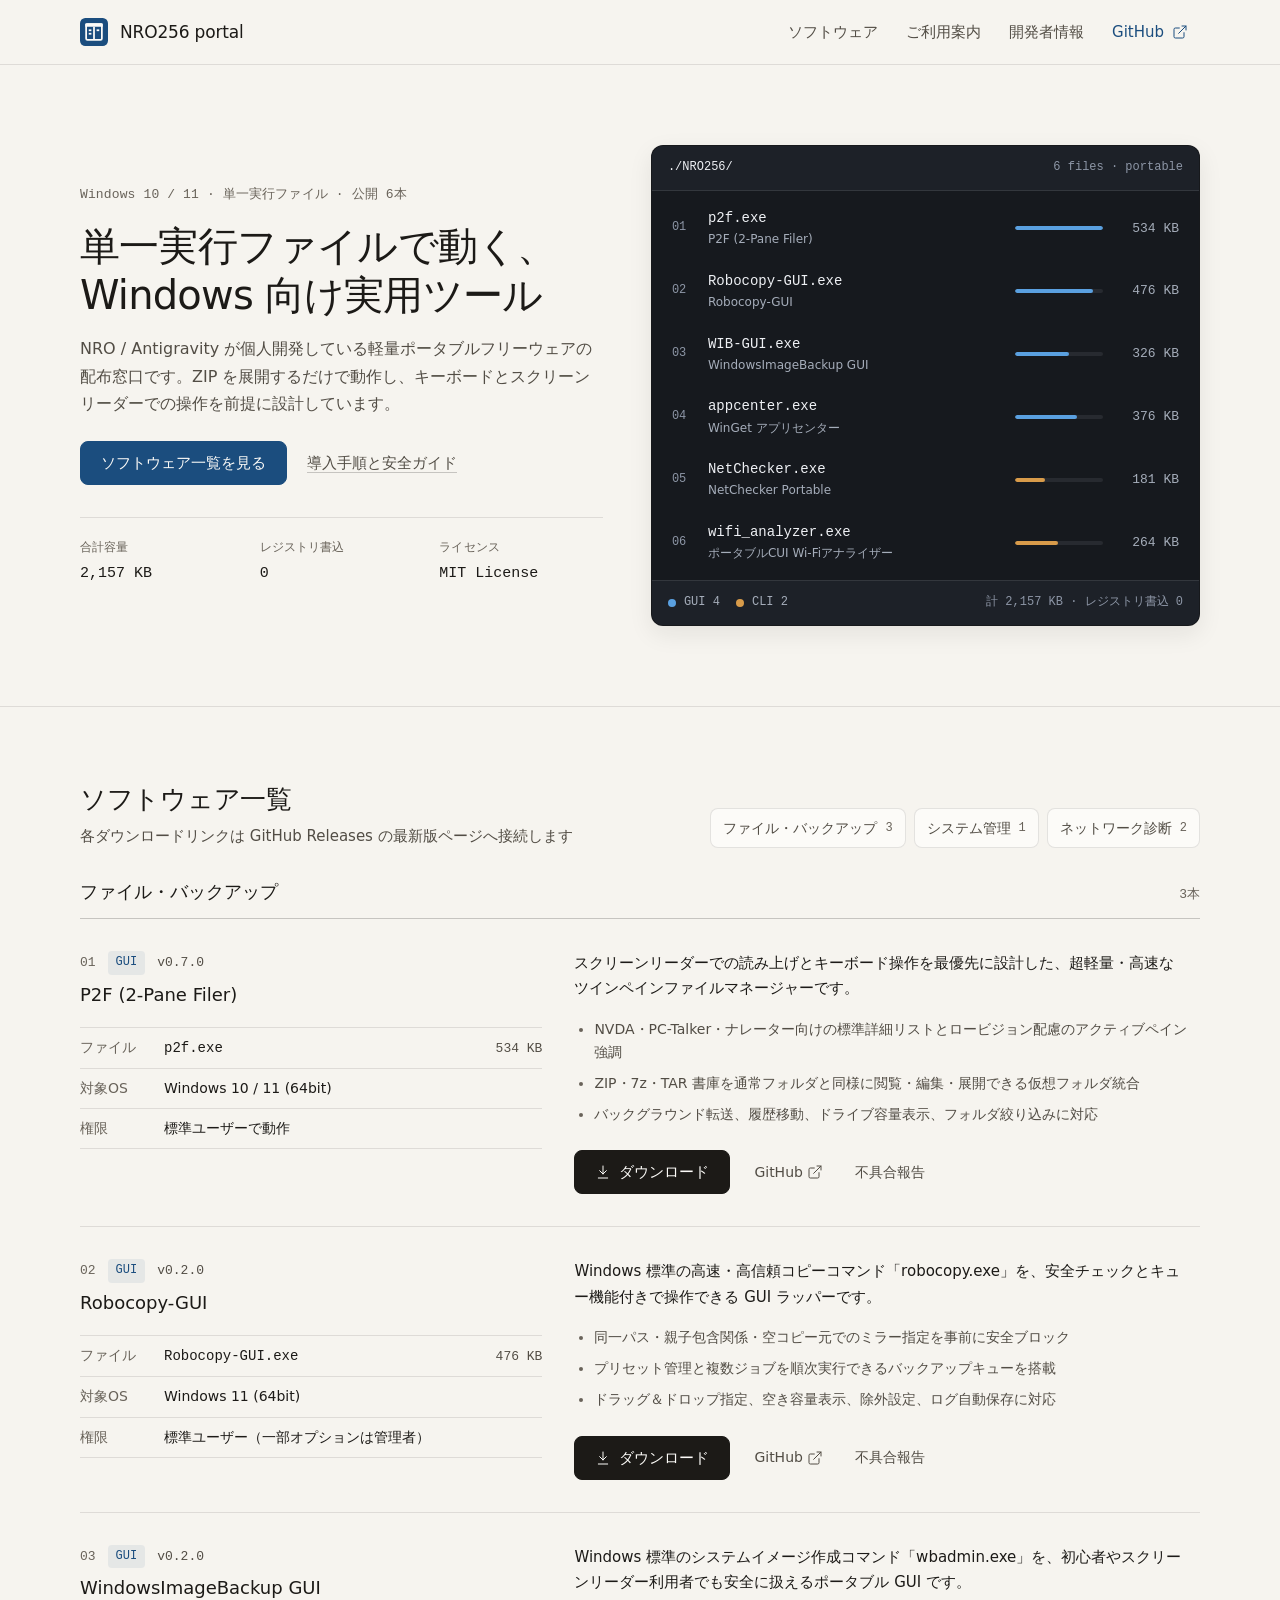
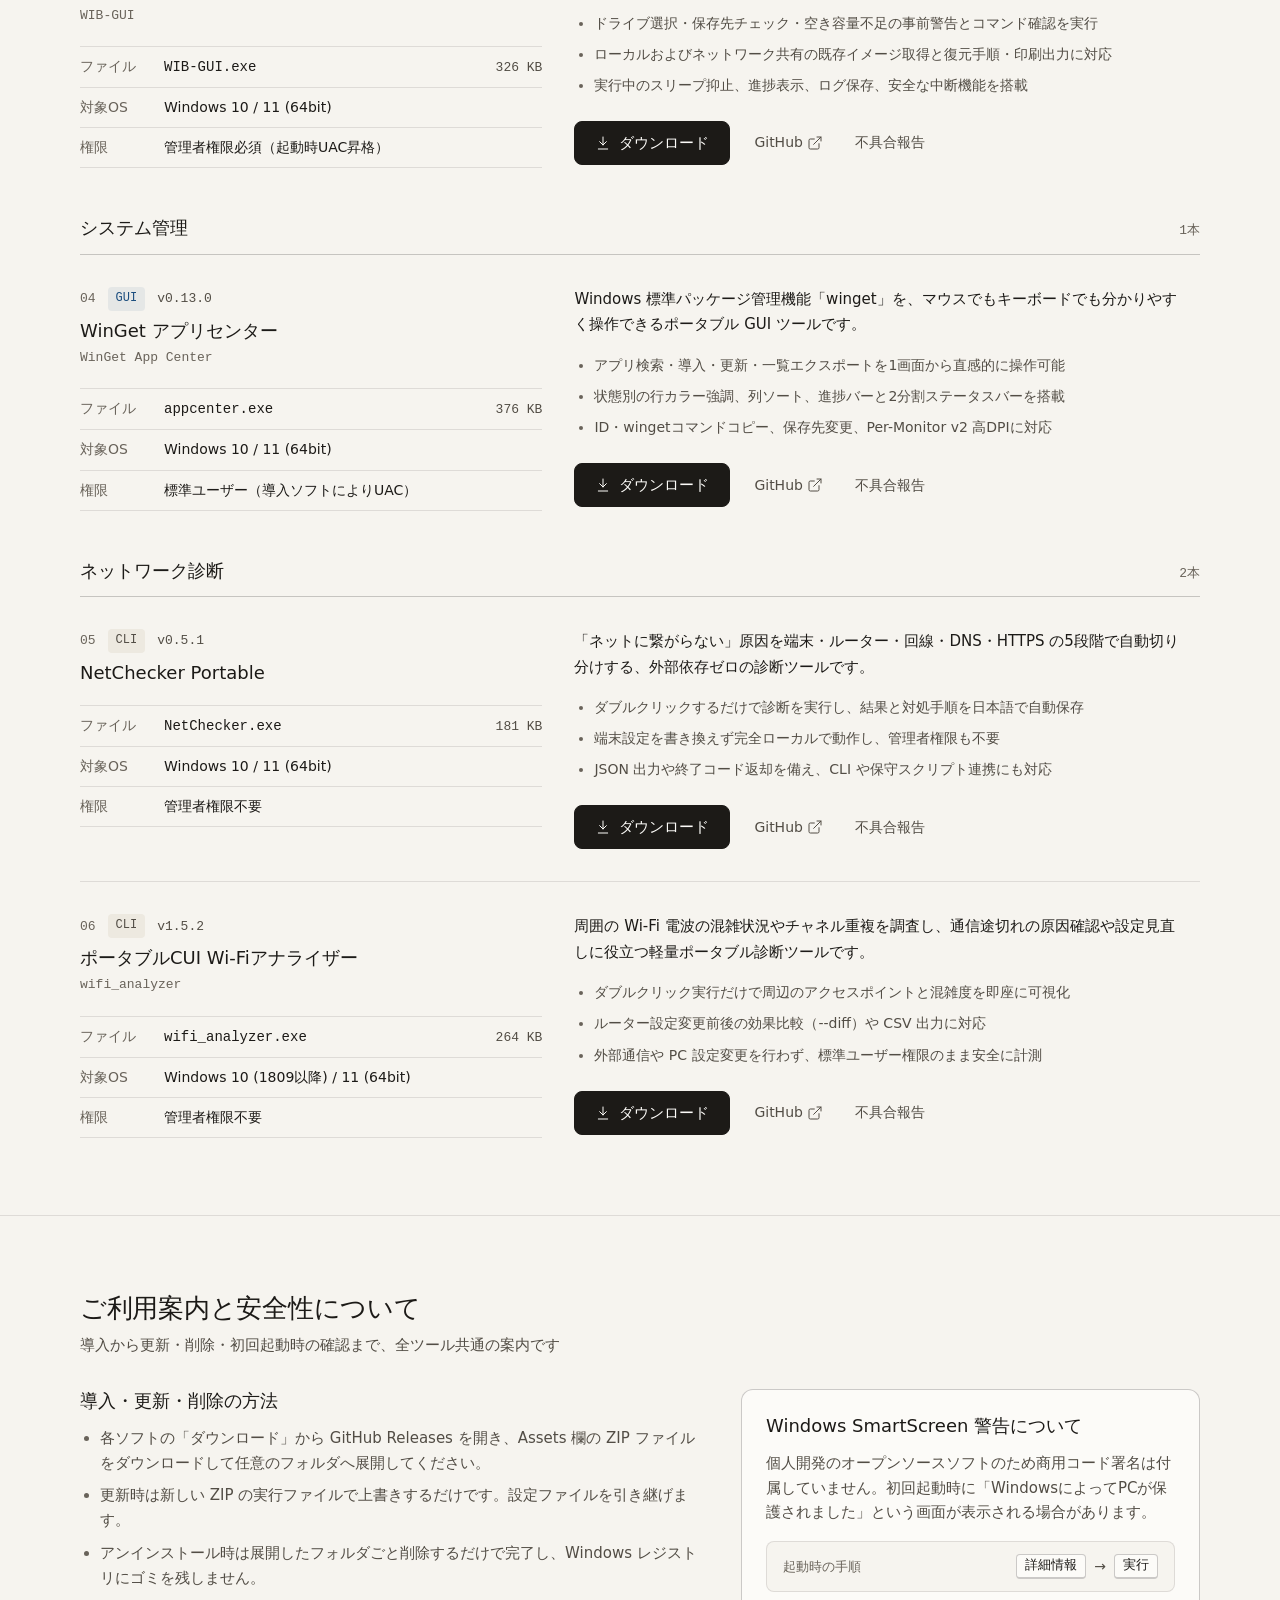
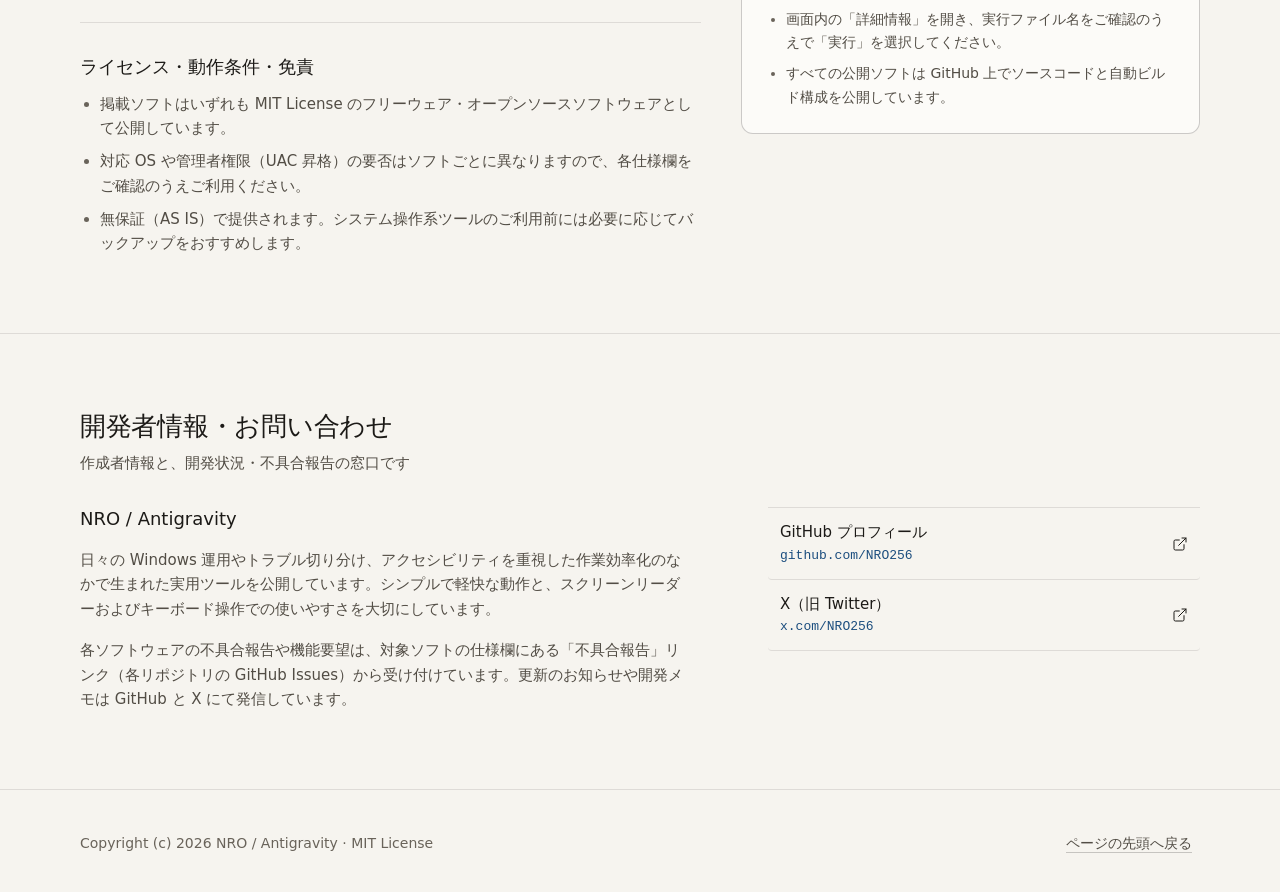
==== index.html @ 31ae56d5 "feat: Zero-JS化とデザイン全面刷新を適用" ====
<!DOCTYPE html>
<html lang="ja">
<head>
  <meta charset="UTF-8">
  <meta name="viewport" content="width=device-width, initial-scale=1.0">
  <title>NRO256 portal | Windows向け軽量ポータブル自作ソフトポータル</title>
  <meta name="description" content="NRO / Antigravity が公開している Windows 10・11 向けの軽量・ポータブルな自作フリーウェア・オープンソースソフトウェアの一覧と最新ダウンロード窓口です。">
  <meta name="theme-color" content="#f6f4ef">
  <link rel="canonical" href="https://nro256.github.io/portal/">
  <meta property="og:type" content="website">
  <meta property="og:title" content="NRO256 portal">
  <meta property="og:description" content="レジストリ不使用・単一実行ファイル構成の Windows 向け自作ソフトウェアを一覧で紹介するポータルサイトです。">
  <meta property="og:url" content="https://nro256.github.io/portal/">
  <meta property="og:site_name" content="NRO256 portal">
  <link rel="icon" type="image/svg+xml" href="./images/favicon.svg">
  <link rel="stylesheet" href="./css/style.css">
</head>
<body id="top">
  <a class="skip-link" href="#main-content">メインコンテンツへ移動</a>

  <header class="site-header">
    <div class="container site-header__inner">
      <a class="brand" href="#top">
        <img class="brand__mark" src="./images/favicon.svg" alt="" width="28" height="28">
        <span class="brand__name">NRO256 portal</span>
      </a>
      <nav class="site-nav" aria-label="ページ内および外部リンク">
        <ul class="site-nav__list">
          <li><a class="site-nav__link" href="#software">ソフトウェア</a></li>
          <li><a class="site-nav__link" href="#guide">ご利用案内</a></li>
          <li><a class="site-nav__link" href="#about">開発者情報</a></li>
          <li>
            <a class="site-nav__link site-nav__link--external" href="https://github.com/NRO256" target="_blank" rel="noopener noreferrer" aria-label="GitHub - NRO256 のプロフィール（新しいタブで開く）">
              <span>GitHub</span>
              <svg class="btn__icon" width="16" height="16" viewBox="0 0 24 24" fill="none" stroke="currentColor" stroke-width="1.5" stroke-linecap="round" stroke-linejoin="round" aria-hidden="true">
                <path d="M15 3h6v6"/>
                <path d="M10 14 21 3"/>
                <path d="M18 13v6a2 2 0 0 1-2 2H5a2 2 0 0 1-2-2V8a2 2 0 0 1 2-2h6"/>
              </svg>
            </a>
          </li>
        </ul>
      </nav>
    </div>
  </header>

  <main id="main-content" tabindex="-1">
    <section class="hero" aria-labelledby="hero-heading">
      <div class="container hero__grid">
        <div class="hero__content">
          <p class="hero__kicker">Windows 10 / 11 · 単一実行ファイル · 公開 <!-- COUNT:START -->6<!-- COUNT:END -->本</p>
          <h1 id="hero-heading" class="hero__title">単一実行ファイルで動く、Windows 向け実用ツール</h1>
          <p class="hero__desc">
            NRO / Antigravity が個人開発している軽量ポータブルフリーウェアの配布窓口です。ZIP を展開するだけで動作し、キーボードとスクリーンリーダーでの操作を前提に設計しています。
          </p>
          <div class="hero__actions">
            <a class="btn btn--primary" href="#software">ソフトウェア一覧を見る</a>
            <a class="text-link" href="#guide">導入手順と安全ガイド</a>
          </div>
          <dl class="hero__facts" aria-label="公開ツールの共通仕様">
            <div class="hero__fact">
              <dt>合計容量</dt>
              <dd class="mono"><!-- TOTAL_SIZE:START -->2,157 KB<!-- TOTAL_SIZE:END --></dd>
            </div>
            <div class="hero__fact">
              <dt>レジストリ書込</dt>
              <dd class="mono">0</dd>
            </div>
            <div class="hero__fact">
              <dt>ライセンス</dt>
              <dd class="mono">MIT License</dd>
            </div>
          </dl>
        </div>

        <aside class="manifest" aria-label="ポータブル配布ファイルの実測一覧">
          <div class="manifest__bar-top">
            <span class="manifest__path">./NRO256/</span>
            <span class="manifest__meta"><!-- COUNT:START -->6<!-- COUNT:END --> files · portable</span>
          </div>
          <!-- MANIFEST:START -->
          <div class="manifest__rows">
            <a class="manifest__row" href="#app-p2f">
              <span class="manifest__index">01</span>
              <span class="manifest__file"><span class="manifest__bin">p2f.exe</span><span class="manifest__name">P2F (2-Pane Filer)</span></span>
              <span class="manifest__meter" aria-hidden="true"><span class="manifest__bar manifest__bar--gui" style="--bar: 100%"></span></span>
              <span class="manifest__size">534 KB</span>
            </a>
            <a class="manifest__row" href="#app-robocopy-gui">
              <span class="manifest__index">02</span>
              <span class="manifest__file"><span class="manifest__bin">Robocopy-GUI.exe</span><span class="manifest__name">Robocopy-GUI</span></span>
              <span class="manifest__meter" aria-hidden="true"><span class="manifest__bar manifest__bar--gui" style="--bar: 89%"></span></span>
              <span class="manifest__size">476 KB</span>
            </a>
            <a class="manifest__row" href="#app-wib-gui">
              <span class="manifest__index">03</span>
              <span class="manifest__file"><span class="manifest__bin">WIB-GUI.exe</span><span class="manifest__name">WindowsImageBackup GUI</span></span>
              <span class="manifest__meter" aria-hidden="true"><span class="manifest__bar manifest__bar--gui" style="--bar: 61%"></span></span>
              <span class="manifest__size">326 KB</span>
            </a>
            <a class="manifest__row" href="#app-appcenter">
              <span class="manifest__index">04</span>
              <span class="manifest__file"><span class="manifest__bin">appcenter.exe</span><span class="manifest__name">WinGet アプリセンター</span></span>
              <span class="manifest__meter" aria-hidden="true"><span class="manifest__bar manifest__bar--gui" style="--bar: 70%"></span></span>
              <span class="manifest__size">376 KB</span>
            </a>
            <a class="manifest__row" href="#app-netchecker">
              <span class="manifest__index">05</span>
              <span class="manifest__file"><span class="manifest__bin">NetChecker.exe</span><span class="manifest__name">NetChecker Portable</span></span>
              <span class="manifest__meter" aria-hidden="true"><span class="manifest__bar manifest__bar--cli" style="--bar: 34%"></span></span>
              <span class="manifest__size">181 KB</span>
            </a>
            <a class="manifest__row" href="#app-wifi_analyzer">
              <span class="manifest__index">06</span>
              <span class="manifest__file"><span class="manifest__bin">wifi_analyzer.exe</span><span class="manifest__name">ポータブルCUI Wi-Fiアナライザー</span></span>
              <span class="manifest__meter" aria-hidden="true"><span class="manifest__bar manifest__bar--cli" style="--bar: 49%"></span></span>
              <span class="manifest__size">264 KB</span>
            </a>
          </div>
          <div class="manifest__footer">
            <div class="manifest__legend">
              <span class="manifest__legend-item"><span class="manifest__dot manifest__dot--gui" aria-hidden="true"></span><span>GUI 4</span></span>
              <span class="manifest__legend-item"><span class="manifest__dot manifest__dot--cli" aria-hidden="true"></span><span>CLI 2</span></span>
            </div>
            <span class="manifest__total">計 2,157 KB · レジストリ書込 0</span>
          </div>
          <!-- MANIFEST:END -->
        </aside>
      </div>
    </section>

    <section id="software" class="section" aria-labelledby="software-heading">
      <div class="container">
        <div class="section__head section__head--split">
          <div class="section__title-group">
            <h2 id="software-heading">ソフトウェア一覧</h2>
            <p class="section__lead">各ダウンロードリンクは GitHub Releases の最新版ページへ接続します</p>
          </div>
          <nav class="cat-jump" aria-label="カテゴリ別移動">
            <!-- CATEGORY_NAV:START -->
            <a class="cat-jump__link" href="#cat-file-backup">ファイル・バックアップ <span class="cat-jump__count">3</span></a>
            <a class="cat-jump__link" href="#cat-system">システム管理 <span class="cat-jump__count">1</span></a>
            <a class="cat-jump__link" href="#cat-network">ネットワーク診断 <span class="cat-jump__count">2</span></a>
            <!-- CATEGORY_NAV:END -->
          </nav>
        </div>

        <div id="app-catalog" class="app-catalog">
          <!-- APPS:START -->
          <section class="catalog-group" id="cat-file-backup" aria-labelledby="cat-heading-file-backup">
            <div class="catalog-group__head">
              <h3 id="cat-heading-file-backup" class="catalog-group__title">ファイル・バックアップ</h3>
              <span class="catalog-group__count">3本</span>
            </div>
            <div class="catalog-group__list">
            <article class="app-entry" id="app-p2f">
              <div class="app-entry__identity">
                <div class="app-entry__meta">
                  <span class="app-entry__index">01</span>
                  <span class="app-entry__type app-entry__type--gui">GUI</span>
                  <span class="app-entry__version">v0.7.0</span>
                </div>
                <h4 class="app-entry__title">P2F (2-Pane Filer)</h4>
                <dl class="app-entry__specs">
                  <div class="spec-row">
                    <dt>ファイル</dt>
                    <dd><code class="mono">p2f.exe</code><span class="spec-size">534 KB</span></dd>
                  </div>
                  <div class="spec-row">
                    <dt>対象OS</dt>
                    <dd>Windows 10 / 11 (64bit)</dd>
                  </div>
                  <div class="spec-row">
                    <dt>権限</dt>
                    <dd>標準ユーザーで動作</dd>
                  </div>
                </dl>
              </div>
              <div class="app-entry__body">
                <p class="app-entry__summary">スクリーンリーダーでの読み上げとキーボード操作を最優先に設計した、超軽量・高速なツインペインファイルマネージャーです。</p>
                <ul class="app-entry__highlights">
                <li>NVDA・PC-Talker・ナレーター向けの標準詳細リストとロービジョン配慮のアクティブペイン強調</li>
                <li>ZIP・7z・TAR 書庫を通常フォルダと同様に閲覧・編集・展開できる仮想フォルダ統合</li>
                <li>バックグラウンド転送、履歴移動、ドライブ容量表示、フォルダ絞り込みに対応</li>
                </ul>
                <div class="app-entry__actions">
                  <a class="btn btn--download" href="https://github.com/NRO256/p2f/releases/latest" target="_blank" rel="noopener noreferrer" aria-label="ダウンロード - P2F (2-Pane Filer) の最新リリース（GitHub・新しいタブで開く）">
                    <svg class="btn__icon" width="16" height="16" viewBox="0 0 24 24" fill="none" stroke="currentColor" stroke-width="1.5" stroke-linecap="round" stroke-linejoin="round" aria-hidden="true"><path d="M12 3v12"/><path d="m7 10 5 5 5-5"/><path d="M5 21h14"/></svg>
                    <span>ダウンロード</span>
                  </a>
                  <a class="action-link" href="https://github.com/NRO256/p2f" target="_blank" rel="noopener noreferrer" aria-label="GitHub - P2F (2-Pane Filer) のリポジトリと説明書（新しいタブで開く）">
                    <span>GitHub</span>
                    <svg class="btn__icon" width="16" height="16" viewBox="0 0 24 24" fill="none" stroke="currentColor" stroke-width="1.5" stroke-linecap="round" stroke-linejoin="round" aria-hidden="true"><path d="M15 3h6v6"/><path d="M10 14 21 3"/><path d="M18 13v6a2 2 0 0 1-2 2H5a2 2 0 0 1-2-2V8a2 2 0 0 1 2-2h6"/></svg>
                  </a>
                  <a class="action-link" href="https://github.com/NRO256/p2f/issues" target="_blank" rel="noopener noreferrer" aria-label="不具合報告 - P2F (2-Pane Filer) のGitHub Issues（新しいタブで開く）">
                    <span>不具合報告</span>
                  </a>
                </div>
              </div>
            </article>
            <article class="app-entry" id="app-robocopy-gui">
              <div class="app-entry__identity">
                <div class="app-entry__meta">
                  <span class="app-entry__index">02</span>
                  <span class="app-entry__type app-entry__type--gui">GUI</span>
                  <span class="app-entry__version">v0.2.0</span>
                </div>
                <h4 class="app-entry__title">Robocopy-GUI</h4>
                <dl class="app-entry__specs">
                  <div class="spec-row">
                    <dt>ファイル</dt>
                    <dd><code class="mono">Robocopy-GUI.exe</code><span class="spec-size">476 KB</span></dd>
                  </div>
                  <div class="spec-row">
                    <dt>対象OS</dt>
                    <dd>Windows 11 (64bit)</dd>
                  </div>
                  <div class="spec-row">
                    <dt>権限</dt>
                    <dd>標準ユーザー（一部オプションは管理者）</dd>
                  </div>
                </dl>
              </div>
              <div class="app-entry__body">
                <p class="app-entry__summary">Windows 標準の高速・高信頼コピーコマンド「robocopy.exe」を、安全チェックとキュー機能付きで操作できる GUI ラッパーです。</p>
                <ul class="app-entry__highlights">
                <li>同一パス・親子包含関係・空コピー元でのミラー指定を事前に安全ブロック</li>
                <li>プリセット管理と複数ジョブを順次実行できるバックアップキューを搭載</li>
                <li>ドラッグ＆ドロップ指定、空き容量表示、除外設定、ログ自動保存に対応</li>
                </ul>
                <div class="app-entry__actions">
                  <a class="btn btn--download" href="https://github.com/NRO256/Robocopy-GUI/releases/latest" target="_blank" rel="noopener noreferrer" aria-label="ダウンロード - Robocopy-GUI の最新リリース（GitHub・新しいタブで開く）">
                    <svg class="btn__icon" width="16" height="16" viewBox="0 0 24 24" fill="none" stroke="currentColor" stroke-width="1.5" stroke-linecap="round" stroke-linejoin="round" aria-hidden="true"><path d="M12 3v12"/><path d="m7 10 5 5 5-5"/><path d="M5 21h14"/></svg>
                    <span>ダウンロード</span>
                  </a>
                  <a class="action-link" href="https://github.com/NRO256/Robocopy-GUI" target="_blank" rel="noopener noreferrer" aria-label="GitHub - Robocopy-GUI のリポジトリと説明書（新しいタブで開く）">
                    <span>GitHub</span>
                    <svg class="btn__icon" width="16" height="16" viewBox="0 0 24 24" fill="none" stroke="currentColor" stroke-width="1.5" stroke-linecap="round" stroke-linejoin="round" aria-hidden="true"><path d="M15 3h6v6"/><path d="M10 14 21 3"/><path d="M18 13v6a2 2 0 0 1-2 2H5a2 2 0 0 1-2-2V8a2 2 0 0 1 2-2h6"/></svg>
                  </a>
                  <a class="action-link" href="https://github.com/NRO256/Robocopy-GUI/issues" target="_blank" rel="noopener noreferrer" aria-label="不具合報告 - Robocopy-GUI のGitHub Issues（新しいタブで開く）">
                    <span>不具合報告</span>
                  </a>
                </div>
              </div>
            </article>
            <article class="app-entry" id="app-wib-gui">
              <div class="app-entry__identity">
                <div class="app-entry__meta">
                  <span class="app-entry__index">03</span>
                  <span class="app-entry__type app-entry__type--gui">GUI</span>
                  <span class="app-entry__version">v0.2.0</span>
                </div>
                <h4 class="app-entry__title">WindowsImageBackup GUI</h4>
                <p class="app-entry__subname">WIB-GUI</p>
                <dl class="app-entry__specs">
                  <div class="spec-row">
                    <dt>ファイル</dt>
                    <dd><code class="mono">WIB-GUI.exe</code><span class="spec-size">326 KB</span></dd>
                  </div>
                  <div class="spec-row">
                    <dt>対象OS</dt>
                    <dd>Windows 10 / 11 (64bit)</dd>
                  </div>
                  <div class="spec-row">
                    <dt>権限</dt>
                    <dd>管理者権限必須（起動時UAC昇格）</dd>
                  </div>
                </dl>
              </div>
              <div class="app-entry__body">
                <p class="app-entry__summary">Windows 標準のシステムイメージ作成コマンド「wbadmin.exe」を、初心者やスクリーンリーダー利用者でも安全に扱えるポータブル GUI です。</p>
                <ul class="app-entry__highlights">
                <li>ドライブ選択・保存先チェック・空き容量不足の事前警告とコマンド確認を実行</li>
                <li>ローカルおよびネットワーク共有の既存イメージ取得と復元手順・印刷出力に対応</li>
                <li>実行中のスリープ抑止、進捗表示、ログ保存、安全な中断機能を搭載</li>
                </ul>
                <div class="app-entry__actions">
                  <a class="btn btn--download" href="https://github.com/NRO256/WIB-GUI/releases/latest" target="_blank" rel="noopener noreferrer" aria-label="ダウンロード - WindowsImageBackup GUI の最新リリース（GitHub・新しいタブで開く）">
                    <svg class="btn__icon" width="16" height="16" viewBox="0 0 24 24" fill="none" stroke="currentColor" stroke-width="1.5" stroke-linecap="round" stroke-linejoin="round" aria-hidden="true"><path d="M12 3v12"/><path d="m7 10 5 5 5-5"/><path d="M5 21h14"/></svg>
                    <span>ダウンロード</span>
                  </a>
                  <a class="action-link" href="https://github.com/NRO256/WIB-GUI" target="_blank" rel="noopener noreferrer" aria-label="GitHub - WindowsImageBackup GUI のリポジトリと説明書（新しいタブで開く）">
                    <span>GitHub</span>
                    <svg class="btn__icon" width="16" height="16" viewBox="0 0 24 24" fill="none" stroke="currentColor" stroke-width="1.5" stroke-linecap="round" stroke-linejoin="round" aria-hidden="true"><path d="M15 3h6v6"/><path d="M10 14 21 3"/><path d="M18 13v6a2 2 0 0 1-2 2H5a2 2 0 0 1-2-2V8a2 2 0 0 1 2-2h6"/></svg>
                  </a>
                  <a class="action-link" href="https://github.com/NRO256/WIB-GUI/issues" target="_blank" rel="noopener noreferrer" aria-label="不具合報告 - WindowsImageBackup GUI のGitHub Issues（新しいタブで開く）">
                    <span>不具合報告</span>
                  </a>
                </div>
              </div>
            </article>
            </div>
          </section>
          <section class="catalog-group" id="cat-system" aria-labelledby="cat-heading-system">
            <div class="catalog-group__head">
              <h3 id="cat-heading-system" class="catalog-group__title">システム管理</h3>
              <span class="catalog-group__count">1本</span>
            </div>
            <div class="catalog-group__list">
            <article class="app-entry" id="app-appcenter">
              <div class="app-entry__identity">
                <div class="app-entry__meta">
                  <span class="app-entry__index">04</span>
                  <span class="app-entry__type app-entry__type--gui">GUI</span>
                  <span class="app-entry__version">v0.13.0</span>
                </div>
                <h4 class="app-entry__title">WinGet アプリセンター</h4>
                <p class="app-entry__subname">WinGet App Center</p>
                <dl class="app-entry__specs">
                  <div class="spec-row">
                    <dt>ファイル</dt>
                    <dd><code class="mono">appcenter.exe</code><span class="spec-size">376 KB</span></dd>
                  </div>
                  <div class="spec-row">
                    <dt>対象OS</dt>
                    <dd>Windows 10 / 11 (64bit)</dd>
                  </div>
                  <div class="spec-row">
                    <dt>権限</dt>
                    <dd>標準ユーザー（導入ソフトによりUAC）</dd>
                  </div>
                </dl>
              </div>
              <div class="app-entry__body">
                <p class="app-entry__summary">Windows 標準パッケージ管理機能「winget」を、マウスでもキーボードでも分かりやすく操作できるポータブル GUI ツールです。</p>
                <ul class="app-entry__highlights">
                <li>アプリ検索・導入・更新・一覧エクスポートを1画面から直感的に操作可能</li>
                <li>状態別の行カラー強調、列ソート、進捗バーと2分割ステータスバーを搭載</li>
                <li>ID・wingetコマンドコピー、保存先変更、Per-Monitor v2 高DPIに対応</li>
                </ul>
                <div class="app-entry__actions">
                  <a class="btn btn--download" href="https://github.com/NRO256/appcenter/releases/latest" target="_blank" rel="noopener noreferrer" aria-label="ダウンロード - WinGet アプリセンター の最新リリース（GitHub・新しいタブで開く）">
                    <svg class="btn__icon" width="16" height="16" viewBox="0 0 24 24" fill="none" stroke="currentColor" stroke-width="1.5" stroke-linecap="round" stroke-linejoin="round" aria-hidden="true"><path d="M12 3v12"/><path d="m7 10 5 5 5-5"/><path d="M5 21h14"/></svg>
                    <span>ダウンロード</span>
                  </a>
                  <a class="action-link" href="https://github.com/NRO256/appcenter" target="_blank" rel="noopener noreferrer" aria-label="GitHub - WinGet アプリセンター のリポジトリと説明書（新しいタブで開く）">
                    <span>GitHub</span>
                    <svg class="btn__icon" width="16" height="16" viewBox="0 0 24 24" fill="none" stroke="currentColor" stroke-width="1.5" stroke-linecap="round" stroke-linejoin="round" aria-hidden="true"><path d="M15 3h6v6"/><path d="M10 14 21 3"/><path d="M18 13v6a2 2 0 0 1-2 2H5a2 2 0 0 1-2-2V8a2 2 0 0 1 2-2h6"/></svg>
                  </a>
                  <a class="action-link" href="https://github.com/NRO256/appcenter/issues" target="_blank" rel="noopener noreferrer" aria-label="不具合報告 - WinGet アプリセンター のGitHub Issues（新しいタブで開く）">
                    <span>不具合報告</span>
                  </a>
                </div>
              </div>
            </article>
            </div>
          </section>
          <section class="catalog-group" id="cat-network" aria-labelledby="cat-heading-network">
            <div class="catalog-group__head">
              <h3 id="cat-heading-network" class="catalog-group__title">ネットワーク診断</h3>
              <span class="catalog-group__count">2本</span>
            </div>
            <div class="catalog-group__list">
            <article class="app-entry" id="app-netchecker">
              <div class="app-entry__identity">
                <div class="app-entry__meta">
                  <span class="app-entry__index">05</span>
                  <span class="app-entry__type app-entry__type--cli">CLI</span>
                  <span class="app-entry__version">v0.5.1</span>
                </div>
                <h4 class="app-entry__title">NetChecker Portable</h4>
                <dl class="app-entry__specs">
                  <div class="spec-row">
                    <dt>ファイル</dt>
                    <dd><code class="mono">NetChecker.exe</code><span class="spec-size">181 KB</span></dd>
                  </div>
                  <div class="spec-row">
                    <dt>対象OS</dt>
                    <dd>Windows 10 / 11 (64bit)</dd>
                  </div>
                  <div class="spec-row">
                    <dt>権限</dt>
                    <dd>管理者権限不要</dd>
                  </div>
                </dl>
              </div>
              <div class="app-entry__body">
                <p class="app-entry__summary">「ネットに繋がらない」原因を端末・ルーター・回線・DNS・HTTPS の5段階で自動切り分けする、外部依存ゼロの診断ツールです。</p>
                <ul class="app-entry__highlights">
                <li>ダブルクリックするだけで診断を実行し、結果と対処手順を日本語で自動保存</li>
                <li>端末設定を書き換えず完全ローカルで動作し、管理者権限も不要</li>
                <li>JSON 出力や終了コード返却を備え、CLI や保守スクリプト連携にも対応</li>
                </ul>
                <div class="app-entry__actions">
                  <a class="btn btn--download" href="https://github.com/NRO256/netchecker/releases/latest" target="_blank" rel="noopener noreferrer" aria-label="ダウンロード - NetChecker Portable の最新リリース（GitHub・新しいタブで開く）">
                    <svg class="btn__icon" width="16" height="16" viewBox="0 0 24 24" fill="none" stroke="currentColor" stroke-width="1.5" stroke-linecap="round" stroke-linejoin="round" aria-hidden="true"><path d="M12 3v12"/><path d="m7 10 5 5 5-5"/><path d="M5 21h14"/></svg>
                    <span>ダウンロード</span>
                  </a>
                  <a class="action-link" href="https://github.com/NRO256/netchecker" target="_blank" rel="noopener noreferrer" aria-label="GitHub - NetChecker Portable のリポジトリと説明書（新しいタブで開く）">
                    <span>GitHub</span>
                    <svg class="btn__icon" width="16" height="16" viewBox="0 0 24 24" fill="none" stroke="currentColor" stroke-width="1.5" stroke-linecap="round" stroke-linejoin="round" aria-hidden="true"><path d="M15 3h6v6"/><path d="M10 14 21 3"/><path d="M18 13v6a2 2 0 0 1-2 2H5a2 2 0 0 1-2-2V8a2 2 0 0 1 2-2h6"/></svg>
                  </a>
                  <a class="action-link" href="https://github.com/NRO256/netchecker/issues" target="_blank" rel="noopener noreferrer" aria-label="不具合報告 - NetChecker Portable のGitHub Issues（新しいタブで開く）">
                    <span>不具合報告</span>
                  </a>
                </div>
              </div>
            </article>
            <article class="app-entry" id="app-wifi_analyzer">
              <div class="app-entry__identity">
                <div class="app-entry__meta">
                  <span class="app-entry__index">06</span>
                  <span class="app-entry__type app-entry__type--cli">CLI</span>
                  <span class="app-entry__version">v1.5.2</span>
                </div>
                <h4 class="app-entry__title">ポータブルCUI Wi-Fiアナライザー</h4>
                <p class="app-entry__subname">wifi_analyzer</p>
                <dl class="app-entry__specs">
                  <div class="spec-row">
                    <dt>ファイル</dt>
                    <dd><code class="mono">wifi_analyzer.exe</code><span class="spec-size">264 KB</span></dd>
                  </div>
                  <div class="spec-row">
                    <dt>対象OS</dt>
                    <dd>Windows 10 (1809以降) / 11 (64bit)</dd>
                  </div>
                  <div class="spec-row">
                    <dt>権限</dt>
                    <dd>管理者権限不要</dd>
                  </div>
                </dl>
              </div>
              <div class="app-entry__body">
                <p class="app-entry__summary">周囲の Wi-Fi 電波の混雑状況やチャネル重複を調査し、通信途切れの原因確認や設定見直しに役立つ軽量ポータブル診断ツールです。</p>
                <ul class="app-entry__highlights">
                <li>ダブルクリック実行だけで周辺のアクセスポイントと混雑度を即座に可視化</li>
                <li>ルーター設定変更前後の効果比較（--diff）や CSV 出力に対応</li>
                <li>外部通信や PC 設定変更を行わず、標準ユーザー権限のまま安全に計測</li>
                </ul>
                <div class="app-entry__actions">
                  <a class="btn btn--download" href="https://github.com/NRO256/wifi_analyzer/releases/latest" target="_blank" rel="noopener noreferrer" aria-label="ダウンロード - ポータブルCUI Wi-Fiアナライザー の最新リリース（GitHub・新しいタブで開く）">
                    <svg class="btn__icon" width="16" height="16" viewBox="0 0 24 24" fill="none" stroke="currentColor" stroke-width="1.5" stroke-linecap="round" stroke-linejoin="round" aria-hidden="true"><path d="M12 3v12"/><path d="m7 10 5 5 5-5"/><path d="M5 21h14"/></svg>
                    <span>ダウンロード</span>
                  </a>
                  <a class="action-link" href="https://github.com/NRO256/wifi_analyzer" target="_blank" rel="noopener noreferrer" aria-label="GitHub - ポータブルCUI Wi-Fiアナライザー のリポジトリと説明書（新しいタブで開く）">
                    <span>GitHub</span>
                    <svg class="btn__icon" width="16" height="16" viewBox="0 0 24 24" fill="none" stroke="currentColor" stroke-width="1.5" stroke-linecap="round" stroke-linejoin="round" aria-hidden="true"><path d="M15 3h6v6"/><path d="M10 14 21 3"/><path d="M18 13v6a2 2 0 0 1-2 2H5a2 2 0 0 1-2-2V8a2 2 0 0 1 2-2h6"/></svg>
                  </a>
                  <a class="action-link" href="https://github.com/NRO256/wifi_analyzer/issues" target="_blank" rel="noopener noreferrer" aria-label="不具合報告 - ポータブルCUI Wi-Fiアナライザー のGitHub Issues（新しいタブで開く）">
                    <span>不具合報告</span>
                  </a>
                </div>
              </div>
            </article>
            </div>
          </section>
          <!-- APPS:END -->
        </div>
      </div>
    </section>

    <section id="guide" class="section" aria-labelledby="guide-heading">
      <div class="container">
        <div class="section__head">
          <h2 id="guide-heading">ご利用案内と安全性について</h2>
          <p class="section__lead">導入から更新・削除・初回起動時の確認まで、全ツール共通の案内です</p>
        </div>

        <div class="guide-layout">
          <div class="guide-list">
            <div class="guide-block">
              <h3 class="guide-block__title">導入・更新・削除の方法</h3>
              <ul class="guide-block__items">
                <li>各ソフトの「ダウンロード」から GitHub Releases を開き、Assets 欄の ZIP ファイルをダウンロードして任意のフォルダへ展開してください。</li>
                <li>更新時は新しい ZIP の実行ファイルで上書きするだけです。設定ファイルを引き継げます。</li>
                <li>アンインストール時は展開したフォルダごと削除するだけで完了し、Windows レジストリにゴミを残しません。</li>
              </ul>
            </div>

            <div class="guide-block">
              <h3 class="guide-block__title">ライセンス・動作条件・免責</h3>
              <ul class="guide-block__items">
                <li>掲載ソフトはいずれも MIT License のフリーウェア・オープンソースソフトウェアとして公開しています。</li>
                <li>対応 OS や管理者権限（UAC 昇格）の要否はソフトごとに異なりますので、各仕様欄をご確認のうえご利用ください。</li>
                <li>無保証（AS IS）で提供されます。システム操作系ツールのご利用前には必要に応じてバックアップをおすすめします。</li>
              </ul>
            </div>
          </div>

          <aside class="notice-sheet" aria-labelledby="smartscreen-heading">
            <h3 id="smartscreen-heading" class="notice-sheet__title">Windows SmartScreen 警告について</h3>
            <p class="notice-sheet__lead">
              個人開発のオープンソースソフトのため商用コード署名は付属していません。初回起動時に「WindowsによってPCが保護されました」という画面が表示される場合があります。
            </p>
            <div class="notice-sheet__steps" aria-label="起動許可の手順">
              <span class="notice-sheet__step-label">起動時の手順</span>
              <span class="notice-sheet__step-keys"><kbd class="keycap">詳細情報</kbd> → <kbd class="keycap">実行</kbd></span>
            </div>
            <ul class="notice-sheet__items">
              <li>画面内の「詳細情報」を開き、実行ファイル名をご確認のうえで「実行」を選択してください。</li>
              <li>すべての公開ソフトは GitHub 上でソースコードと自動ビルド構成を公開しています。</li>
            </ul>
          </aside>
        </div>
      </div>
    </section>

    <section id="about" class="section" aria-labelledby="about-heading">
      <div class="container">
        <div class="section__head">
          <h2 id="about-heading">開発者情報・お問い合わせ</h2>
          <p class="section__lead">作成者情報と、開発状況・不具合報告の窓口です</p>
        </div>

        <div class="about-layout">
          <div class="about-layout__text">
            <h3>NRO / Antigravity</h3>
            <p>
              日々の Windows 運用やトラブル切り分け、アクセシビリティを重視した作業効率化のなかで生まれた実用ツールを公開しています。シンプルで軽快な動作と、スクリーンリーダーおよびキーボード操作での使いやすさを大切にしています。
            </p>
            <p>
              各ソフトウェアの不具合報告や機能要望は、対象ソフトの仕様欄にある「不具合報告」リンク（各リポジトリの GitHub Issues）から受け付けています。更新のお知らせや開発メモは GitHub と X にて発信しています。
            </p>
          </div>

          <div class="about-layout__links">
            <a class="contact-link" href="https://github.com/NRO256" target="_blank" rel="noopener noreferrer" aria-label="GitHub プロフィール NRO256 を開く（新しいタブで開く）">
              <span>
                <span class="contact-link__title">GitHub プロフィール</span>
                <span class="contact-link__sub">github.com/NRO256</span>
              </span>
              <svg class="btn__icon" width="16" height="16" viewBox="0 0 24 24" fill="none" stroke="currentColor" stroke-width="1.5" stroke-linecap="round" stroke-linejoin="round" aria-hidden="true">
                <path d="M15 3h6v6"/>
                <path d="M10 14 21 3"/>
                <path d="M18 13v6a2 2 0 0 1-2 2H5a2 2 0 0 1-2-2V8a2 2 0 0 1 2-2h6"/>
              </svg>
            </a>

            <a class="contact-link" href="https://x.com/NRO256" target="_blank" rel="noopener noreferrer" aria-label="X アカウント @NRO256 を開く（新しいタブで開く）">
              <span>
                <span class="contact-link__title">X（旧 Twitter）</span>
                <span class="contact-link__sub">x.com/NRO256</span>
              </span>
              <svg class="btn__icon" width="16" height="16" viewBox="0 0 24 24" fill="none" stroke="currentColor" stroke-width="1.5" stroke-linecap="round" stroke-linejoin="round" aria-hidden="true">
                <path d="M15 3h6v6"/>
                <path d="M10 14 21 3"/>
                <path d="M18 13v6a2 2 0 0 1-2 2H5a2 2 0 0 1-2-2V8a2 2 0 0 1 2-2h6"/>
              </svg>
            </a>
          </div>
        </div>
      </div>
    </section>
  </main>

  <footer class="site-footer">
    <div class="container site-footer__inner">
      <p>Copyright (c) 2026 NRO / Antigravity · MIT License</p>
      <a class="site-footer__top" href="#top">ページの先頭へ戻る</a>
    </div>
  </footer>
</body>
</html>
---- css/style.css ----
@layer reset, tokens, base, layout, components, utilities;

@layer reset {
  *,
  *::before,
  *::after {
    box-sizing: border-box;
  }

  html {
    -webkit-text-size-adjust: 100%;
    scroll-behavior: smooth;
  }

  body,
  h1,
  h2,
  h3,
  h4,
  p,
  figure,
  blockquote,
  dl,
  dd,
  ul,
  ol {
    margin: 0;
  }

  ul,
  ol {
    padding: 0;
    list-style: none;
  }

  img,
  svg {
    display: block;
    max-inline-size: 100%;
  }

  button,
  input {
    font: inherit;
    color: inherit;
  }

  a {
    color: inherit;
  }
}

@layer tokens {
  :root {
    color-scheme: light;

    --bg-page: #f6f4ef;
    --bg-surface: #fcfbf8;
    --bg-raised: #ede9e0;

    --hairline: rgba(28, 26, 23, 0.11);
    --hairline-strong: rgba(28, 26, 23, 0.22);

    --text-primary: #1c1a17;
    --text-secondary: #524d45;
    --text-muted: #69635a;
    --text-on-dark: #fcfbf8;

    --accent: #1b4d7e;
    --accent-hover: #143b61;
    --accent-active: #0f2c49;
    --accent-subtle: rgba(27, 77, 126, 0.08);
    --focus-ring: #1b4d7e;

    --panel-bg: #16191e;
    --panel-header: #1d2128;
    --panel-hover: #21262f;
    --panel-border: rgba(238, 240, 244, 0.1);
    --panel-text: #eef0f4;
    --panel-secondary: #a5adba;
    --panel-muted: #8d96a6;
    --panel-focus: #6cb4f5;
    --bar-gui: #5aa0e0;
    --bar-cli: #d89b4a;

    --font-sans:
      "BIZ UDPGothic", "BIZ UDPゴシック", "Yu Gothic UI", "Hiragino Kaku Gothic ProN",
      "Meiryo", system-ui, -apple-system, sans-serif;
    --font-mono:
      "BIZ UDGothic", "BIZ UDゴシック", "Consolas", "Cascadia Mono", ui-monospace, monospace;

    --space-1: 4px;
    --space-2: 8px;
    --space-3: 12px;
    --space-4: 16px;
    --space-5: 20px;
    --space-6: 24px;
    --space-8: 32px;
    --space-10: 40px;
    --space-12: 48px;
    --space-16: 64px;
    --space-20: 80px;

    --radius-sm: 4px;
    --radius-md: 8px;
    --radius-lg: 12px;

    --shadow-panel: 0 8px 24px rgba(28, 26, 23, 0.08);
    --ease-out: cubic-bezier(0.22, 1, 0.36, 1);
    --dur-fast: 150ms;

    --container-max: 1120px;
  }
}

@layer base {
  body {
    background-color: var(--bg-page);
    color: var(--text-primary);
    font-family: var(--font-sans);
    font-size: 0.9375rem;
    font-weight: 400;
    line-height: 1.65;
    overflow-x: clip;
  }

  h1,
  h2,
  h3,
  h4 {
    color: var(--text-primary);
    font-weight: 500;
  }

  h1 {
    font-size: clamp(1.75rem, 3.2vw, 2.5rem);
    line-height: 1.22;
    letter-spacing: -0.02em;
  }

  h2 {
    font-size: clamp(1.375rem, 2vw, 1.75rem);
    line-height: 1.25;
    letter-spacing: -0.01em;
  }

  h3 {
    font-size: 1.125rem;
    line-height: 1.35;
    letter-spacing: 0;
  }

  h4 {
    font-size: 1.125rem;
    line-height: 1.35;
    letter-spacing: 0;
  }

  p {
    max-inline-size: 64ch;
  }

  :focus-visible {
    outline: 2px solid var(--focus-ring);
    outline-offset: 2px;
  }

  [id] {
    scroll-margin-top: var(--space-6);
  }

  .mono {
    font-family: var(--font-mono);
    font-variant-numeric: tabular-nums;
  }
}

@layer layout {
  .container {
    inline-size: min(100% - clamp(32px, 6vw, 64px), var(--container-max));
    margin-inline: auto;
  }

  .section {
    padding-block: clamp(48px, 6vw, 80px);
    border-block-start: 1px solid var(--hairline);
  }

  .section__head {
    display: flex;
    flex-direction: column;
    gap: var(--space-2);
    margin-block-end: var(--space-8);
  }

  .section__head--split {
    flex-direction: row;
    flex-wrap: wrap;
    align-items: flex-end;
    justify-content: space-between;
    gap: var(--space-6);
  }

  .section__title-group {
    display: flex;
    flex-direction: column;
    gap: var(--space-2);
  }

  .section__lead {
    color: var(--text-secondary);
    font-size: 0.9375rem;
  }
}

@layer components {
  .skip-link {
    position: fixed;
    inset-block-start: var(--space-3);
    inset-inline-start: var(--space-3);
    z-index: 100;
    padding-block: var(--space-2);
    padding-inline: var(--space-4);
    border-radius: var(--radius-md);
    background-color: var(--accent);
    color: var(--text-on-dark);
    font-size: 0.875rem;
    font-weight: 500;
    text-decoration: none;
    transform: translateY(-160%);
    transition: transform var(--dur-fast) var(--ease-out);
  }

  .skip-link:focus-visible {
    transform: translateY(0);
  }

  .site-header {
    border-block-end: 1px solid var(--hairline);
  }

  .site-header__inner {
    display: flex;
    flex-wrap: wrap;
    align-items: center;
    justify-content: space-between;
    gap: var(--space-4);
    min-block-size: var(--space-16);
    padding-block: var(--space-2);
  }

  .brand {
    display: inline-flex;
    align-items: center;
    gap: var(--space-3);
    min-block-size: 44px;
    padding-inline-end: var(--space-2);
    border-radius: var(--radius-sm);
    text-decoration: none;
  }

  .brand__mark {
    flex-shrink: 0;
    border-radius: var(--radius-sm);
  }

  .brand__name {
    font-size: 1.0625rem;
    font-weight: 500;
    color: var(--text-primary);
    letter-spacing: -0.01em;
  }

  .site-nav__list {
    display: flex;
    flex-wrap: wrap;
    align-items: center;
    gap: var(--space-1);
  }

  .site-nav__link {
    display: inline-flex;
    align-items: center;
    gap: var(--space-2);
    min-block-size: 44px;
    padding-inline: var(--space-3);
    border-radius: var(--radius-sm);
    color: var(--text-secondary);
    font-size: 0.9375rem;
    font-weight: 400;
    text-decoration: none;
    transition:
      background-color var(--dur-fast) var(--ease-out),
      color var(--dur-fast) var(--ease-out);
  }

  .site-nav__link:hover {
    background-color: var(--bg-raised);
    color: var(--text-primary);
  }

  .site-nav__link--external {
    color: var(--accent);
    font-weight: 500;
  }

  .site-nav__link--external:hover {
    color: var(--accent-hover);
  }

  .hero {
    padding-block: clamp(48px, 7vw, 80px);
  }

  .hero__grid {
    display: grid;
    grid-template-columns: minmax(0, 1fr) minmax(380px, 1.05fr);
    gap: var(--space-12);
    align-items: center;
  }

  .hero__kicker {
    margin-block-end: var(--space-4);
    font-family: var(--font-mono);
    font-size: 0.8125rem;
    font-variant-numeric: tabular-nums;
    letter-spacing: 0.01em;
    color: var(--text-muted);
  }

  .hero__title {
    margin-block-end: var(--space-4);
  }

  .hero__desc {
    color: var(--text-secondary);
    font-size: 1rem;
    line-height: 1.7;
    margin-block-end: var(--space-6);
  }

  .hero__actions {
    display: flex;
    flex-wrap: wrap;
    align-items: center;
    gap: var(--space-4);
    margin-block-end: var(--space-8);
  }

  .btn {
    display: inline-flex;
    flex: none;
    align-items: center;
    justify-content: center;
    gap: var(--space-2);
    min-block-size: 44px;
    padding-block: var(--space-2);
    padding-inline: var(--space-5);
    border-radius: var(--radius-md);
    border: 1px solid transparent;
    font-size: 0.9375rem;
    font-weight: 500;
    line-height: 1.2;
    text-decoration: none;
    cursor: pointer;
    transition:
      background-color var(--dur-fast) var(--ease-out),
      border-color var(--dur-fast) var(--ease-out),
      color var(--dur-fast) var(--ease-out),
      transform var(--dur-fast) var(--ease-out);
  }

  .btn:active {
    transform: scale(0.98);
  }

  .btn__icon {
    flex-shrink: 0;
  }

  .btn--primary {
    background-color: var(--accent);
    color: var(--text-on-dark);
    border-color: var(--accent);
  }

  .btn--primary:hover {
    background-color: var(--accent-hover);
    border-color: var(--accent-hover);
  }

  .btn--primary:active {
    background-color: var(--accent-active);
    border-color: var(--accent-active);
  }

  .btn--download {
    background-color: var(--text-primary);
    color: var(--text-on-dark);
    border-color: var(--text-primary);
  }

  .btn--download:hover {
    background-color: var(--accent);
    border-color: var(--accent);
  }

  .btn--download:active {
    background-color: var(--accent-active);
    border-color: var(--accent-active);
  }

  .text-link {
    display: inline-flex;
    align-items: center;
    min-block-size: 44px;
    padding-inline: var(--space-1);
    color: var(--text-secondary);
    font-size: 0.9375rem;
    font-weight: 500;
    text-decoration: underline;
    text-decoration-color: var(--hairline-strong);
    text-underline-offset: 4px;
    transition:
      color var(--dur-fast) var(--ease-out),
      text-decoration-color var(--dur-fast) var(--ease-out);
  }

  .text-link:hover {
    color: var(--accent);
    text-decoration-color: var(--accent);
  }

  .hero__facts {
    display: grid;
    grid-template-columns: repeat(3, minmax(0, 1fr));
    gap: var(--space-4);
    padding-block-start: var(--space-5);
    border-block-start: 1px solid var(--hairline);
  }

  .hero__fact {
    display: flex;
    flex-direction: column;
    gap: var(--space-1);
  }

  .hero__fact dt {
    font-size: 0.75rem;
    color: var(--text-muted);
    letter-spacing: 0.01em;
  }

  .hero__fact dd {
    font-size: 0.9375rem;
    font-weight: 500;
    color: var(--text-primary);
  }

  .manifest {
    background-color: var(--panel-bg);
    color: var(--panel-text);
    border: 1px solid var(--hairline-strong);
    border-radius: var(--radius-lg);
    overflow: hidden;
    box-shadow: var(--shadow-panel);
  }

  .manifest__bar-top {
    display: flex;
    align-items: center;
    justify-content: space-between;
    gap: var(--space-4);
    padding-block: var(--space-3);
    padding-inline: var(--space-4);
    background-color: var(--panel-header);
    border-block-end: 1px solid var(--panel-border);
    font-family: var(--font-mono);
    font-size: 0.75rem;
    font-variant-numeric: tabular-nums;
  }

  .manifest__path {
    color: var(--panel-text);
    font-weight: 500;
  }

  .manifest__meta {
    color: var(--panel-muted);
  }

  .manifest__rows {
    display: grid;
    gap: var(--space-1);
    padding: var(--space-2);
  }

  .manifest__row {
    display: grid;
    grid-template-columns: 24px minmax(0, 1fr) 88px 64px;
    align-items: center;
    gap: var(--space-3);
    min-block-size: 44px;
    padding-block: var(--space-2);
    padding-inline: var(--space-3);
    border-radius: var(--radius-sm);
    text-decoration: none;
    transition: background-color var(--dur-fast) var(--ease-out);
  }

  .manifest__row:hover {
    background-color: var(--panel-hover);
  }

  .manifest__row:focus-visible {
    outline: 2px solid var(--panel-focus);
    outline-offset: -2px;
  }

  .manifest__index {
    font-family: var(--font-mono);
    font-size: 0.75rem;
    font-variant-numeric: tabular-nums;
    color: var(--panel-muted);
  }

  .manifest__file {
    display: flex;
    flex-direction: column;
    min-inline-size: 0;
  }

  .manifest__bin {
    font-family: var(--font-mono);
    font-size: 0.875rem;
    font-weight: 500;
    color: var(--panel-text);
    white-space: nowrap;
    overflow: hidden;
    text-overflow: ellipsis;
  }

  .manifest__name {
    font-size: 0.75rem;
    color: var(--panel-secondary);
    white-space: nowrap;
    overflow: hidden;
    text-overflow: ellipsis;
  }

  .manifest__meter {
    display: block;
    inline-size: 100%;
    block-size: 4px;
    border-radius: 2px;
    background-color: rgba(238, 240, 244, 0.08);
    overflow: hidden;
  }

  .manifest__bar {
    display: block;
    inline-size: var(--bar, 50%);
    block-size: 100%;
    border-radius: 2px;
  }

  .manifest__bar--gui {
    background-color: var(--bar-gui);
  }

  .manifest__bar--cli {
    background-color: var(--bar-cli);
  }

  .manifest__size {
    font-family: var(--font-mono);
    font-size: 0.8125rem;
    font-variant-numeric: tabular-nums;
    color: var(--panel-secondary);
    text-align: end;
    white-space: nowrap;
  }

  .manifest__footer {
    display: flex;
    flex-wrap: wrap;
    align-items: center;
    justify-content: space-between;
    gap: var(--space-3);
    padding-block: var(--space-3);
    padding-inline: var(--space-4);
    border-block-start: 1px solid var(--panel-border);
    background-color: var(--panel-header);
    font-family: var(--font-mono);
    font-size: 0.75rem;
    font-variant-numeric: tabular-nums;
    color: var(--panel-muted);
  }

  .manifest__legend {
    display: inline-flex;
    align-items: center;
    gap: var(--space-4);
  }

  .manifest__legend-item {
    display: inline-flex;
    align-items: center;
    gap: var(--space-2);
    color: var(--panel-secondary);
  }

  .manifest__dot {
    inline-size: 8px;
    block-size: 8px;
    border-radius: 50%;
  }

  .manifest__dot--gui {
    background-color: var(--bar-gui);
  }

  .manifest__dot--cli {
    background-color: var(--bar-cli);
  }

  .cat-jump {
    display: flex;
    flex-wrap: wrap;
    align-items: center;
    gap: var(--space-2);
  }

  .cat-jump__link {
    display: inline-flex;
    align-items: center;
    gap: var(--space-2);
    min-block-size: 40px;
    padding-block: var(--space-1);
    padding-inline: var(--space-3);
    border: 1px solid var(--hairline);
    border-radius: var(--radius-md);
    background-color: var(--bg-surface);
    color: var(--text-secondary);
    font-size: 0.875rem;
    text-decoration: none;
    transition:
      background-color var(--dur-fast) var(--ease-out),
      border-color var(--dur-fast) var(--ease-out),
      color var(--dur-fast) var(--ease-out);
  }

  .cat-jump__link:hover {
    background-color: var(--bg-raised);
    border-color: var(--hairline-strong);
    color: var(--text-primary);
  }

  .cat-jump__count {
    font-family: var(--font-mono);
    font-size: 0.75rem;
    font-variant-numeric: tabular-nums;
    color: var(--text-muted);
  }

  .app-catalog {
    display: grid;
    gap: var(--space-12);
  }

  .catalog-group__head {
    display: flex;
    align-items: baseline;
    justify-content: space-between;
    gap: var(--space-4);
    padding-block-end: var(--space-3);
    border-block-end: 1px solid var(--hairline-strong);
  }

  .catalog-group__title {
    color: var(--text-primary);
  }

  .catalog-group__count {
    font-family: var(--font-mono);
    font-size: 0.8125rem;
    font-variant-numeric: tabular-nums;
    color: var(--text-muted);
  }

  .catalog-group__list {
    display: grid;
  }

  .app-entry {
    display: grid;
    grid-template-columns: minmax(260px, 0.85fr) minmax(0, 1.15fr);
    gap: var(--space-8);
    align-items: start;
    padding-block: var(--space-8);
    border-block-end: 1px solid var(--hairline);
  }

  .app-entry:last-child {
    border-block-end: 0;
    padding-block-end: 0;
  }

  .app-entry__meta {
    display: flex;
    flex-wrap: wrap;
    align-items: center;
    gap: var(--space-3);
    margin-block-end: var(--space-2);
    font-family: var(--font-mono);
    font-size: 0.8125rem;
    font-variant-numeric: tabular-nums;
  }

  .app-entry__index {
    color: var(--text-muted);
  }

  .app-entry__type {
    display: inline-flex;
    align-items: center;
    padding-block: 2px;
    padding-inline: var(--space-2);
    border-radius: var(--radius-sm);
    font-size: 0.75rem;
    font-weight: 500;
  }

  .app-entry__type--gui {
    background-color: var(--accent-subtle);
    color: var(--accent);
  }

  .app-entry__type--cli {
    background-color: var(--bg-raised);
    color: var(--text-secondary);
  }

  .app-entry__version {
    color: var(--text-secondary);
  }

  .app-entry__title {
    color: var(--text-primary);
  }

  .app-entry__subname {
    margin-block-start: var(--space-1);
    font-family: var(--font-mono);
    font-size: 0.8125rem;
    color: var(--text-muted);
  }

  .app-entry__media {
    margin-block-start: var(--space-4);
    border: 1px solid var(--hairline);
    border-radius: var(--radius-md);
    overflow: hidden;
    aspect-ratio: 16 / 10;
    background-color: var(--bg-surface);
  }

  .app-entry__media img {
    inline-size: 100%;
    block-size: 100%;
    object-fit: cover;
  }

  .app-entry__specs {
    display: grid;
    margin-block-start: var(--space-5);
    border-block-start: 1px solid var(--hairline);
  }

  .spec-row {
    display: grid;
    grid-template-columns: 72px minmax(0, 1fr);
    align-items: baseline;
    gap: var(--space-3);
    padding-block: var(--space-2);
    border-block-end: 1px solid var(--hairline);
    font-size: 0.875rem;
  }

  .spec-row dt {
    color: var(--text-muted);
  }

  .spec-row dd {
    display: flex;
    flex-wrap: wrap;
    align-items: baseline;
    justify-content: space-between;
    gap: var(--space-2);
    color: var(--text-primary);
  }

  .spec-size {
    font-family: var(--font-mono);
    font-size: 0.8125rem;
    font-variant-numeric: tabular-nums;
    color: var(--text-secondary);
  }

  .app-entry__summary {
    color: var(--text-primary);
    font-size: 0.9375rem;
    line-height: 1.7;
    margin-block-end: var(--space-4);
  }

  .app-entry__highlights {
    display: grid;
    gap: var(--space-2);
    margin-block-end: var(--space-6);
    padding-inline-start: var(--space-5);
    list-style: disc;
    color: var(--text-secondary);
    font-size: 0.875rem;
    line-height: 1.65;
  }

  .app-entry__highlights li::marker {
    color: var(--text-muted);
  }

  .app-entry__actions {
    display: flex;
    flex-wrap: wrap;
    align-items: center;
    gap: var(--space-4);
  }

  .action-link {
    display: inline-flex;
    align-items: center;
    gap: var(--space-1);
    min-block-size: 44px;
    padding-inline: var(--space-2);
    border-radius: var(--radius-sm);
    color: var(--text-secondary);
    font-size: 0.875rem;
    font-weight: 500;
    text-decoration: none;
    transition:
      background-color var(--dur-fast) var(--ease-out),
      color var(--dur-fast) var(--ease-out);
  }

  .action-link:hover {
    background-color: var(--bg-raised);
    color: var(--accent);
  }

  .guide-layout {
    display: grid;
    grid-template-columns: minmax(0, 1.15fr) minmax(300px, 0.85fr);
    gap: var(--space-10);
    align-items: start;
  }

  .guide-list {
    display: grid;
    gap: var(--space-8);
  }

  .guide-block {
    padding-block-end: var(--space-8);
    border-block-end: 1px solid var(--hairline);
  }

  .guide-block:last-child {
    padding-block-end: 0;
    border-block-end: 0;
  }

  .guide-block__title {
    margin-block-end: var(--space-3);
  }

  .guide-block__items {
    display: grid;
    gap: var(--space-2);
    padding-inline-start: var(--space-5);
    list-style: disc;
    color: var(--text-secondary);
    font-size: 0.9375rem;
  }

  .guide-block__items li::marker {
    color: var(--text-muted);
  }

  .notice-sheet {
    background-color: var(--bg-surface);
    border: 1px solid var(--hairline-strong);
    border-radius: var(--radius-lg);
    padding: var(--space-6);
  }

  .notice-sheet__title {
    margin-block-end: var(--space-3);
  }

  .notice-sheet__lead {
    color: var(--text-secondary);
    font-size: 0.9375rem;
    margin-block-end: var(--space-4);
  }

  .notice-sheet__steps {
    display: flex;
    flex-wrap: wrap;
    align-items: center;
    justify-content: space-between;
    gap: var(--space-3);
    margin-block-end: var(--space-4);
    padding-block: var(--space-3);
    padding-inline: var(--space-4);
    border: 1px solid var(--hairline);
    border-radius: var(--radius-md);
    background-color: var(--bg-page);
  }

  .notice-sheet__step-label {
    font-size: 0.8125rem;
    color: var(--text-muted);
  }

  .notice-sheet__step-keys {
    display: inline-flex;
    align-items: center;
    gap: var(--space-2);
    font-size: 0.875rem;
    color: var(--text-secondary);
  }

  .keycap {
    display: inline-block;
    padding-block: 2px;
    padding-inline: var(--space-2);
    border: 1px solid var(--hairline-strong);
    border-block-end-width: 2px;
    border-radius: var(--radius-sm);
    background-color: var(--bg-surface);
    color: var(--text-primary);
    font-family: var(--font-mono);
    font-size: 0.8125rem;
    line-height: 1.4;
  }

  .notice-sheet__items {
    display: grid;
    gap: var(--space-2);
    padding-inline-start: var(--space-5);
    list-style: disc;
    color: var(--text-secondary);
    font-size: 0.875rem;
  }

  .notice-sheet__items li::marker {
    color: var(--text-muted);
  }

  .about-layout {
    display: grid;
    grid-template-columns: minmax(0, 1.2fr) minmax(0, 0.8fr);
    gap: var(--space-10);
    align-items: start;
  }

  .about-layout__text {
    display: grid;
    gap: var(--space-4);
    color: var(--text-secondary);
  }

  .about-layout__links {
    border-block-start: 1px solid var(--hairline);
  }

  .contact-link {
    display: flex;
    align-items: center;
    justify-content: space-between;
    gap: var(--space-4);
    min-block-size: var(--space-16);
    padding-block: var(--space-3);
    padding-inline: var(--space-3);
    border-block-end: 1px solid var(--hairline);
    border-radius: var(--radius-sm);
    text-decoration: none;
    transition: background-color var(--dur-fast) var(--ease-out);
  }

  .contact-link:hover {
    background-color: var(--bg-surface);
  }

  .contact-link__title {
    display: block;
    font-weight: 500;
    color: var(--text-primary);
  }

  .contact-link__sub {
    display: block;
    font-family: var(--font-mono);
    font-size: 0.8125rem;
    color: var(--accent);
  }

  .site-footer {
    border-block-start: 1px solid var(--hairline);
    padding-block: var(--space-8);
  }

  .site-footer__inner {
    display: flex;
    flex-wrap: wrap;
    align-items: center;
    justify-content: space-between;
    gap: var(--space-4);
    color: var(--text-muted);
    font-size: 0.875rem;
  }

  .site-footer__top {
    display: inline-flex;
    align-items: center;
    min-block-size: 44px;
    padding-inline: var(--space-2);
    border-radius: var(--radius-sm);
    color: var(--text-secondary);
    text-decoration: underline;
    text-decoration-color: var(--hairline-strong);
    text-underline-offset: 4px;
    transition:
      color var(--dur-fast) var(--ease-out),
      text-decoration-color var(--dur-fast) var(--ease-out);
  }

  .site-footer__top:hover {
    color: var(--accent);
    text-decoration-color: var(--accent);
  }
}

@layer utilities {
  @media (max-width: 960px) {
    .hero__grid,
    .guide-layout,
    .about-layout {
      grid-template-columns: minmax(0, 1fr);
      gap: var(--space-8);
    }
  }

  @media (max-width: 768px) {
    .section__head--split {
      align-items: flex-start;
    }

    .app-entry {
      grid-template-columns: minmax(0, 1fr);
      gap: var(--space-6);
      padding-block: var(--space-6);
    }
  }

  @media (max-width: 520px) {
    .hero__facts {
      grid-template-columns: minmax(0, 1fr);
      gap: var(--space-3);
    }

    .manifest__meter {
      display: none;
    }

    .manifest__row {
      grid-template-columns: 24px minmax(0, 1fr) auto;
      gap: var(--space-2);
    }
  }

  @media (prefers-reduced-motion: reduce) {
    html {
      scroll-behavior: auto;
    }

    *,
    *::before,
    *::after {
      transition-duration: 0.01ms;
      animation-duration: 0.01ms;
    }
  }
}
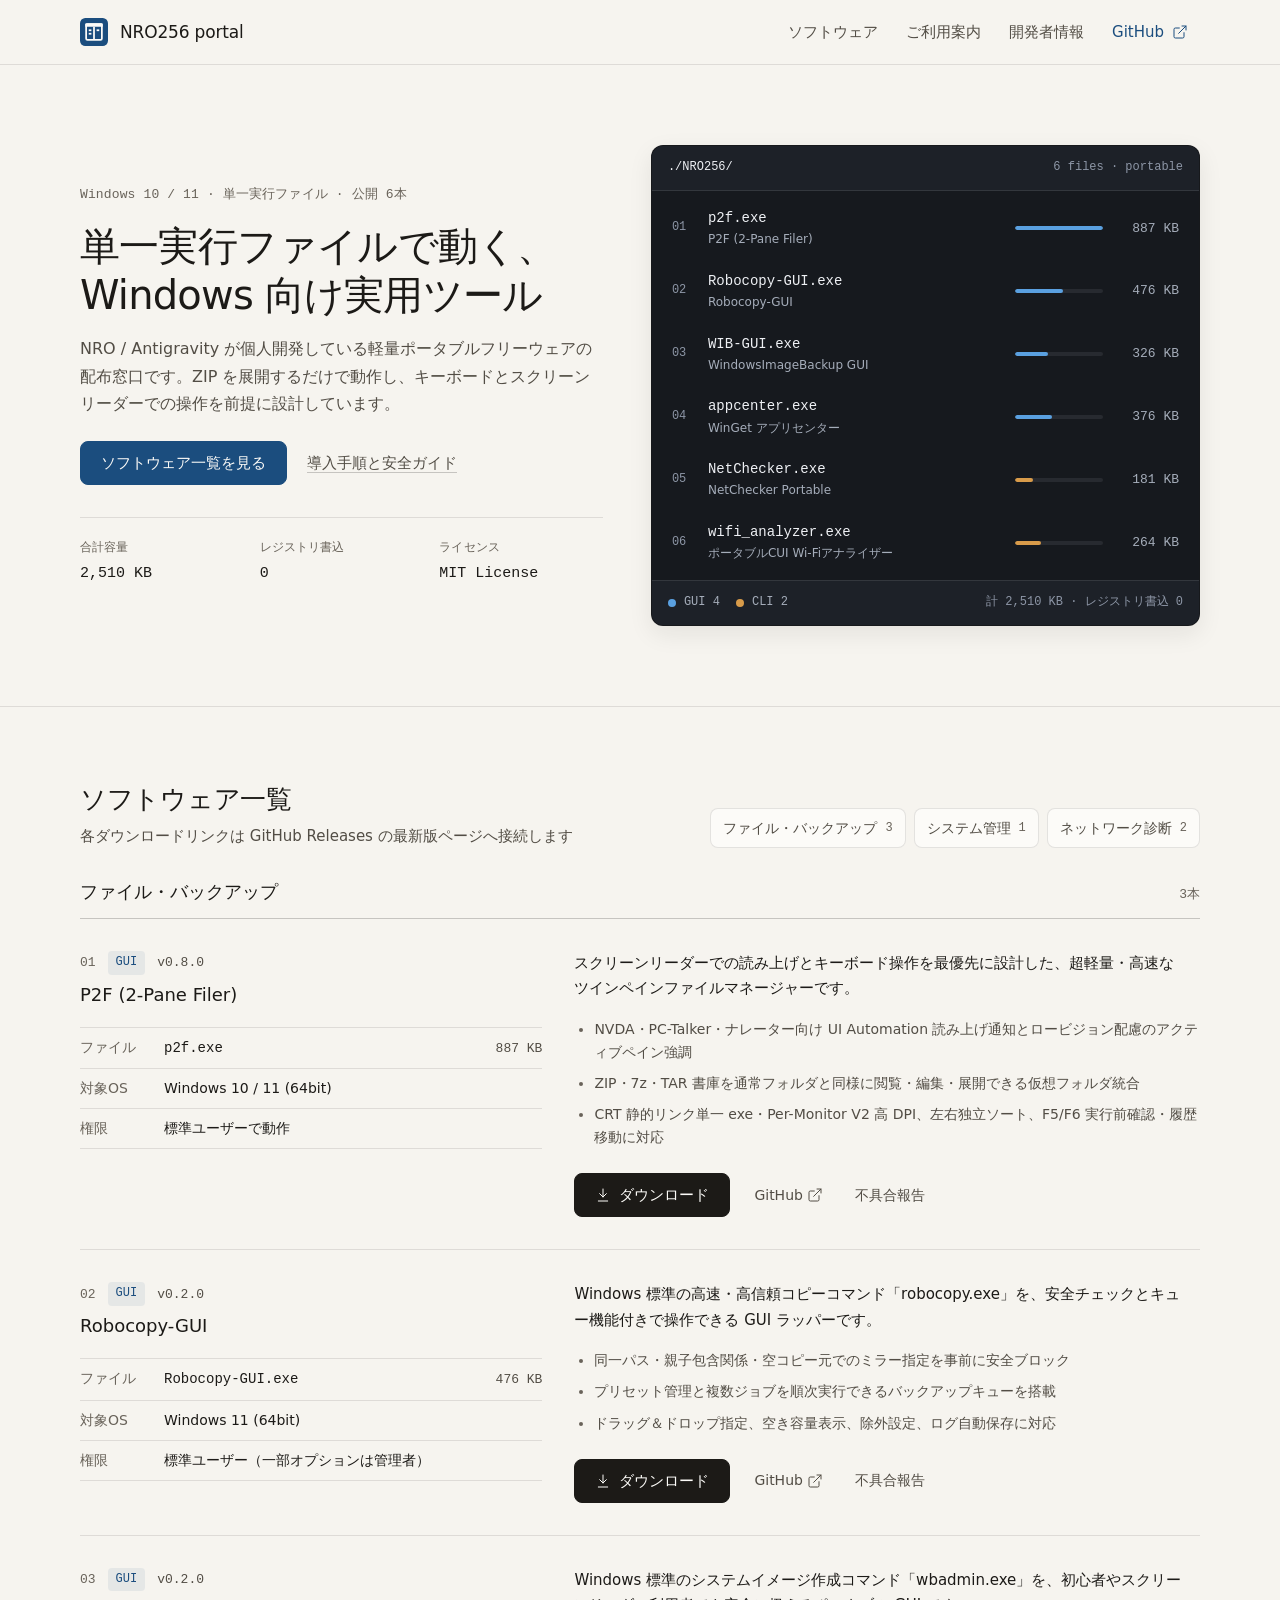
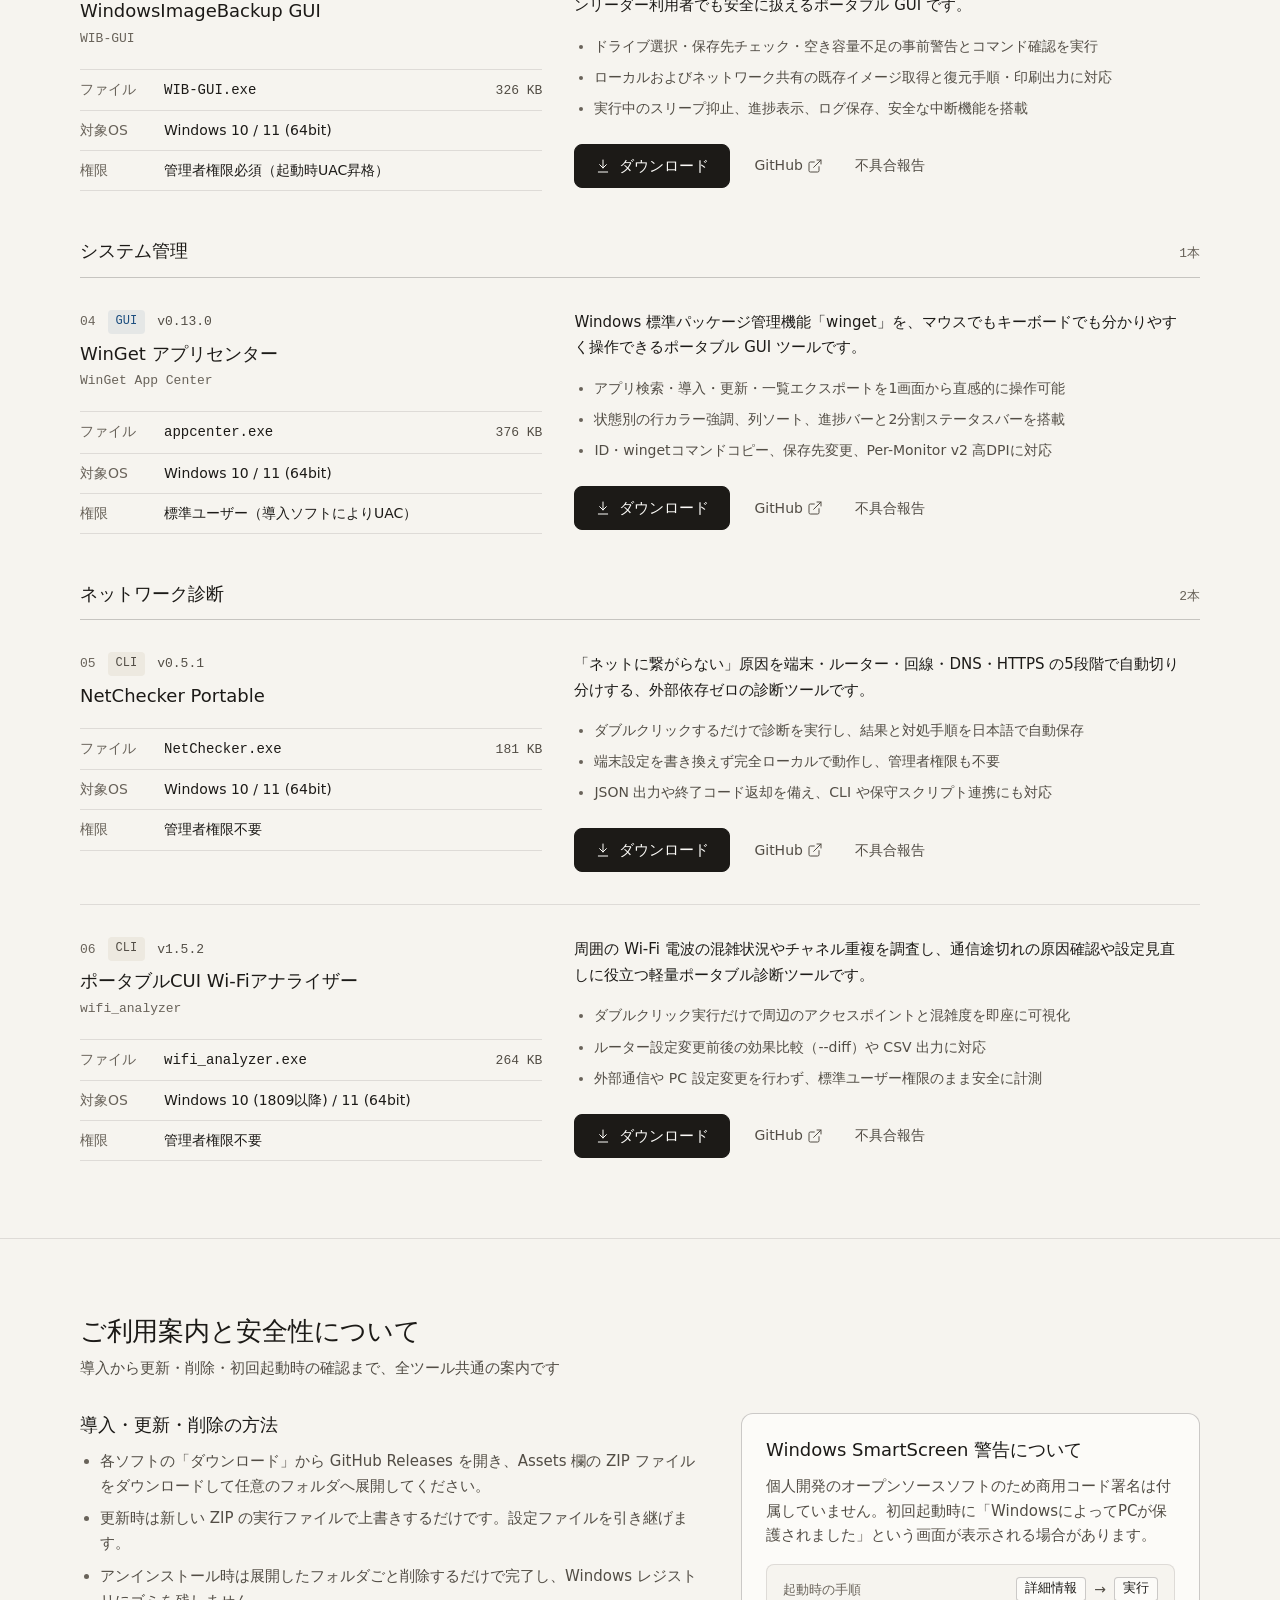
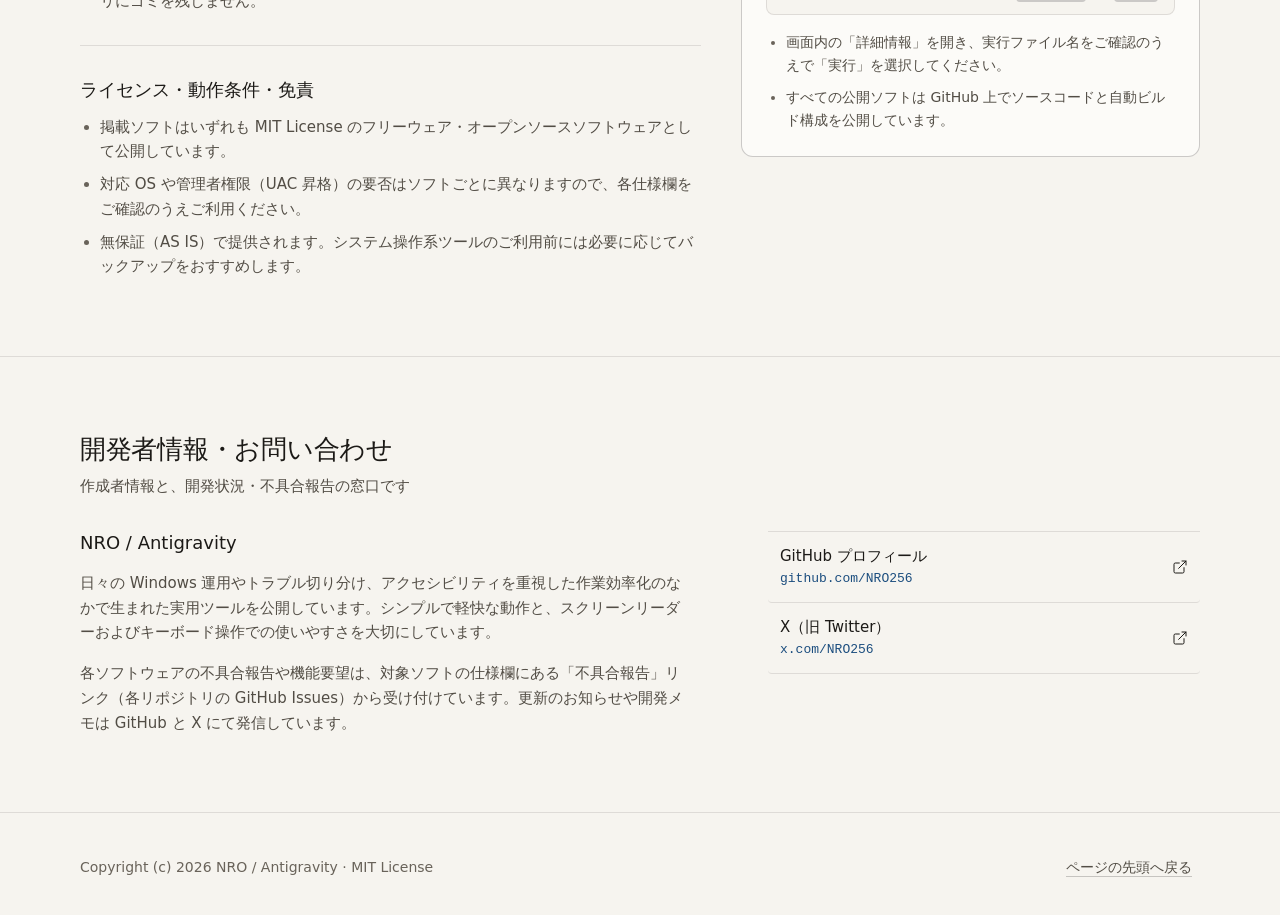
==== commit b04af264: "docs: update P2F catalog entry to v0.8.0" ====
--- a/index.html
+++ b/index.html
@@ -60,7 +60,7 @@
           <dl class="hero__facts" aria-label="公開ツールの共通仕様">
             <div class="hero__fact">
               <dt>合計容量</dt>
-              <dd class="mono"><!-- TOTAL_SIZE:START -->2,157 KB<!-- TOTAL_SIZE:END --></dd>
+              <dd class="mono"><!-- TOTAL_SIZE:START -->2,510 KB<!-- TOTAL_SIZE:END --></dd>
             </div>
             <div class="hero__fact">
               <dt>レジストリ書込</dt>
@@ -84,36 +84,36 @@
               <span class="manifest__index">01</span>
               <span class="manifest__file"><span class="manifest__bin">p2f.exe</span><span class="manifest__name">P2F (2-Pane Filer)</span></span>
               <span class="manifest__meter" aria-hidden="true"><span class="manifest__bar manifest__bar--gui" style="--bar: 100%"></span></span>
-              <span class="manifest__size">534 KB</span>
+              <span class="manifest__size">887 KB</span>
             </a>
             <a class="manifest__row" href="#app-robocopy-gui">
               <span class="manifest__index">02</span>
               <span class="manifest__file"><span class="manifest__bin">Robocopy-GUI.exe</span><span class="manifest__name">Robocopy-GUI</span></span>
-              <span class="manifest__meter" aria-hidden="true"><span class="manifest__bar manifest__bar--gui" style="--bar: 89%"></span></span>
+              <span class="manifest__meter" aria-hidden="true"><span class="manifest__bar manifest__bar--gui" style="--bar: 54%"></span></span>
               <span class="manifest__size">476 KB</span>
             </a>
             <a class="manifest__row" href="#app-wib-gui">
               <span class="manifest__index">03</span>
               <span class="manifest__file"><span class="manifest__bin">WIB-GUI.exe</span><span class="manifest__name">WindowsImageBackup GUI</span></span>
-              <span class="manifest__meter" aria-hidden="true"><span class="manifest__bar manifest__bar--gui" style="--bar: 61%"></span></span>
+              <span class="manifest__meter" aria-hidden="true"><span class="manifest__bar manifest__bar--gui" style="--bar: 37%"></span></span>
               <span class="manifest__size">326 KB</span>
             </a>
             <a class="manifest__row" href="#app-appcenter">
               <span class="manifest__index">04</span>
               <span class="manifest__file"><span class="manifest__bin">appcenter.exe</span><span class="manifest__name">WinGet アプリセンター</span></span>
-              <span class="manifest__meter" aria-hidden="true"><span class="manifest__bar manifest__bar--gui" style="--bar: 70%"></span></span>
+              <span class="manifest__meter" aria-hidden="true"><span class="manifest__bar manifest__bar--gui" style="--bar: 42%"></span></span>
               <span class="manifest__size">376 KB</span>
             </a>
             <a class="manifest__row" href="#app-netchecker">
               <span class="manifest__index">05</span>
               <span class="manifest__file"><span class="manifest__bin">NetChecker.exe</span><span class="manifest__name">NetChecker Portable</span></span>
-              <span class="manifest__meter" aria-hidden="true"><span class="manifest__bar manifest__bar--cli" style="--bar: 34%"></span></span>
+              <span class="manifest__meter" aria-hidden="true"><span class="manifest__bar manifest__bar--cli" style="--bar: 20%"></span></span>
               <span class="manifest__size">181 KB</span>
             </a>
             <a class="manifest__row" href="#app-wifi_analyzer">
               <span class="manifest__index">06</span>
               <span class="manifest__file"><span class="manifest__bin">wifi_analyzer.exe</span><span class="manifest__name">ポータブルCUI Wi-Fiアナライザー</span></span>
-              <span class="manifest__meter" aria-hidden="true"><span class="manifest__bar manifest__bar--cli" style="--bar: 49%"></span></span>
+              <span class="manifest__meter" aria-hidden="true"><span class="manifest__bar manifest__bar--cli" style="--bar: 30%"></span></span>
               <span class="manifest__size">264 KB</span>
             </a>
           </div>
@@ -122,7 +122,7 @@
               <span class="manifest__legend-item"><span class="manifest__dot manifest__dot--gui" aria-hidden="true"></span><span>GUI 4</span></span>
               <span class="manifest__legend-item"><span class="manifest__dot manifest__dot--cli" aria-hidden="true"></span><span>CLI 2</span></span>
             </div>
-            <span class="manifest__total">計 2,157 KB · レジストリ書込 0</span>
+            <span class="manifest__total">計 2,510 KB · レジストリ書込 0</span>
           </div>
           <!-- MANIFEST:END -->
         </aside>
@@ -158,13 +158,13 @@
                 <div class="app-entry__meta">
                   <span class="app-entry__index">01</span>
                   <span class="app-entry__type app-entry__type--gui">GUI</span>
-                  <span class="app-entry__version">v0.7.0</span>
+                  <span class="app-entry__version">v0.8.0</span>
                 </div>
                 <h4 class="app-entry__title">P2F (2-Pane Filer)</h4>
                 <dl class="app-entry__specs">
                   <div class="spec-row">
                     <dt>ファイル</dt>
-                    <dd><code class="mono">p2f.exe</code><span class="spec-size">534 KB</span></dd>
+                    <dd><code class="mono">p2f.exe</code><span class="spec-size">887 KB</span></dd>
                   </div>
                   <div class="spec-row">
                     <dt>対象OS</dt>
@@ -179,9 +179,9 @@
               <div class="app-entry__body">
                 <p class="app-entry__summary">スクリーンリーダーでの読み上げとキーボード操作を最優先に設計した、超軽量・高速なツインペインファイルマネージャーです。</p>
                 <ul class="app-entry__highlights">
-                <li>NVDA・PC-Talker・ナレーター向けの標準詳細リストとロービジョン配慮のアクティブペイン強調</li>
+                <li>NVDA・PC-Talker・ナレーター向け UI Automation 読み上げ通知とロービジョン配慮のアクティブペイン強調</li>
                 <li>ZIP・7z・TAR 書庫を通常フォルダと同様に閲覧・編集・展開できる仮想フォルダ統合</li>
-                <li>バックグラウンド転送、履歴移動、ドライブ容量表示、フォルダ絞り込みに対応</li>
+                <li>CRT 静的リンク単一 exe・Per-Monitor V2 高 DPI、左右独立ソート、F5/F6 実行前確認・履歴移動に対応</li>
                 </ul>
                 <div class="app-entry__actions">
                   <a class="btn btn--download" href="https://github.com/NRO256/p2f/releases/latest" target="_blank" rel="noopener noreferrer" aria-label="ダウンロード - P2F (2-Pane Filer) の最新リリース（GitHub・新しいタブで開く）">
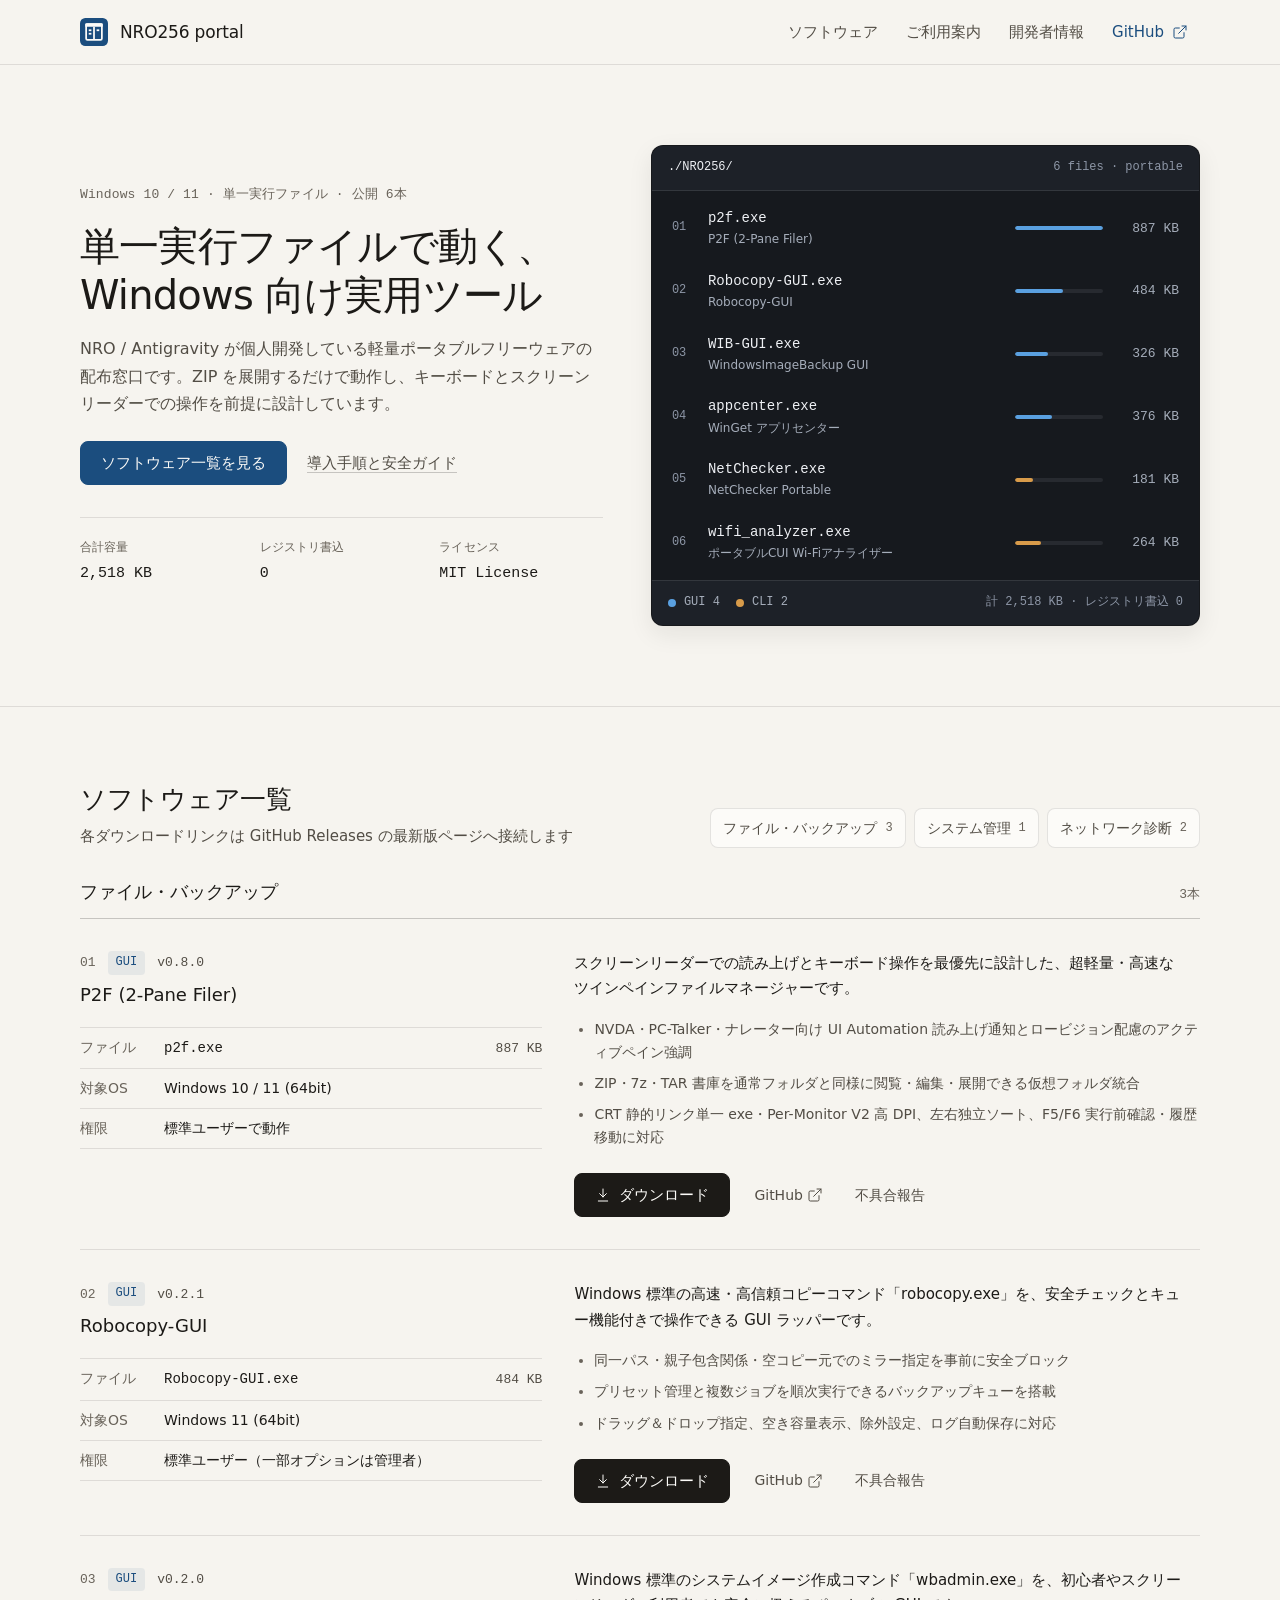
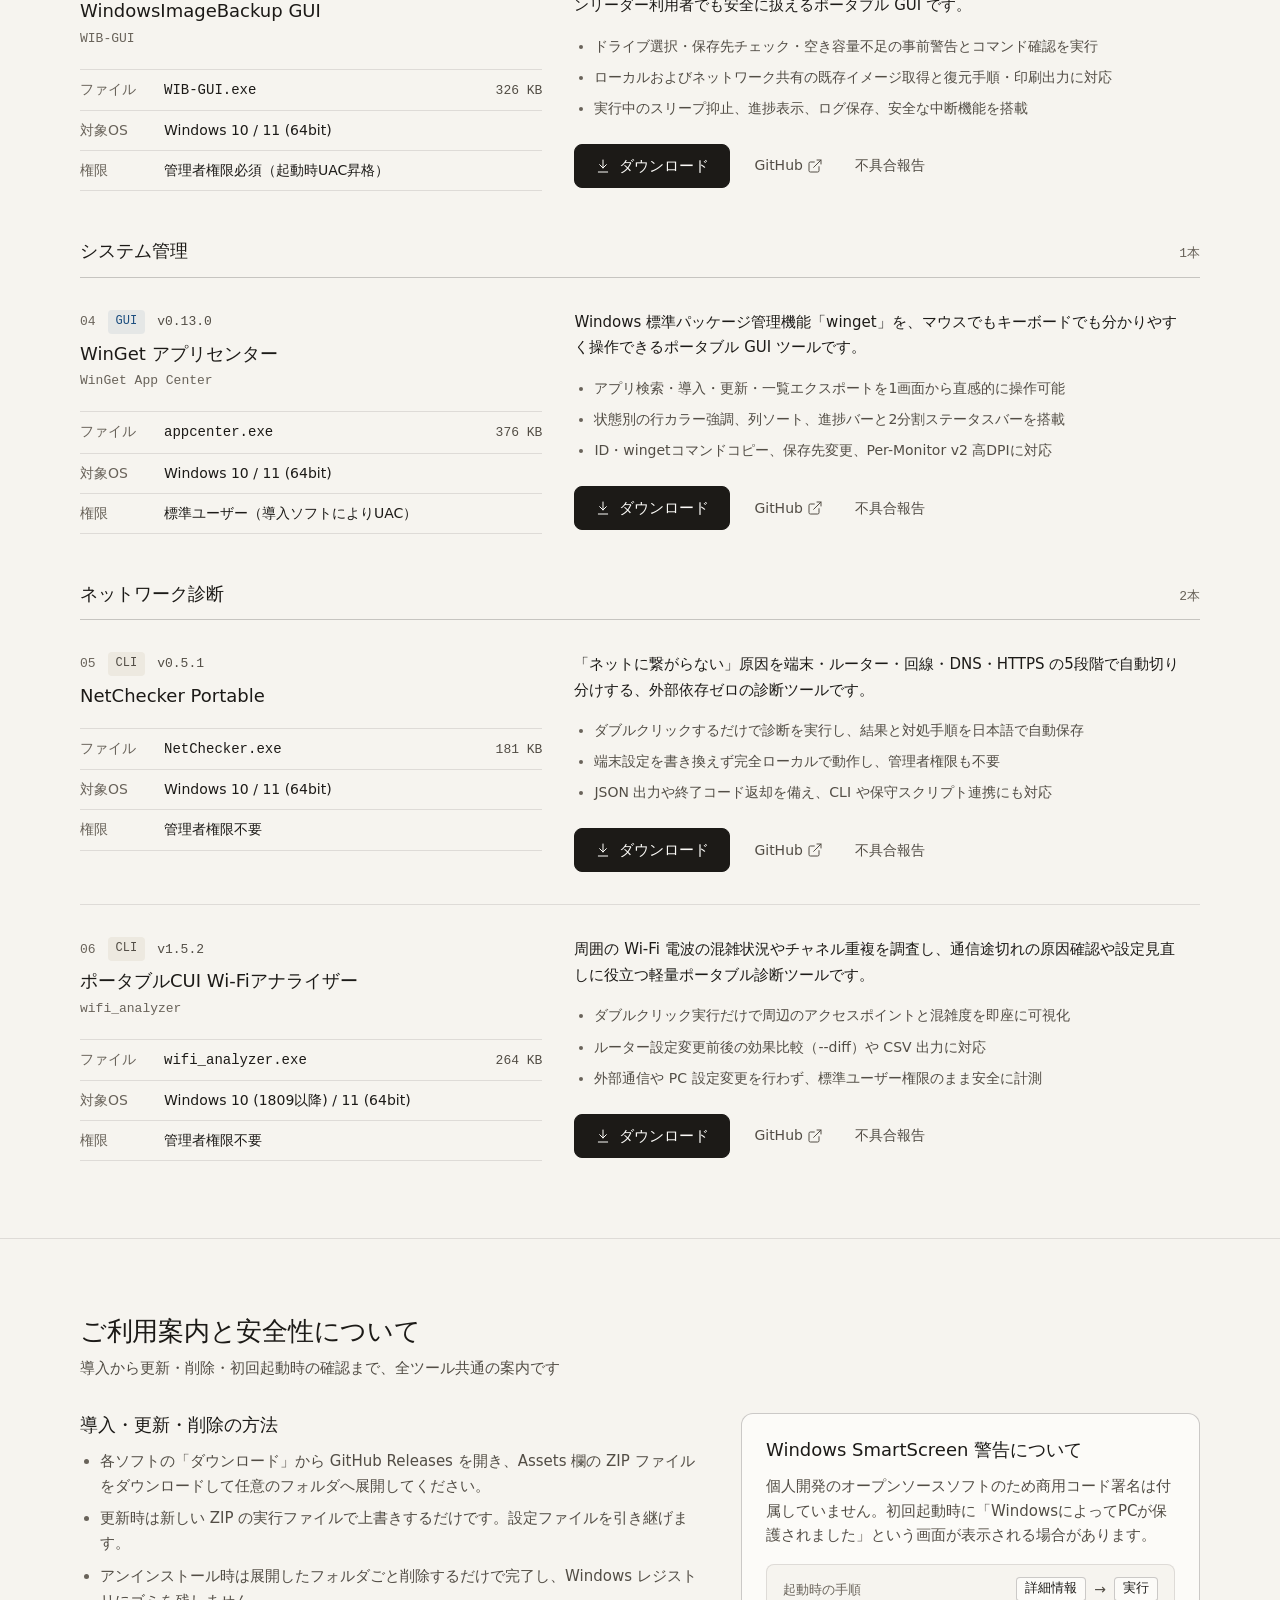
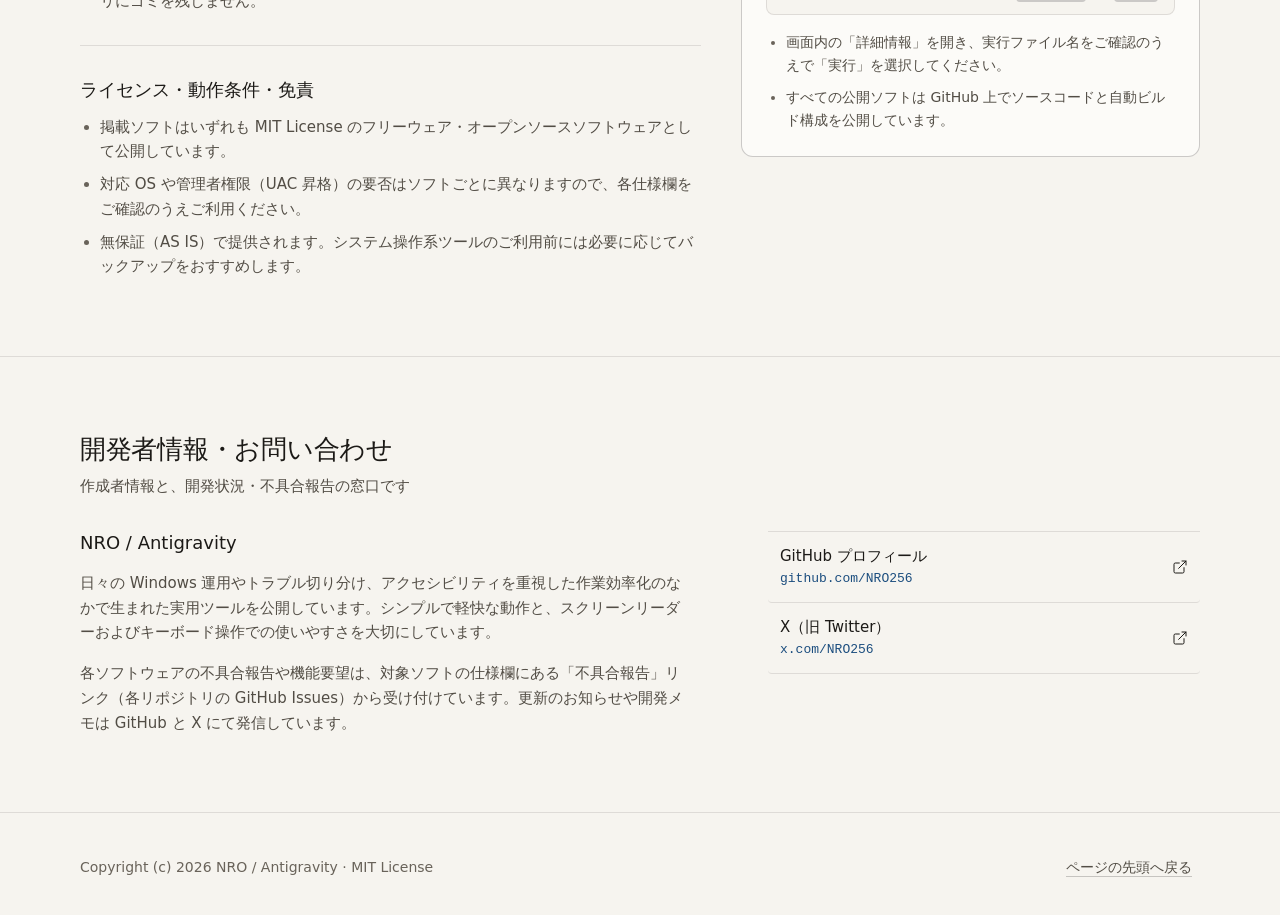
==== commit a28f37b0: "chore: update Robocopy-GUI to v0.2.1 (484 KB)" ====
--- a/index.html
+++ b/index.html
@@ -60,7 +60,7 @@
           <dl class="hero__facts" aria-label="公開ツールの共通仕様">
             <div class="hero__fact">
               <dt>合計容量</dt>
-              <dd class="mono"><!-- TOTAL_SIZE:START -->2,510 KB<!-- TOTAL_SIZE:END --></dd>
+              <dd class="mono"><!-- TOTAL_SIZE:START -->2,518 KB<!-- TOTAL_SIZE:END --></dd>
             </div>
             <div class="hero__fact">
               <dt>レジストリ書込</dt>
@@ -89,8 +89,8 @@
             <a class="manifest__row" href="#app-robocopy-gui">
               <span class="manifest__index">02</span>
               <span class="manifest__file"><span class="manifest__bin">Robocopy-GUI.exe</span><span class="manifest__name">Robocopy-GUI</span></span>
-              <span class="manifest__meter" aria-hidden="true"><span class="manifest__bar manifest__bar--gui" style="--bar: 54%"></span></span>
-              <span class="manifest__size">476 KB</span>
+              <span class="manifest__meter" aria-hidden="true"><span class="manifest__bar manifest__bar--gui" style="--bar: 55%"></span></span>
+              <span class="manifest__size">484 KB</span>
             </a>
             <a class="manifest__row" href="#app-wib-gui">
               <span class="manifest__index">03</span>
@@ -122,7 +122,7 @@
               <span class="manifest__legend-item"><span class="manifest__dot manifest__dot--gui" aria-hidden="true"></span><span>GUI 4</span></span>
               <span class="manifest__legend-item"><span class="manifest__dot manifest__dot--cli" aria-hidden="true"></span><span>CLI 2</span></span>
             </div>
-            <span class="manifest__total">計 2,510 KB · レジストリ書込 0</span>
+            <span class="manifest__total">計 2,518 KB · レジストリ書込 0</span>
           </div>
           <!-- MANIFEST:END -->
         </aside>
@@ -203,13 +203,13 @@
                 <div class="app-entry__meta">
                   <span class="app-entry__index">02</span>
                   <span class="app-entry__type app-entry__type--gui">GUI</span>
-                  <span class="app-entry__version">v0.2.0</span>
+                  <span class="app-entry__version">v0.2.1</span>
                 </div>
                 <h4 class="app-entry__title">Robocopy-GUI</h4>
                 <dl class="app-entry__specs">
                   <div class="spec-row">
                     <dt>ファイル</dt>
-                    <dd><code class="mono">Robocopy-GUI.exe</code><span class="spec-size">476 KB</span></dd>
+                    <dd><code class="mono">Robocopy-GUI.exe</code><span class="spec-size">484 KB</span></dd>
                   </div>
                   <div class="spec-row">
                     <dt>対象OS</dt>
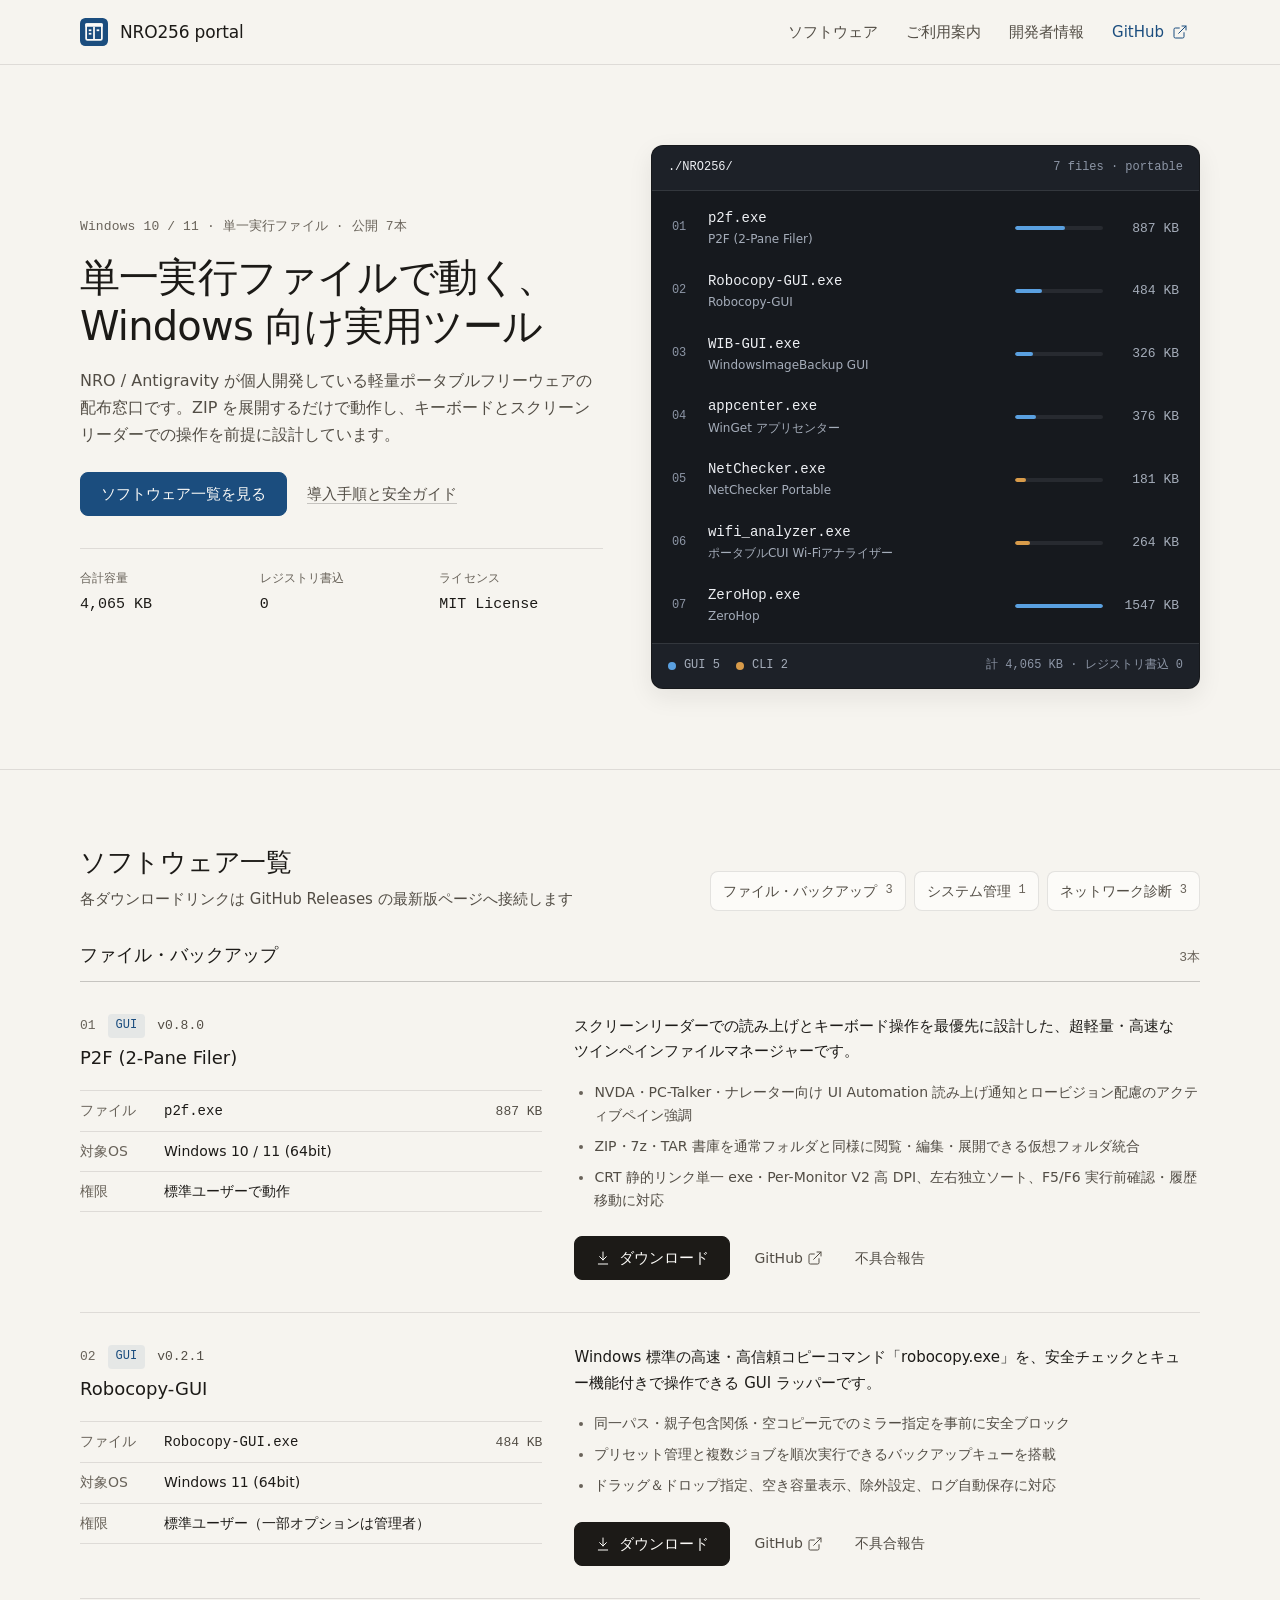
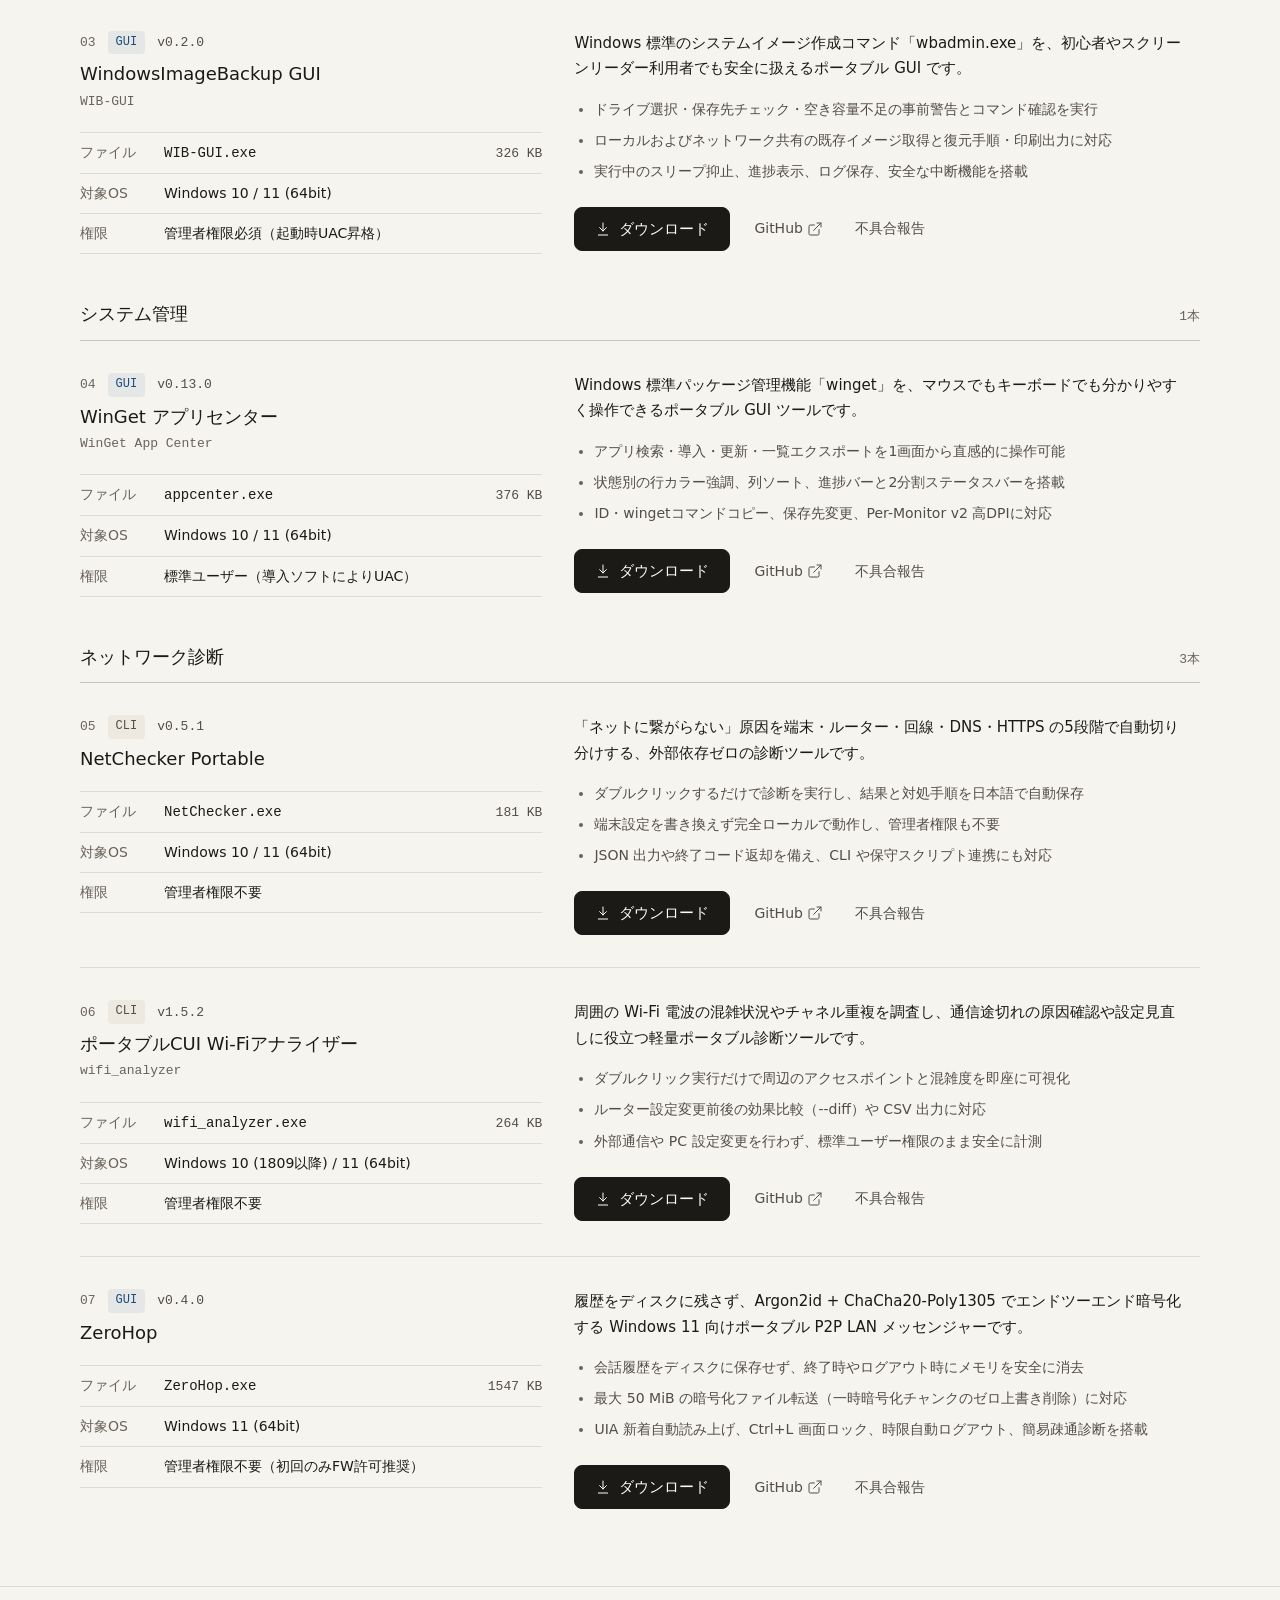
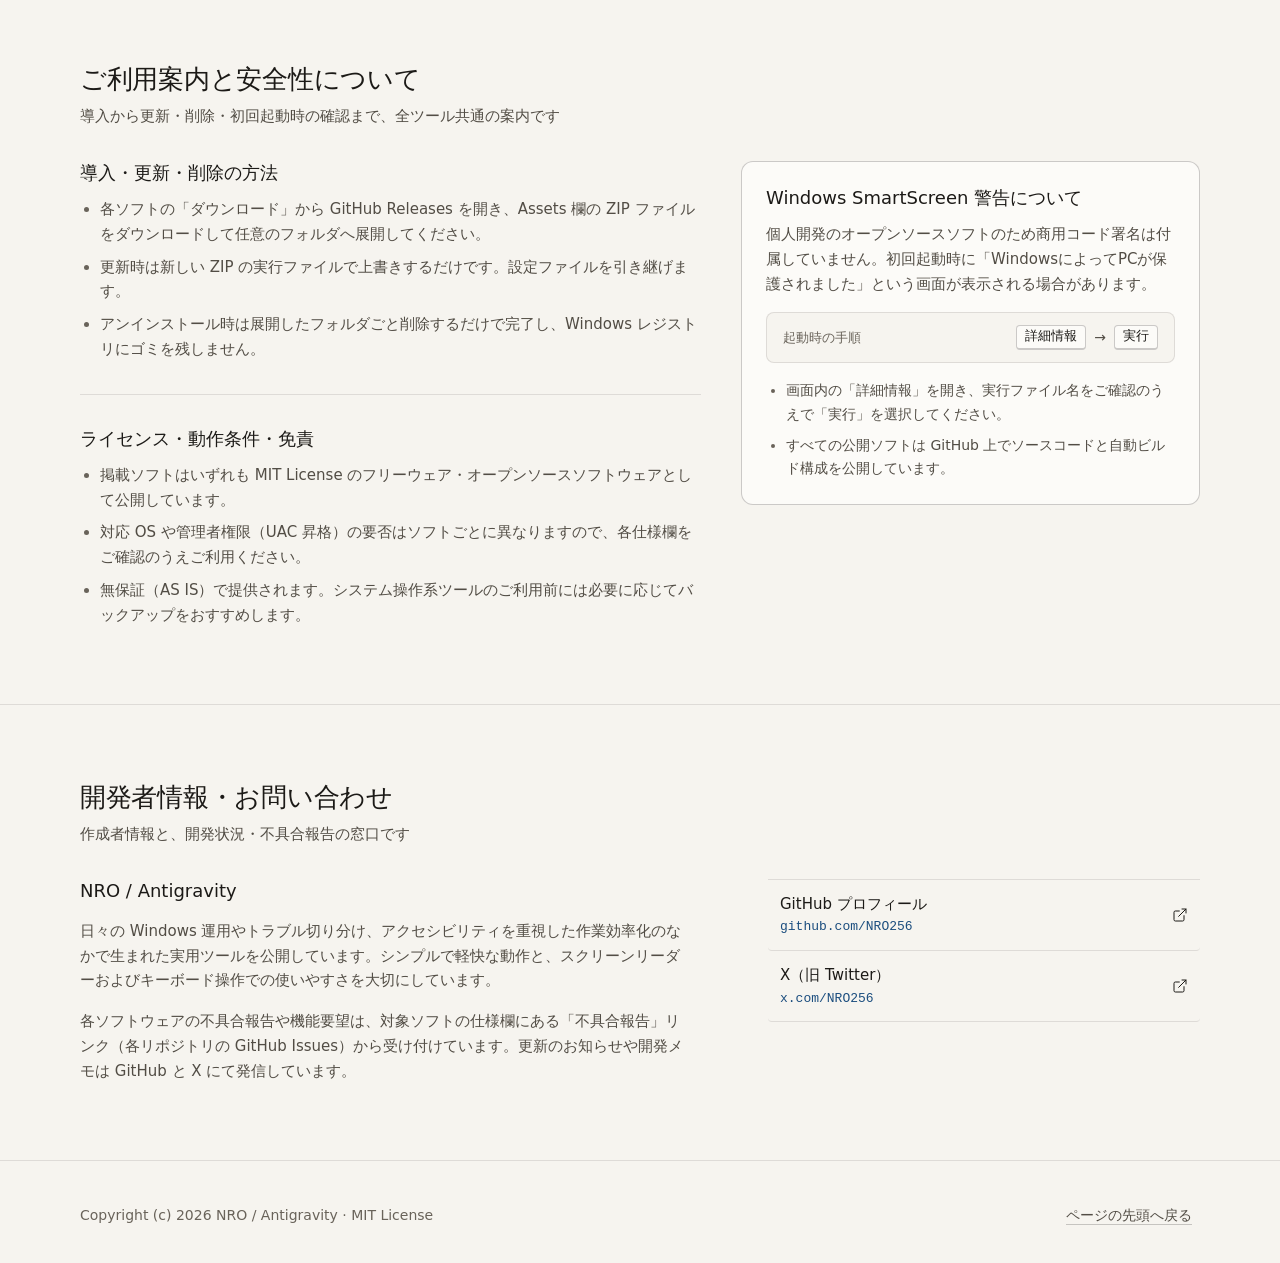
==== commit 0c02dac0: "feat(portal): add ZeroHop v0.4.0" ====
--- a/index.html
+++ b/index.html
@@ -48,7 +48,7 @@
     <section class="hero" aria-labelledby="hero-heading">
       <div class="container hero__grid">
         <div class="hero__content">
-          <p class="hero__kicker">Windows 10 / 11 · 単一実行ファイル · 公開 <!-- COUNT:START -->6<!-- COUNT:END -->本</p>
+          <p class="hero__kicker">Windows 10 / 11 · 単一実行ファイル · 公開 <!-- COUNT:START -->7<!-- COUNT:END -->本</p>
           <h1 id="hero-heading" class="hero__title">単一実行ファイルで動く、Windows 向け実用ツール</h1>
           <p class="hero__desc">
             NRO / Antigravity が個人開発している軽量ポータブルフリーウェアの配布窓口です。ZIP を展開するだけで動作し、キーボードとスクリーンリーダーでの操作を前提に設計しています。
@@ -60,7 +60,7 @@
           <dl class="hero__facts" aria-label="公開ツールの共通仕様">
             <div class="hero__fact">
               <dt>合計容量</dt>
-              <dd class="mono"><!-- TOTAL_SIZE:START -->2,518 KB<!-- TOTAL_SIZE:END --></dd>
+              <dd class="mono"><!-- TOTAL_SIZE:START -->4,065 KB<!-- TOTAL_SIZE:END --></dd>
             </div>
             <div class="hero__fact">
               <dt>レジストリ書込</dt>
@@ -76,53 +76,59 @@
         <aside class="manifest" aria-label="ポータブル配布ファイルの実測一覧">
           <div class="manifest__bar-top">
             <span class="manifest__path">./NRO256/</span>
-            <span class="manifest__meta"><!-- COUNT:START -->6<!-- COUNT:END --> files · portable</span>
+            <span class="manifest__meta"><!-- COUNT:START -->7<!-- COUNT:END --> files · portable</span>
           </div>
           <!-- MANIFEST:START -->
           <div class="manifest__rows">
             <a class="manifest__row" href="#app-p2f">
               <span class="manifest__index">01</span>
               <span class="manifest__file"><span class="manifest__bin">p2f.exe</span><span class="manifest__name">P2F (2-Pane Filer)</span></span>
-              <span class="manifest__meter" aria-hidden="true"><span class="manifest__bar manifest__bar--gui" style="--bar: 100%"></span></span>
+              <span class="manifest__meter" aria-hidden="true"><span class="manifest__bar manifest__bar--gui" style="--bar: 57%"></span></span>
               <span class="manifest__size">887 KB</span>
             </a>
             <a class="manifest__row" href="#app-robocopy-gui">
               <span class="manifest__index">02</span>
               <span class="manifest__file"><span class="manifest__bin">Robocopy-GUI.exe</span><span class="manifest__name">Robocopy-GUI</span></span>
-              <span class="manifest__meter" aria-hidden="true"><span class="manifest__bar manifest__bar--gui" style="--bar: 55%"></span></span>
+              <span class="manifest__meter" aria-hidden="true"><span class="manifest__bar manifest__bar--gui" style="--bar: 31%"></span></span>
               <span class="manifest__size">484 KB</span>
             </a>
             <a class="manifest__row" href="#app-wib-gui">
               <span class="manifest__index">03</span>
               <span class="manifest__file"><span class="manifest__bin">WIB-GUI.exe</span><span class="manifest__name">WindowsImageBackup GUI</span></span>
-              <span class="manifest__meter" aria-hidden="true"><span class="manifest__bar manifest__bar--gui" style="--bar: 37%"></span></span>
+              <span class="manifest__meter" aria-hidden="true"><span class="manifest__bar manifest__bar--gui" style="--bar: 21%"></span></span>
               <span class="manifest__size">326 KB</span>
             </a>
             <a class="manifest__row" href="#app-appcenter">
               <span class="manifest__index">04</span>
               <span class="manifest__file"><span class="manifest__bin">appcenter.exe</span><span class="manifest__name">WinGet アプリセンター</span></span>
-              <span class="manifest__meter" aria-hidden="true"><span class="manifest__bar manifest__bar--gui" style="--bar: 42%"></span></span>
+              <span class="manifest__meter" aria-hidden="true"><span class="manifest__bar manifest__bar--gui" style="--bar: 24%"></span></span>
               <span class="manifest__size">376 KB</span>
             </a>
             <a class="manifest__row" href="#app-netchecker">
               <span class="manifest__index">05</span>
               <span class="manifest__file"><span class="manifest__bin">NetChecker.exe</span><span class="manifest__name">NetChecker Portable</span></span>
-              <span class="manifest__meter" aria-hidden="true"><span class="manifest__bar manifest__bar--cli" style="--bar: 20%"></span></span>
+              <span class="manifest__meter" aria-hidden="true"><span class="manifest__bar manifest__bar--cli" style="--bar: 12%"></span></span>
               <span class="manifest__size">181 KB</span>
             </a>
             <a class="manifest__row" href="#app-wifi_analyzer">
               <span class="manifest__index">06</span>
               <span class="manifest__file"><span class="manifest__bin">wifi_analyzer.exe</span><span class="manifest__name">ポータブルCUI Wi-Fiアナライザー</span></span>
-              <span class="manifest__meter" aria-hidden="true"><span class="manifest__bar manifest__bar--cli" style="--bar: 30%"></span></span>
+              <span class="manifest__meter" aria-hidden="true"><span class="manifest__bar manifest__bar--cli" style="--bar: 17%"></span></span>
               <span class="manifest__size">264 KB</span>
+            </a>
+            <a class="manifest__row" href="#app-zerohop">
+              <span class="manifest__index">07</span>
+              <span class="manifest__file"><span class="manifest__bin">ZeroHop.exe</span><span class="manifest__name">ZeroHop</span></span>
+              <span class="manifest__meter" aria-hidden="true"><span class="manifest__bar manifest__bar--gui" style="--bar: 100%"></span></span>
+              <span class="manifest__size">1547 KB</span>
             </a>
           </div>
           <div class="manifest__footer">
             <div class="manifest__legend">
-              <span class="manifest__legend-item"><span class="manifest__dot manifest__dot--gui" aria-hidden="true"></span><span>GUI 4</span></span>
+              <span class="manifest__legend-item"><span class="manifest__dot manifest__dot--gui" aria-hidden="true"></span><span>GUI 5</span></span>
               <span class="manifest__legend-item"><span class="manifest__dot manifest__dot--cli" aria-hidden="true"></span><span>CLI 2</span></span>
             </div>
-            <span class="manifest__total">計 2,518 KB · レジストリ書込 0</span>
+            <span class="manifest__total">計 4,065 KB · レジストリ書込 0</span>
           </div>
           <!-- MANIFEST:END -->
         </aside>
@@ -140,7 +146,7 @@
             <!-- CATEGORY_NAV:START -->
             <a class="cat-jump__link" href="#cat-file-backup">ファイル・バックアップ <span class="cat-jump__count">3</span></a>
             <a class="cat-jump__link" href="#cat-system">システム管理 <span class="cat-jump__count">1</span></a>
-            <a class="cat-jump__link" href="#cat-network">ネットワーク診断 <span class="cat-jump__count">2</span></a>
+            <a class="cat-jump__link" href="#cat-network">ネットワーク診断 <span class="cat-jump__count">3</span></a>
             <!-- CATEGORY_NAV:END -->
           </nav>
         </div>
@@ -348,7 +354,7 @@
           <section class="catalog-group" id="cat-network" aria-labelledby="cat-heading-network">
             <div class="catalog-group__head">
               <h3 id="cat-heading-network" class="catalog-group__title">ネットワーク診断</h3>
-              <span class="catalog-group__count">2本</span>
+              <span class="catalog-group__count">3本</span>
             </div>
             <div class="catalog-group__list">
             <article class="app-entry" id="app-netchecker">
@@ -442,6 +448,51 @@
                 </div>
               </div>
             </article>
+            <article class="app-entry" id="app-zerohop">
+              <div class="app-entry__identity">
+                <div class="app-entry__meta">
+                  <span class="app-entry__index">07</span>
+                  <span class="app-entry__type app-entry__type--gui">GUI</span>
+                  <span class="app-entry__version">v0.4.0</span>
+                </div>
+                <h4 class="app-entry__title">ZeroHop</h4>
+                <dl class="app-entry__specs">
+                  <div class="spec-row">
+                    <dt>ファイル</dt>
+                    <dd><code class="mono">ZeroHop.exe</code><span class="spec-size">1547 KB</span></dd>
+                  </div>
+                  <div class="spec-row">
+                    <dt>対象OS</dt>
+                    <dd>Windows 11 (64bit)</dd>
+                  </div>
+                  <div class="spec-row">
+                    <dt>権限</dt>
+                    <dd>管理者権限不要（初回のみFW許可推奨）</dd>
+                  </div>
+                </dl>
+              </div>
+              <div class="app-entry__body">
+                <p class="app-entry__summary">履歴をディスクに残さず、Argon2id + ChaCha20-Poly1305 でエンドツーエンド暗号化する Windows 11 向けポータブル P2P LAN メッセンジャーです。</p>
+                <ul class="app-entry__highlights">
+                <li>会話履歴をディスクに保存せず、終了時やログアウト時にメモリを安全に消去</li>
+                <li>最大 50 MiB の暗号化ファイル転送（一時暗号化チャンクのゼロ上書き削除）に対応</li>
+                <li>UIA 新着自動読み上げ、Ctrl+L 画面ロック、時限自動ログアウト、簡易疎通診断を搭載</li>
+                </ul>
+                <div class="app-entry__actions">
+                  <a class="btn btn--download" href="https://github.com/NRO256/ZeroHop/releases/latest" target="_blank" rel="noopener noreferrer" aria-label="ダウンロード - ZeroHop の最新リリース（GitHub・新しいタブで開く）">
+                    <svg class="btn__icon" width="16" height="16" viewBox="0 0 24 24" fill="none" stroke="currentColor" stroke-width="1.5" stroke-linecap="round" stroke-linejoin="round" aria-hidden="true"><path d="M12 3v12"/><path d="m7 10 5 5 5-5"/><path d="M5 21h14"/></svg>
+                    <span>ダウンロード</span>
+                  </a>
+                  <a class="action-link" href="https://github.com/NRO256/ZeroHop" target="_blank" rel="noopener noreferrer" aria-label="GitHub - ZeroHop のリポジトリと説明書（新しいタブで開く）">
+                    <span>GitHub</span>
+                    <svg class="btn__icon" width="16" height="16" viewBox="0 0 24 24" fill="none" stroke="currentColor" stroke-width="1.5" stroke-linecap="round" stroke-linejoin="round" aria-hidden="true"><path d="M15 3h6v6"/><path d="M10 14 21 3"/><path d="M18 13v6a2 2 0 0 1-2 2H5a2 2 0 0 1-2-2V8a2 2 0 0 1 2-2h6"/></svg>
+                  </a>
+                  <a class="action-link" href="https://github.com/NRO256/ZeroHop/issues" target="_blank" rel="noopener noreferrer" aria-label="不具合報告 - ZeroHop のGitHub Issues（新しいタブで開く）">
+                    <span>不具合報告</span>
+                  </a>
+                </div>
+              </div>
+            </article>
             </div>
           </section>
           <!-- APPS:END -->
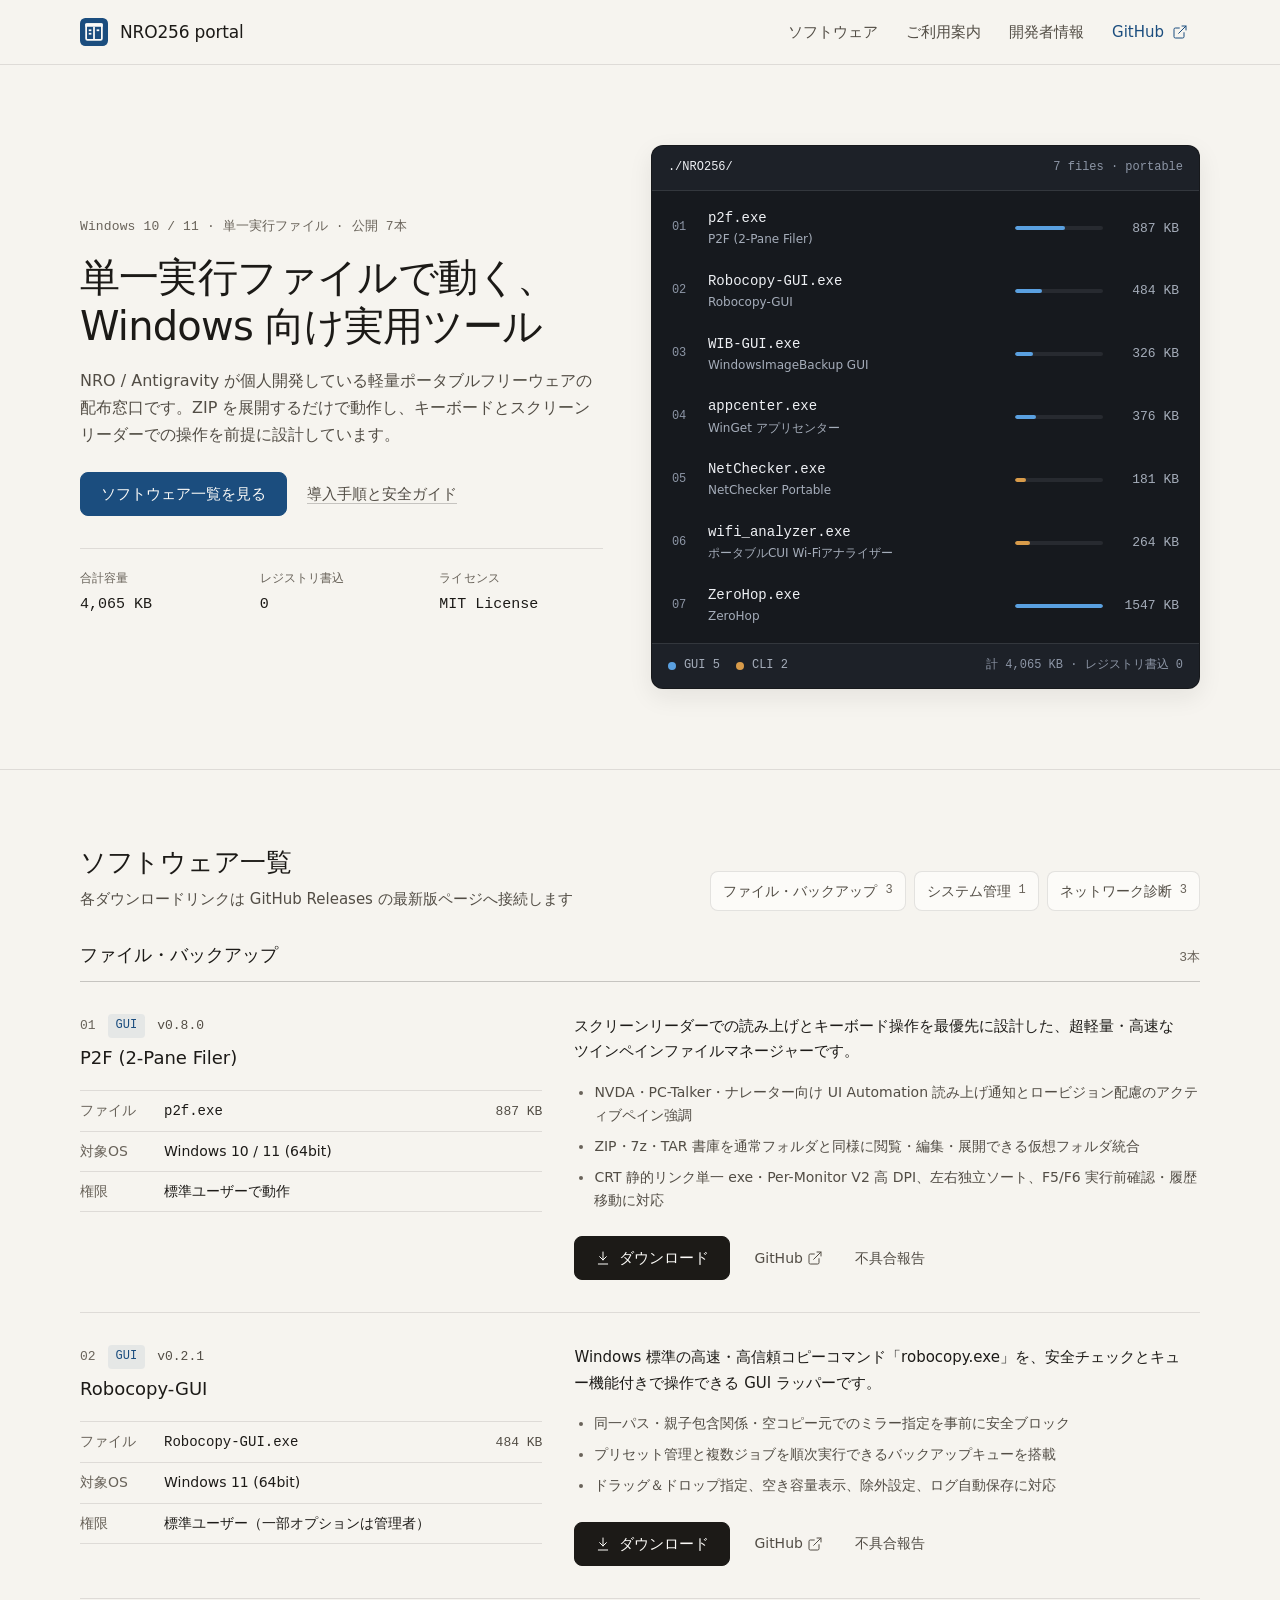
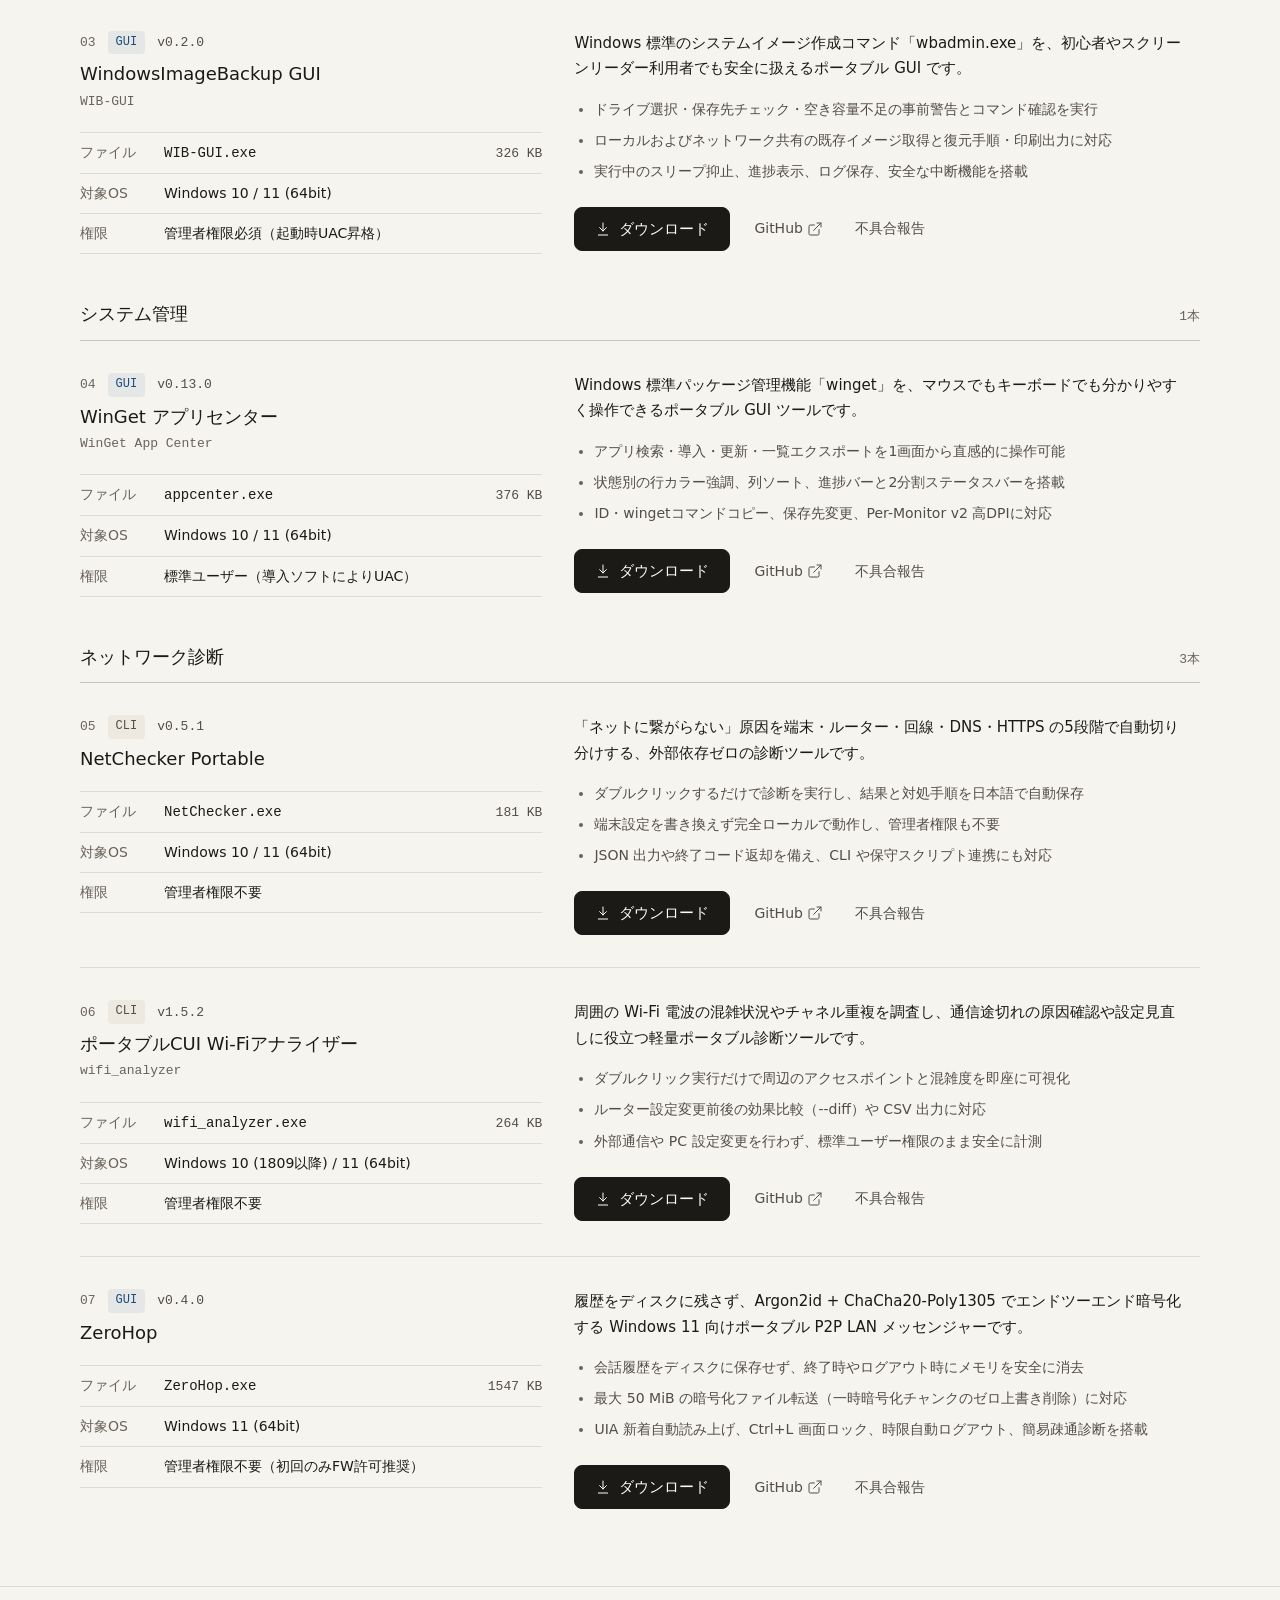
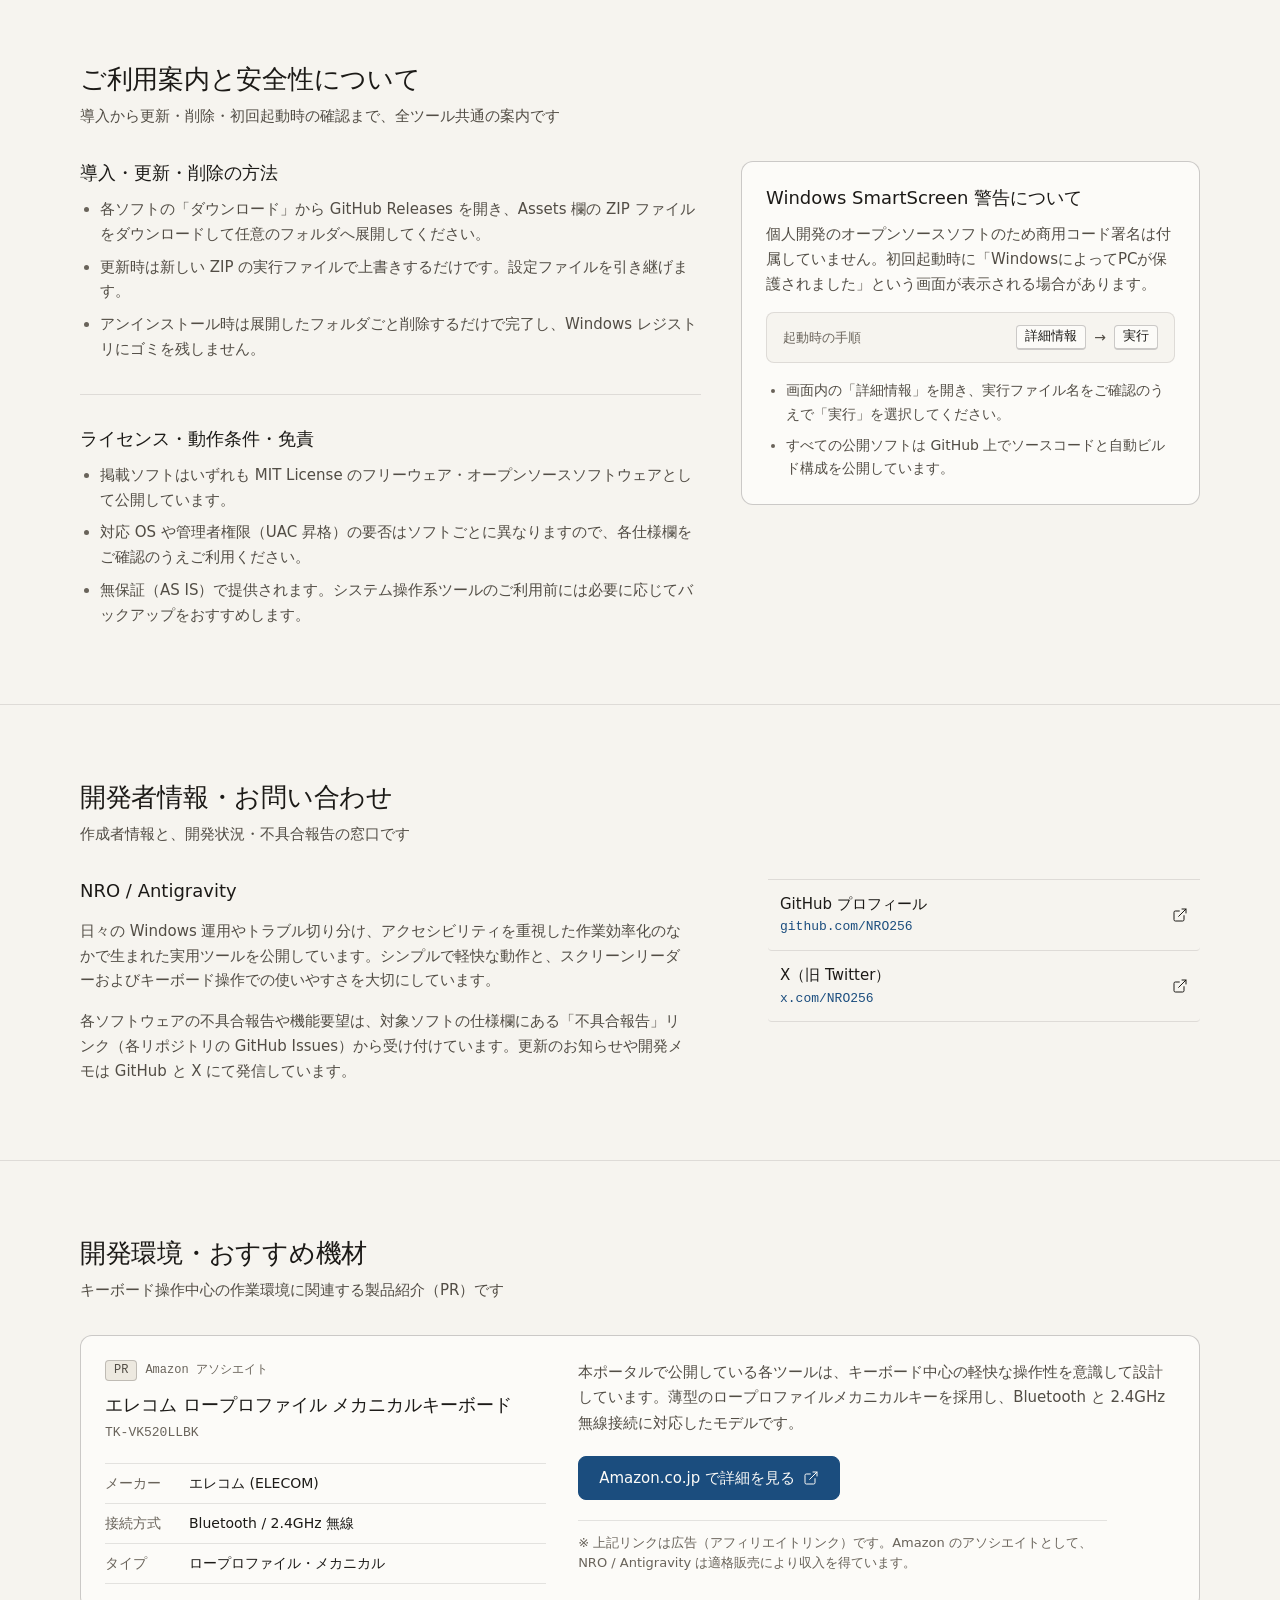
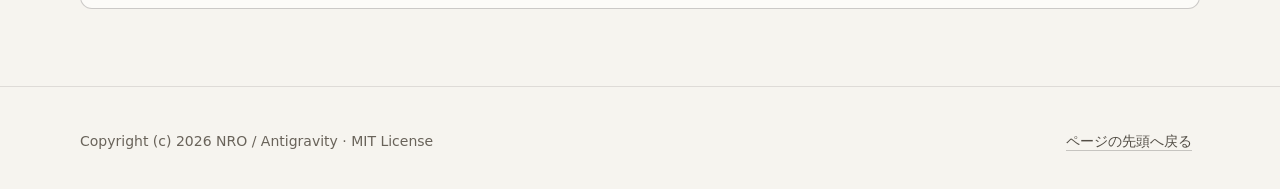
==== commit 4809cf7d: "feat: 開発環境・おすすめ機材セクションにAmazonアフィリエイト広告を配置" ====
--- a/index.html
+++ b/index.html
@@ -592,6 +592,59 @@
         </div>
       </div>
     </section>
+
+    <section id="gear" class="section" aria-labelledby="gear-heading">
+      <div class="container">
+        <div class="section__head">
+          <h2 id="gear-heading">開発環境・おすすめ機材</h2>
+          <p class="section__lead">キーボード操作中心の作業環境に関連する製品紹介（PR）です</p>
+        </div>
+
+        <aside class="gear-card" aria-label="おすすめキーボードの紹介（広告）">
+          <div class="gear-card__identity">
+            <div class="gear-card__meta">
+              <span class="gear-card__badge">PR</span>
+              <span class="gear-card__partner">Amazon アソシエイト</span>
+            </div>
+            <h3 class="gear-card__title">エレコム ロープロファイル メカニカルキーボード</h3>
+            <p class="gear-card__model mono">TK-VK520LLBK</p>
+            <dl class="app-entry__specs">
+              <div class="spec-row">
+                <dt>メーカー</dt>
+                <dd>エレコム (ELECOM)</dd>
+              </div>
+              <div class="spec-row">
+                <dt>接続方式</dt>
+                <dd>Bluetooth / 2.4GHz 無線</dd>
+              </div>
+              <div class="spec-row">
+                <dt>タイプ</dt>
+                <dd>ロープロファイル・メカニカル</dd>
+              </div>
+            </dl>
+          </div>
+
+          <div class="gear-card__body">
+            <p class="gear-card__summary">
+              本ポータルで公開している各ツールは、キーボード中心の軽快な操作性を意識して設計しています。薄型のロープロファイルメカニカルキーを採用し、Bluetooth と 2.4GHz 無線接続に対応したモデルです。
+            </p>
+            <div class="gear-card__actions">
+              <a class="btn btn--primary" href="https://www.amazon.co.jp/%E3%82%A8%E3%83%AC%E3%82%B3%E3%83%A0-%E3%82%B2%E3%83%BC%E3%83%9F%E3%83%B3%E3%82%B0%E3%82%AD%E3%83%BC%E3%83%9C%E3%83%BC%E3%83%89-Bluetooth-2-4Ghz%E7%84%A1%E7%B7%9A-TK-VK520LLBK/dp/B0DSZ87Z92?__mk_ja_JP=%E3%82%AB%E3%82%BF%E3%82%AB%E3%83%8A&amp;crid=32VHX9YY56MVF&amp;dib=eyJ2IjoiMSJ9.[base64].amtIUePc7CjilGr6qikfgn5CZ60CbLP7JoNoGL_UwGs&amp;dib_tag=se&amp;keywords=%E3%82%A8%E3%83%AC%E3%82%B3%E3%83%A0%2B%E3%83%AD%E3%83%BC%E3%83%97%E3%83%AD%2B%E3%83%A1%E3%82%AB%E3%83%8B%E3%82%AB%E3%83%AB%E3%82%AD%E3%83%BC%E3%83%9C%E3%83%BC%E3%83%89&amp;qid=1795608288&amp;sprefix=%E3%82%A8%E3%83%AC%E3%82%B3%E3%83%A0%2B%E3%83%AD%E3%83%BC%E3%83%97%E3%83%AD%2B%E3%83%A1%E3%82%AB%E3%83%8B%E3%82%AB%E3%83%AB%E3%82%AD%E3%83%BC%E3%83%9C%E3%83%BC%E3%83%89%2Caps%2C240&amp;sr=8-2&amp;th=1&amp;linkCode=ll2&amp;tag=nono00jp-22&amp;linkId=947e566054416de2fabd0c0fc80ee7fa&amp;ref_=as_li_ss_tl" target="_blank" rel="noopener noreferrer sponsored" aria-label="Amazon.co.jp で詳細を見る - エレコム ロープロファイル メカニカルキーボード TK-VK520LLBK（広告・新しいタブで開く）">
+                <span>Amazon.co.jp で詳細を見る</span>
+                <svg class="btn__icon" width="16" height="16" viewBox="0 0 24 24" fill="none" stroke="currentColor" stroke-width="1.5" stroke-linecap="round" stroke-linejoin="round" aria-hidden="true">
+                  <path d="M15 3h6v6"/>
+                  <path d="M10 14 21 3"/>
+                  <path d="M18 13v6a2 2 0 0 1-2 2H5a2 2 0 0 1-2-2V8a2 2 0 0 1 2-2h6"/>
+                </svg>
+              </a>
+            </div>
+            <p class="gear-card__disclosure">
+              ※ 上記リンクは広告（アフィリエイトリンク）です。Amazon のアソシエイトとして、NRO / Antigravity は適格販売により収入を得ています。
+            </p>
+          </div>
+        </aside>
+      </div>
+    </section>
   </main>
 
   <footer class="site-footer">
--- a/css/style.css
+++ b/css/style.css
@@ -1015,6 +1015,81 @@
     color: var(--accent);
   }
 
+  .gear-card {
+    display: grid;
+    grid-template-columns: minmax(260px, 0.85fr) minmax(0, 1.15fr);
+    gap: var(--space-8);
+    align-items: start;
+    background-color: var(--bg-surface);
+    border: 1px solid var(--hairline-strong);
+    border-radius: var(--radius-lg);
+    padding: var(--space-6);
+  }
+
+  .gear-card__meta {
+    display: flex;
+    flex-wrap: wrap;
+    align-items: center;
+    gap: var(--space-2);
+    margin-block-end: var(--space-3);
+  }
+
+  .gear-card__badge {
+    display: inline-flex;
+    align-items: center;
+    padding-block: 2px;
+    padding-inline: var(--space-2);
+    border: 1px solid var(--hairline-strong);
+    border-radius: var(--radius-sm);
+    background-color: var(--bg-raised);
+    color: var(--text-secondary);
+    font-family: var(--font-mono);
+    font-size: 0.75rem;
+    font-weight: 500;
+    line-height: 1.3;
+  }
+
+  .gear-card__partner {
+    font-family: var(--font-mono);
+    font-size: 0.75rem;
+    color: var(--text-muted);
+  }
+
+  .gear-card__title {
+    margin-block-end: var(--space-1);
+  }
+
+  .gear-card__model {
+    font-size: 0.8125rem;
+    color: var(--text-muted);
+  }
+
+  .gear-card__body {
+    display: grid;
+    gap: var(--space-5);
+  }
+
+  .gear-card__summary {
+    color: var(--text-secondary);
+    font-size: 0.9375rem;
+    line-height: 1.7;
+  }
+
+  .gear-card__actions {
+    display: flex;
+    flex-wrap: wrap;
+    align-items: center;
+    gap: var(--space-4);
+  }
+
+  .gear-card__disclosure {
+    padding-block-start: var(--space-3);
+    border-block-start: 1px solid var(--hairline);
+    color: var(--text-muted);
+    font-size: 0.8125rem;
+    line-height: 1.55;
+  }
+
   .site-footer {
     border-block-start: 1px solid var(--hairline);
     padding-block: var(--space-8);
@@ -1066,9 +1141,13 @@
       align-items: flex-start;
     }
 
-    .app-entry {
+    .app-entry,
+    .gear-card {
       grid-template-columns: minmax(0, 1fr);
       gap: var(--space-6);
+    }
+
+    .app-entry {
       padding-block: var(--space-6);
     }
   }
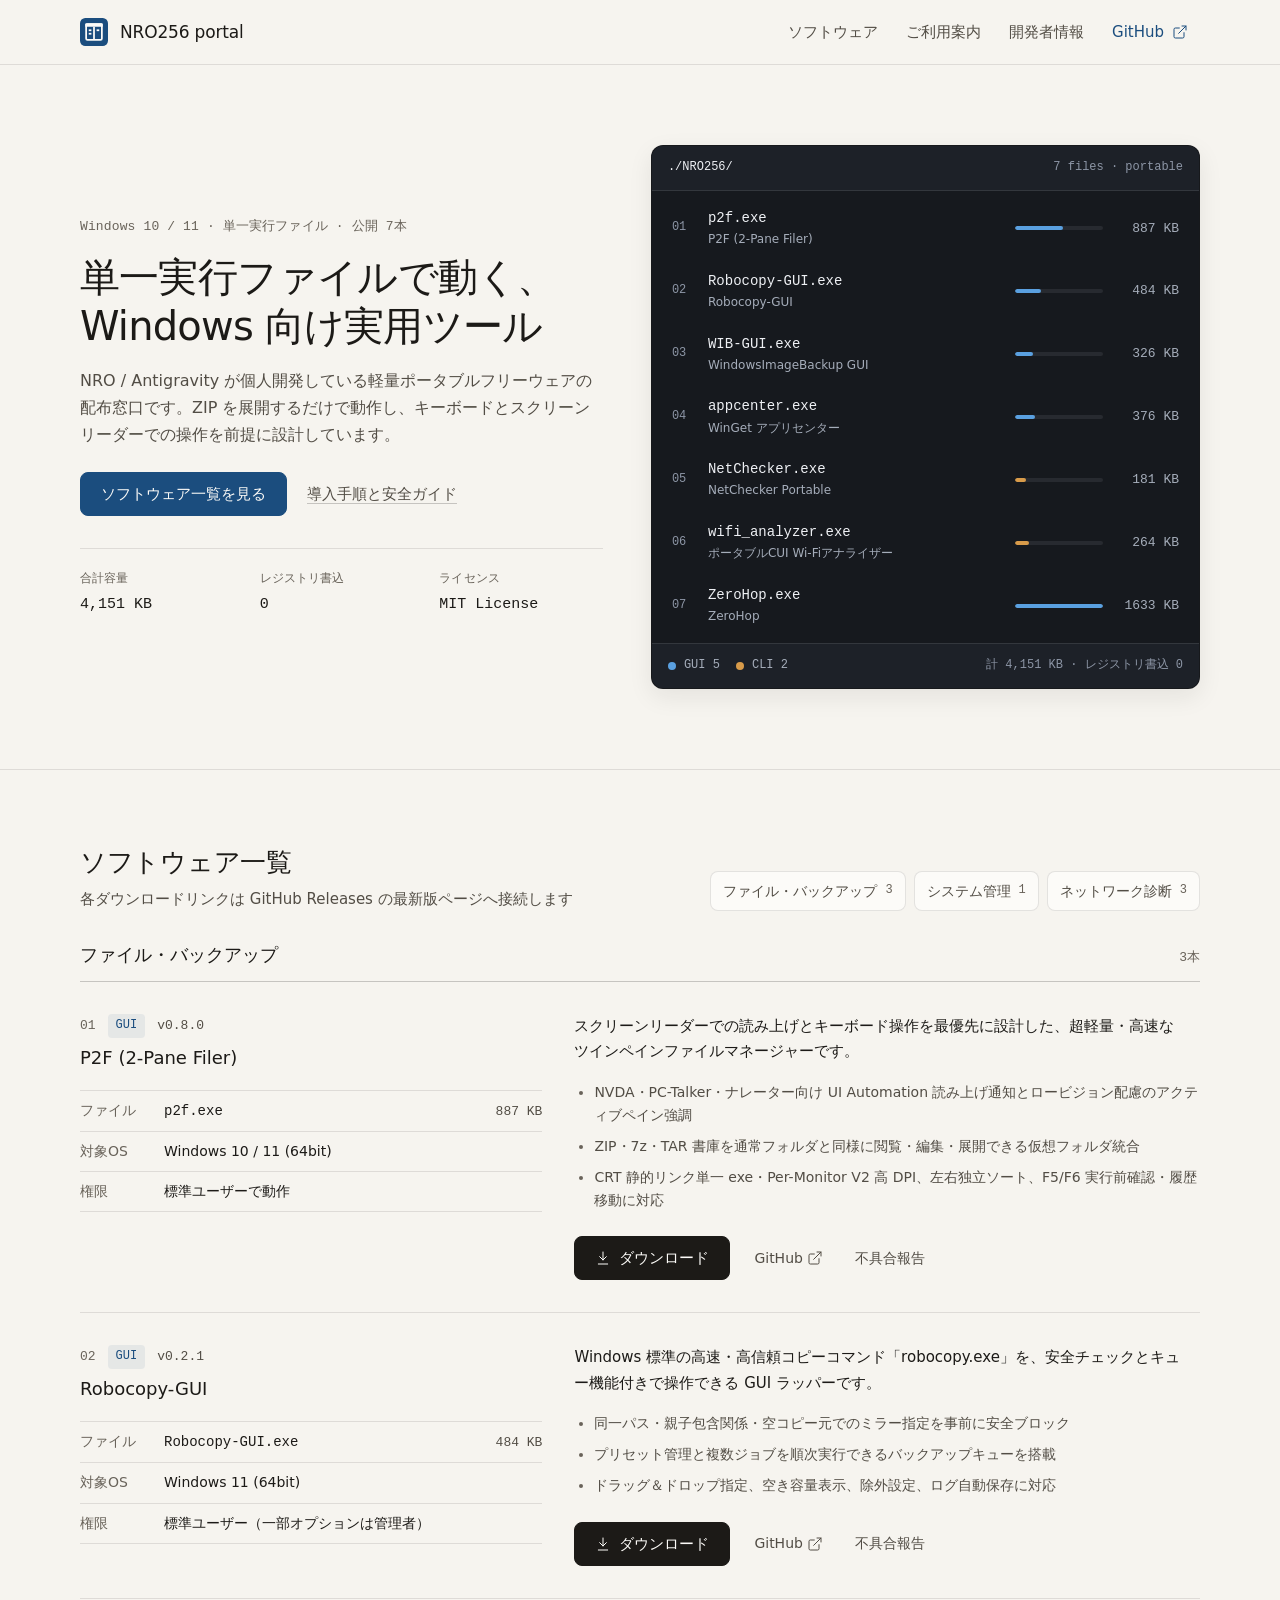
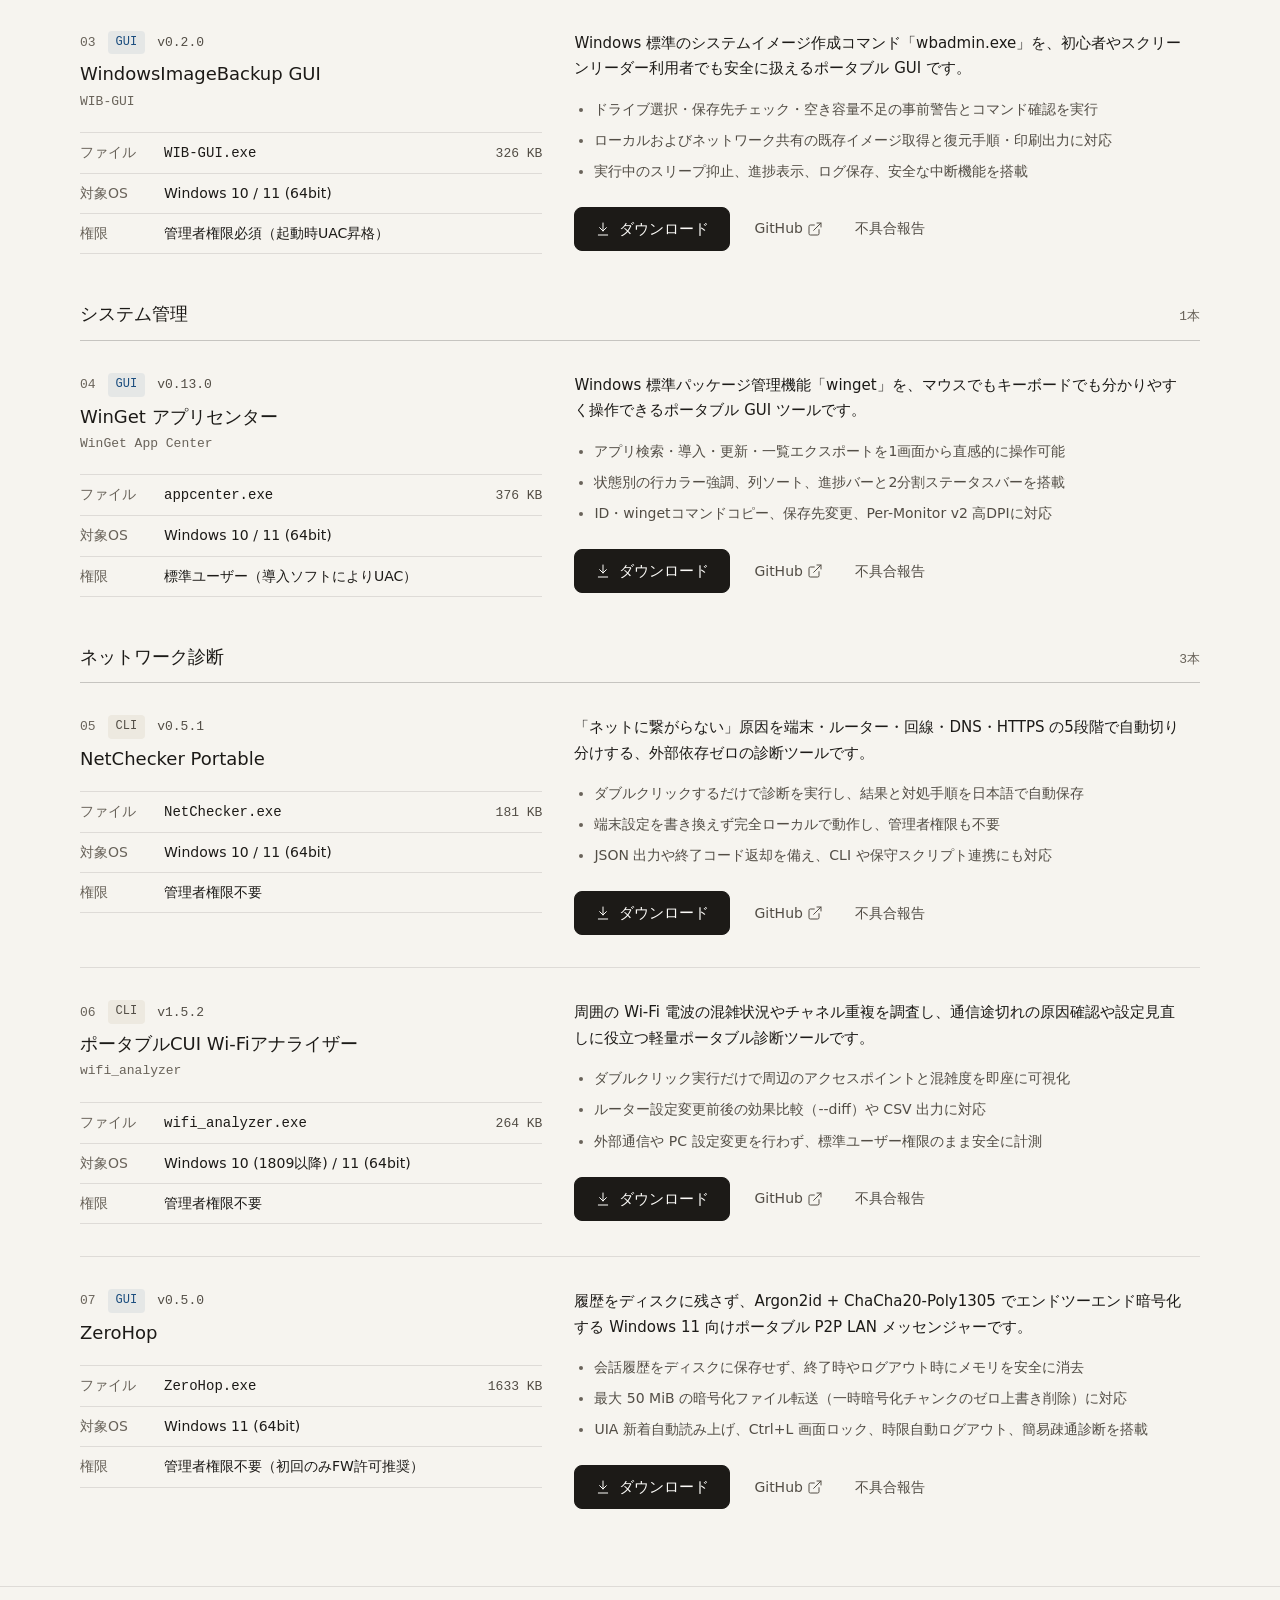
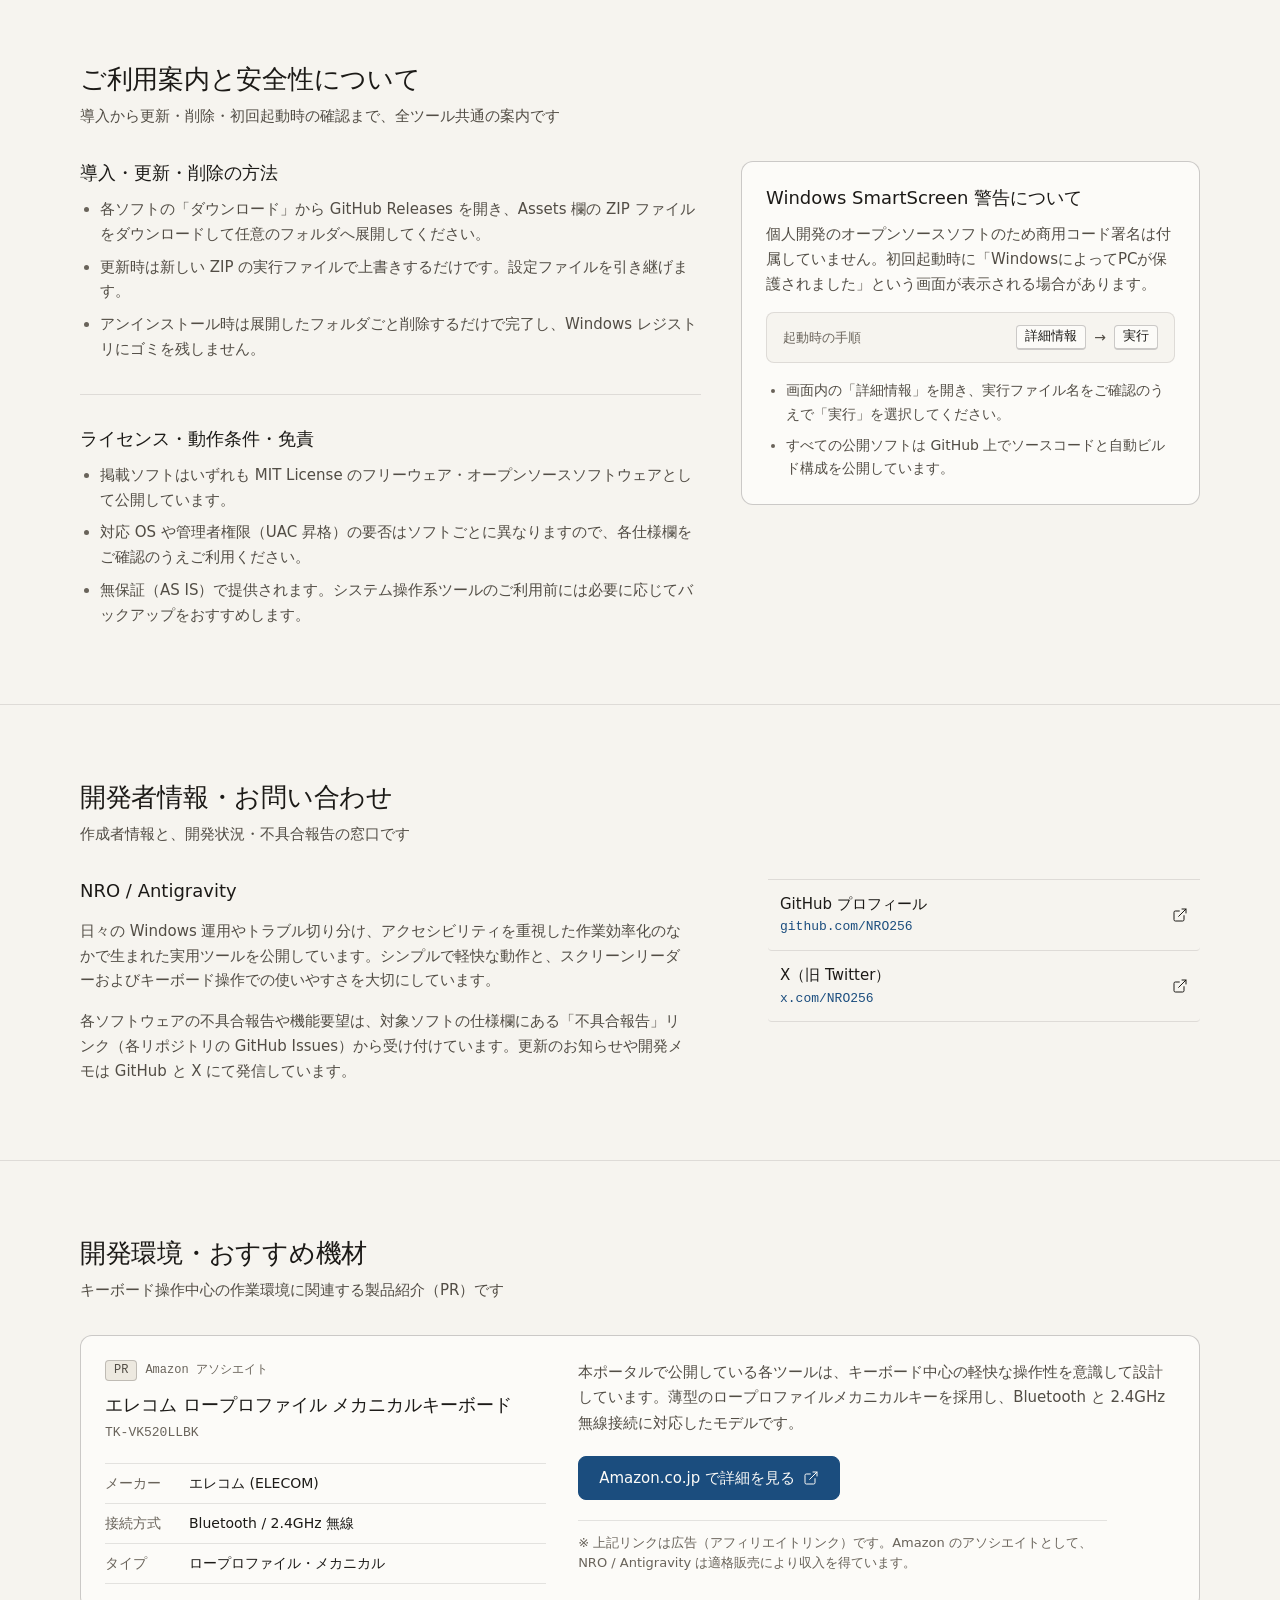
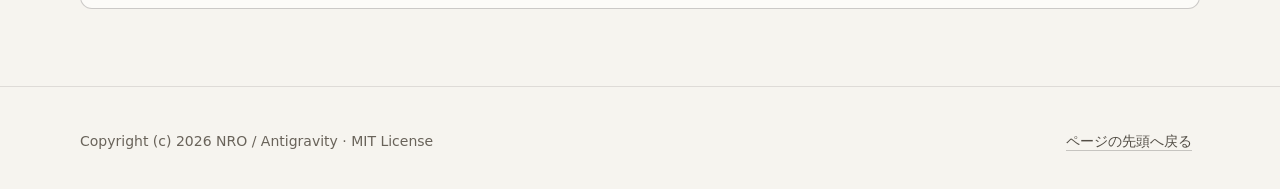
==== commit 1c3402fa: "chore: update ZeroHop to v0.5.0" ====
--- a/index.html
+++ b/index.html
@@ -60,7 +60,7 @@
           <dl class="hero__facts" aria-label="公開ツールの共通仕様">
             <div class="hero__fact">
               <dt>合計容量</dt>
-              <dd class="mono"><!-- TOTAL_SIZE:START -->4,065 KB<!-- TOTAL_SIZE:END --></dd>
+              <dd class="mono"><!-- TOTAL_SIZE:START -->4,151 KB<!-- TOTAL_SIZE:END --></dd>
             </div>
             <div class="hero__fact">
               <dt>レジストリ書込</dt>
@@ -83,25 +83,25 @@
             <a class="manifest__row" href="#app-p2f">
               <span class="manifest__index">01</span>
               <span class="manifest__file"><span class="manifest__bin">p2f.exe</span><span class="manifest__name">P2F (2-Pane Filer)</span></span>
-              <span class="manifest__meter" aria-hidden="true"><span class="manifest__bar manifest__bar--gui" style="--bar: 57%"></span></span>
+              <span class="manifest__meter" aria-hidden="true"><span class="manifest__bar manifest__bar--gui" style="--bar: 54%"></span></span>
               <span class="manifest__size">887 KB</span>
             </a>
             <a class="manifest__row" href="#app-robocopy-gui">
               <span class="manifest__index">02</span>
               <span class="manifest__file"><span class="manifest__bin">Robocopy-GUI.exe</span><span class="manifest__name">Robocopy-GUI</span></span>
-              <span class="manifest__meter" aria-hidden="true"><span class="manifest__bar manifest__bar--gui" style="--bar: 31%"></span></span>
+              <span class="manifest__meter" aria-hidden="true"><span class="manifest__bar manifest__bar--gui" style="--bar: 30%"></span></span>
               <span class="manifest__size">484 KB</span>
             </a>
             <a class="manifest__row" href="#app-wib-gui">
               <span class="manifest__index">03</span>
               <span class="manifest__file"><span class="manifest__bin">WIB-GUI.exe</span><span class="manifest__name">WindowsImageBackup GUI</span></span>
-              <span class="manifest__meter" aria-hidden="true"><span class="manifest__bar manifest__bar--gui" style="--bar: 21%"></span></span>
+              <span class="manifest__meter" aria-hidden="true"><span class="manifest__bar manifest__bar--gui" style="--bar: 20%"></span></span>
               <span class="manifest__size">326 KB</span>
             </a>
             <a class="manifest__row" href="#app-appcenter">
               <span class="manifest__index">04</span>
               <span class="manifest__file"><span class="manifest__bin">appcenter.exe</span><span class="manifest__name">WinGet アプリセンター</span></span>
-              <span class="manifest__meter" aria-hidden="true"><span class="manifest__bar manifest__bar--gui" style="--bar: 24%"></span></span>
+              <span class="manifest__meter" aria-hidden="true"><span class="manifest__bar manifest__bar--gui" style="--bar: 23%"></span></span>
               <span class="manifest__size">376 KB</span>
             </a>
             <a class="manifest__row" href="#app-netchecker">
@@ -113,14 +113,14 @@
             <a class="manifest__row" href="#app-wifi_analyzer">
               <span class="manifest__index">06</span>
               <span class="manifest__file"><span class="manifest__bin">wifi_analyzer.exe</span><span class="manifest__name">ポータブルCUI Wi-Fiアナライザー</span></span>
-              <span class="manifest__meter" aria-hidden="true"><span class="manifest__bar manifest__bar--cli" style="--bar: 17%"></span></span>
+              <span class="manifest__meter" aria-hidden="true"><span class="manifest__bar manifest__bar--cli" style="--bar: 16%"></span></span>
               <span class="manifest__size">264 KB</span>
             </a>
             <a class="manifest__row" href="#app-zerohop">
               <span class="manifest__index">07</span>
               <span class="manifest__file"><span class="manifest__bin">ZeroHop.exe</span><span class="manifest__name">ZeroHop</span></span>
               <span class="manifest__meter" aria-hidden="true"><span class="manifest__bar manifest__bar--gui" style="--bar: 100%"></span></span>
-              <span class="manifest__size">1547 KB</span>
+              <span class="manifest__size">1633 KB</span>
             </a>
           </div>
           <div class="manifest__footer">
@@ -128,7 +128,7 @@
               <span class="manifest__legend-item"><span class="manifest__dot manifest__dot--gui" aria-hidden="true"></span><span>GUI 5</span></span>
               <span class="manifest__legend-item"><span class="manifest__dot manifest__dot--cli" aria-hidden="true"></span><span>CLI 2</span></span>
             </div>
-            <span class="manifest__total">計 4,065 KB · レジストリ書込 0</span>
+            <span class="manifest__total">計 4,151 KB · レジストリ書込 0</span>
           </div>
           <!-- MANIFEST:END -->
         </aside>
@@ -453,13 +453,13 @@
                 <div class="app-entry__meta">
                   <span class="app-entry__index">07</span>
                   <span class="app-entry__type app-entry__type--gui">GUI</span>
-                  <span class="app-entry__version">v0.4.0</span>
+                  <span class="app-entry__version">v0.5.0</span>
                 </div>
                 <h4 class="app-entry__title">ZeroHop</h4>
                 <dl class="app-entry__specs">
                   <div class="spec-row">
                     <dt>ファイル</dt>
-                    <dd><code class="mono">ZeroHop.exe</code><span class="spec-size">1547 KB</span></dd>
+                    <dd><code class="mono">ZeroHop.exe</code><span class="spec-size">1633 KB</span></dd>
                   </div>
                   <div class="spec-row">
                     <dt>対象OS</dt>
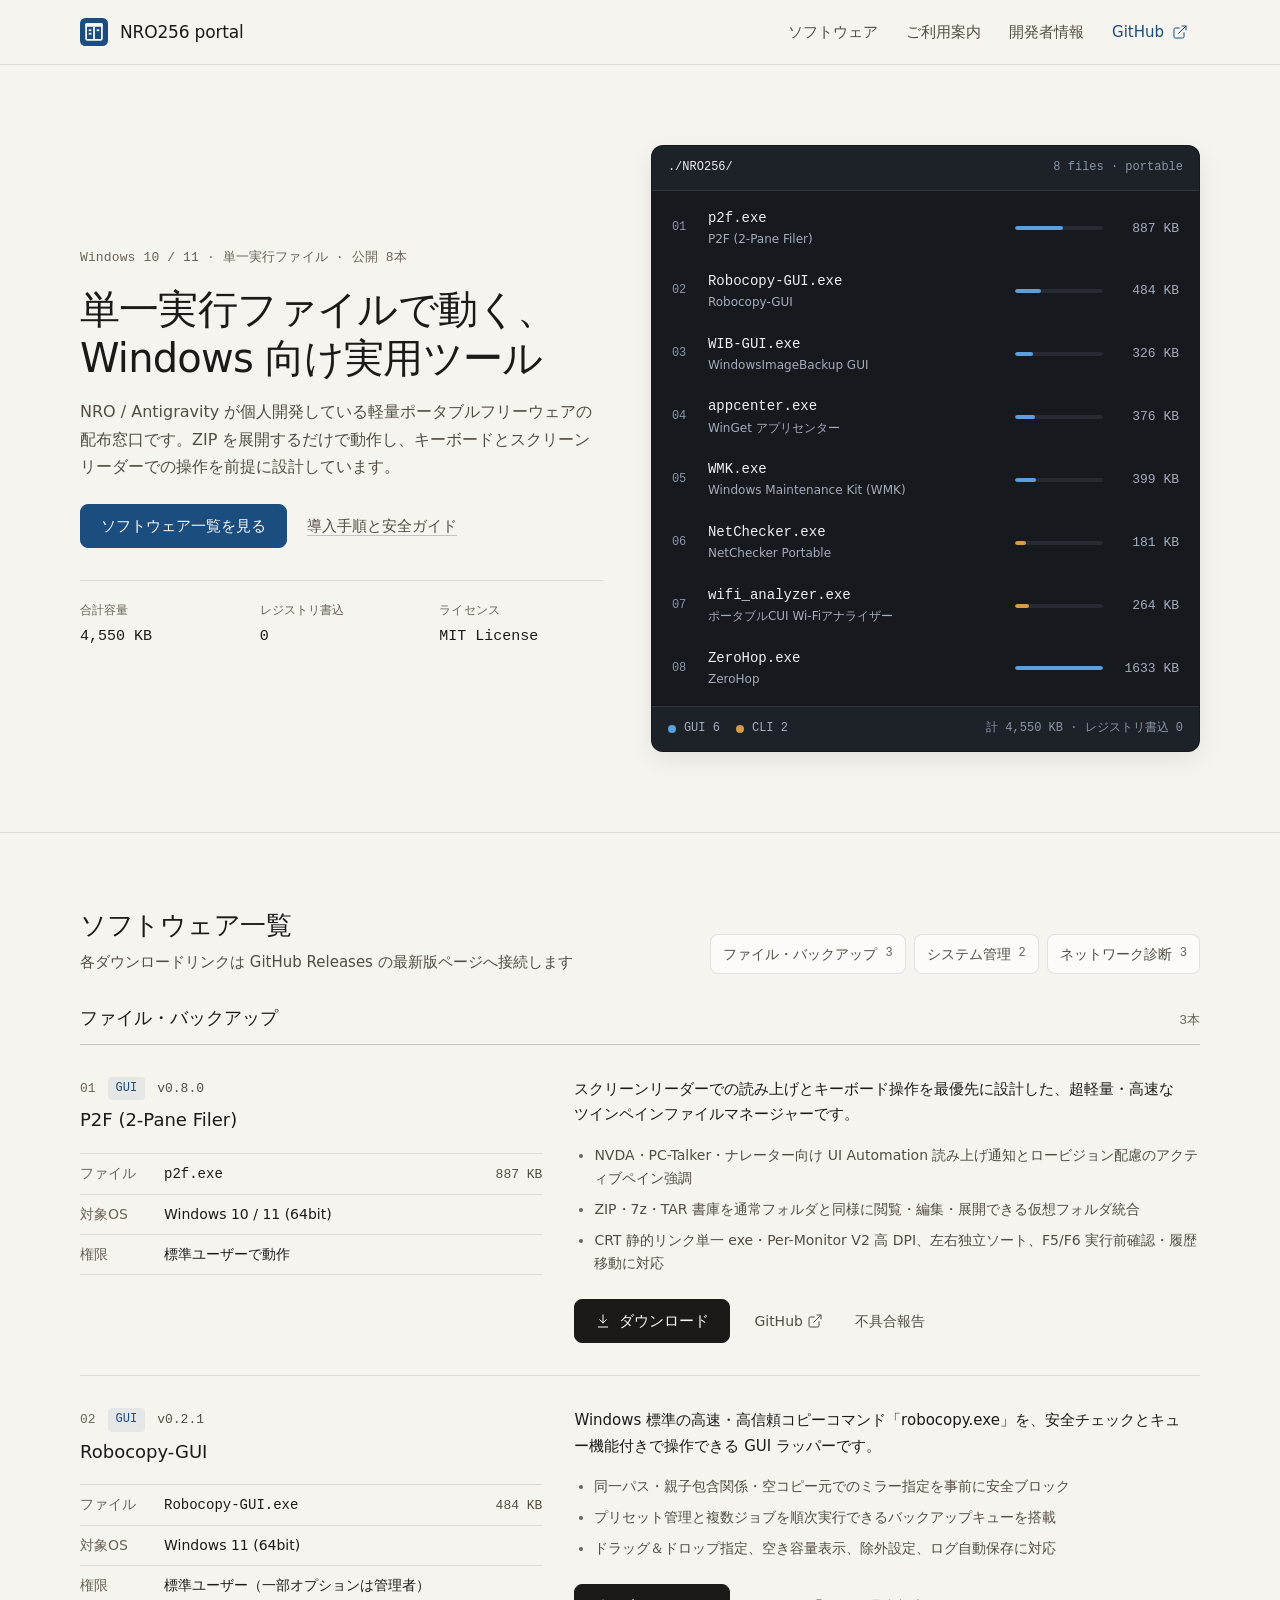
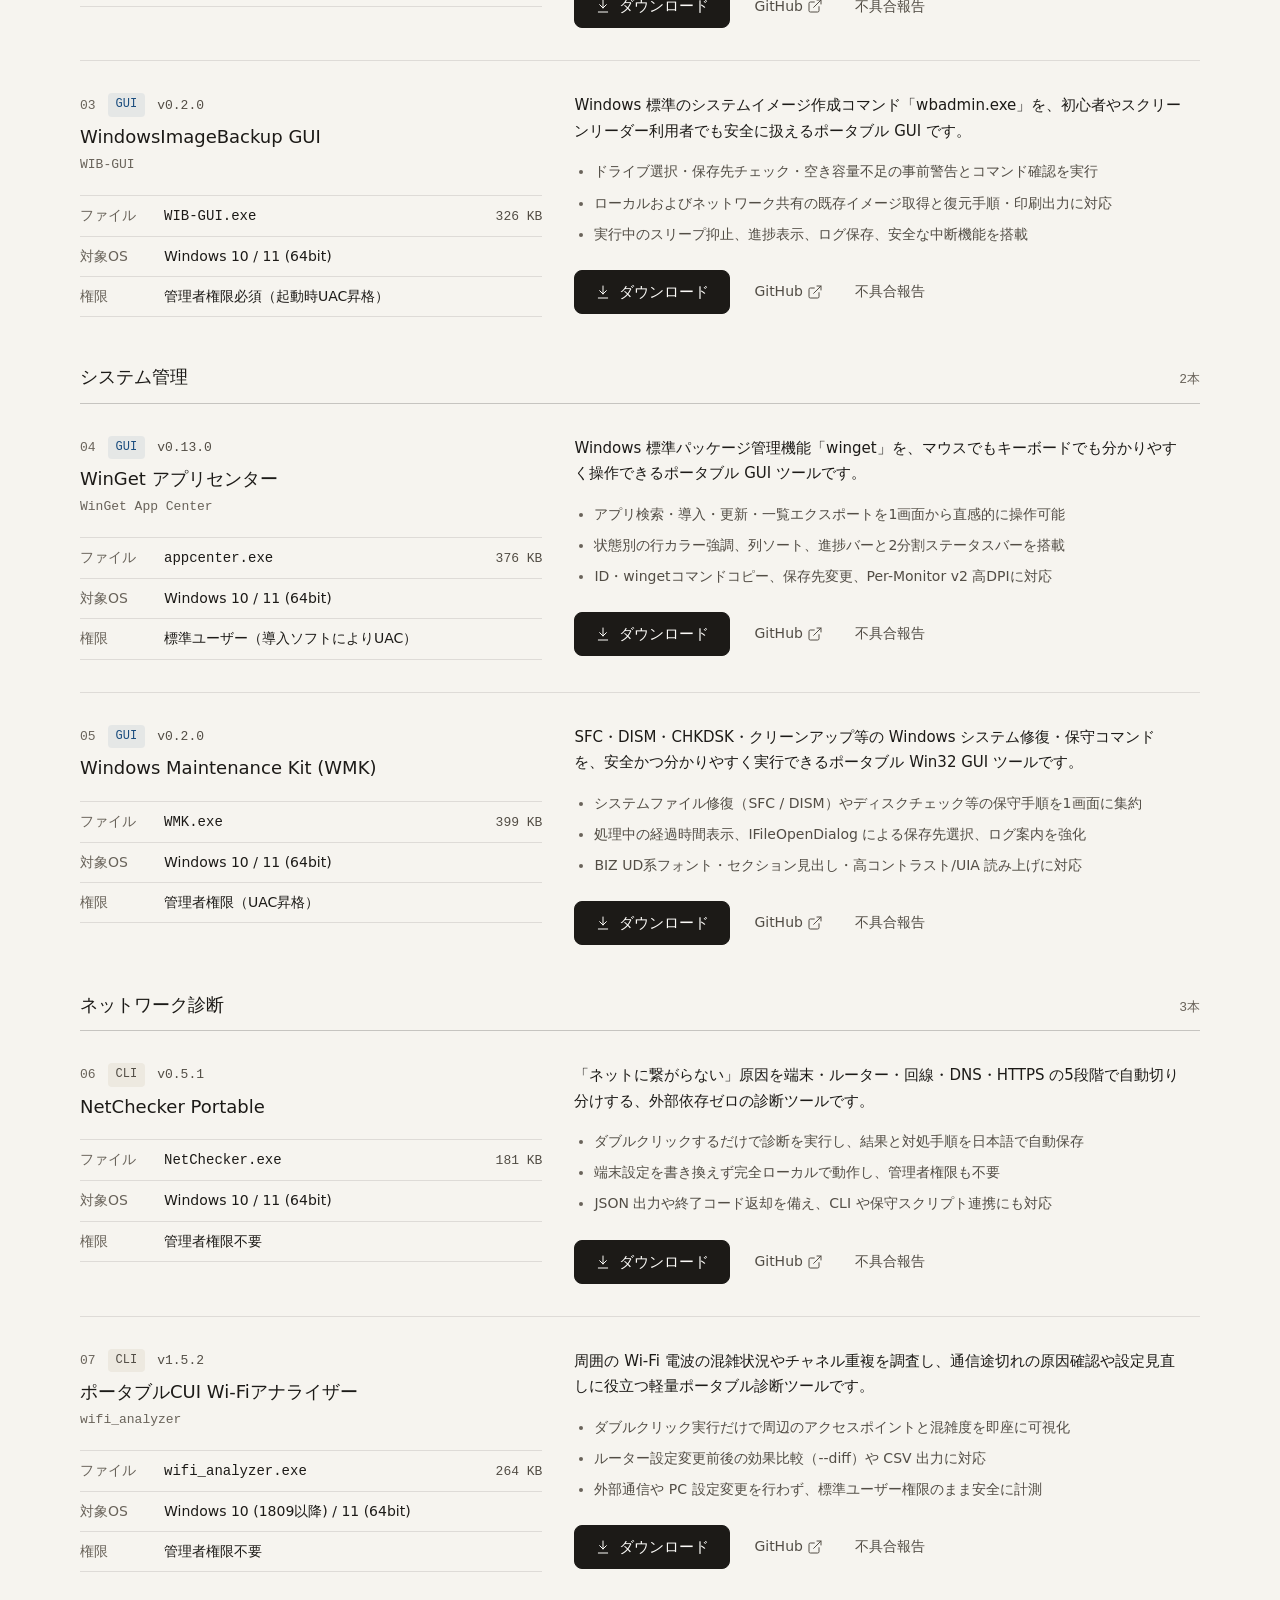
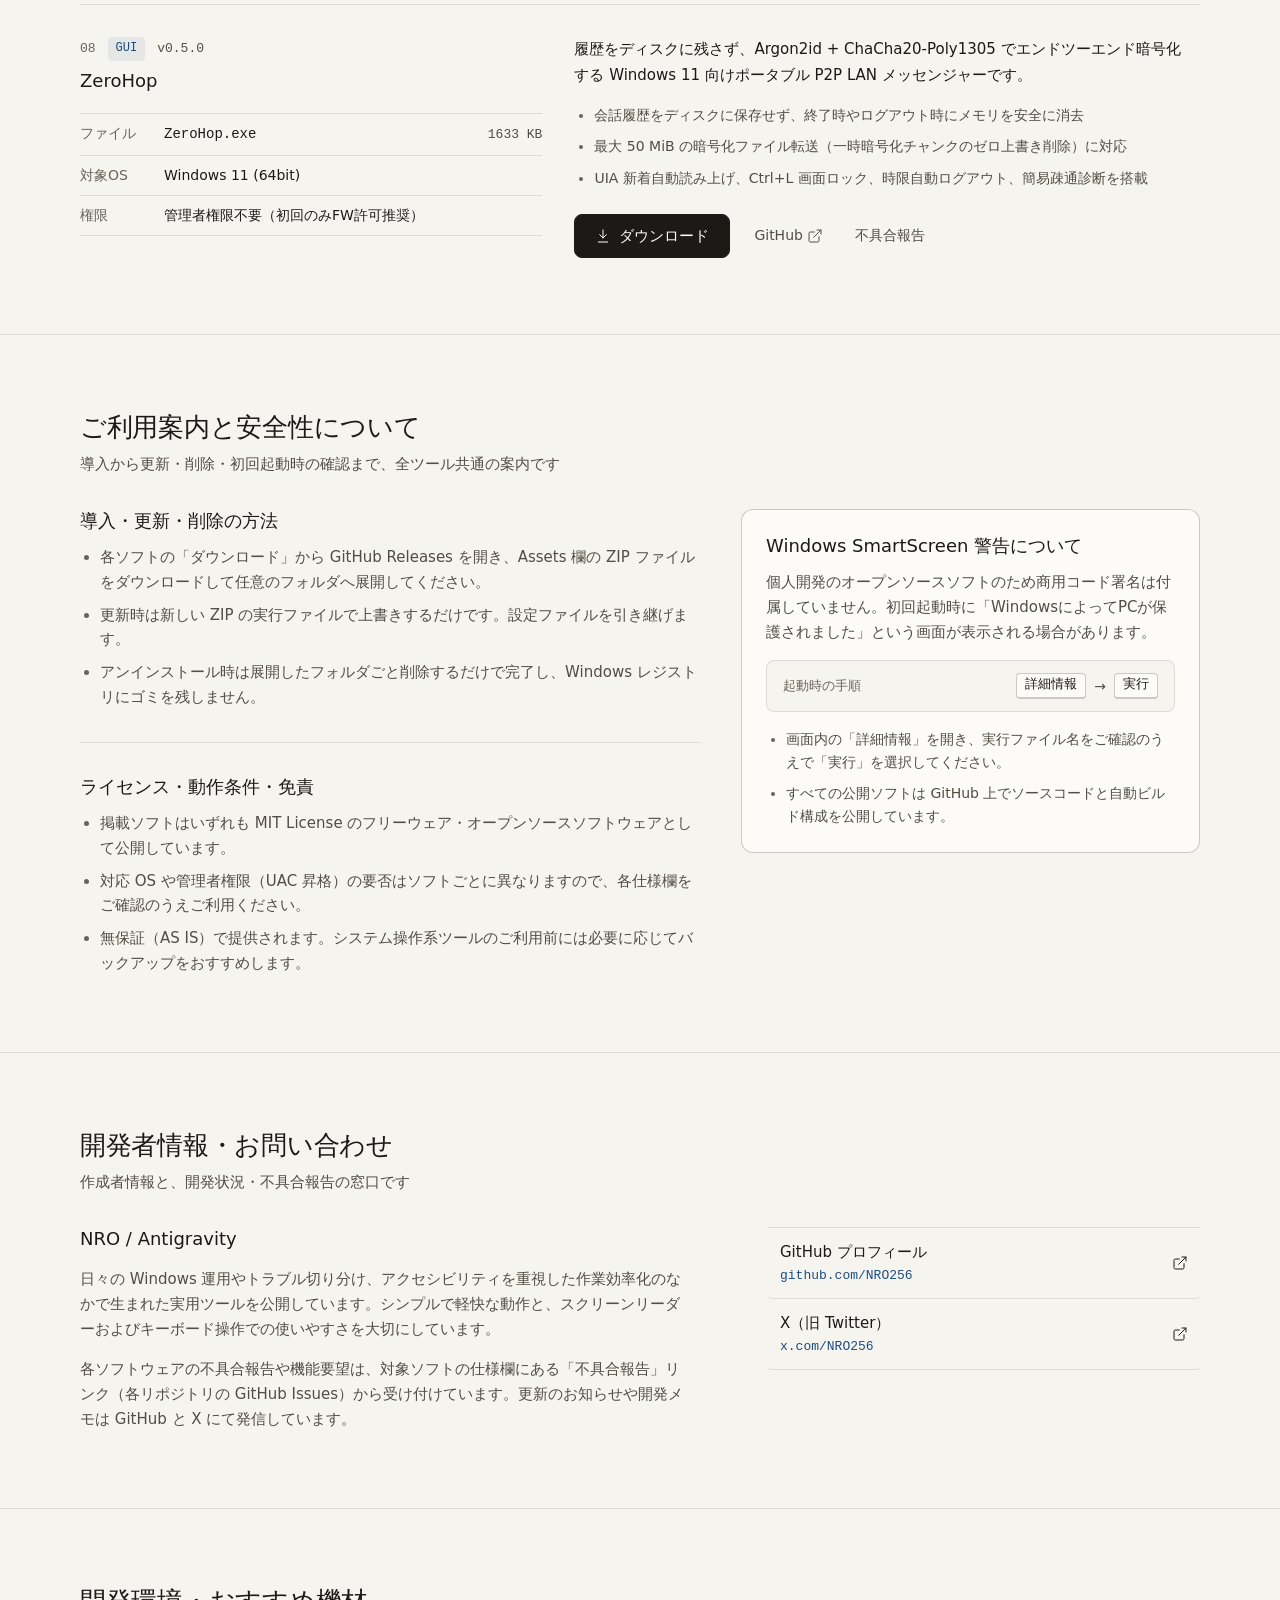
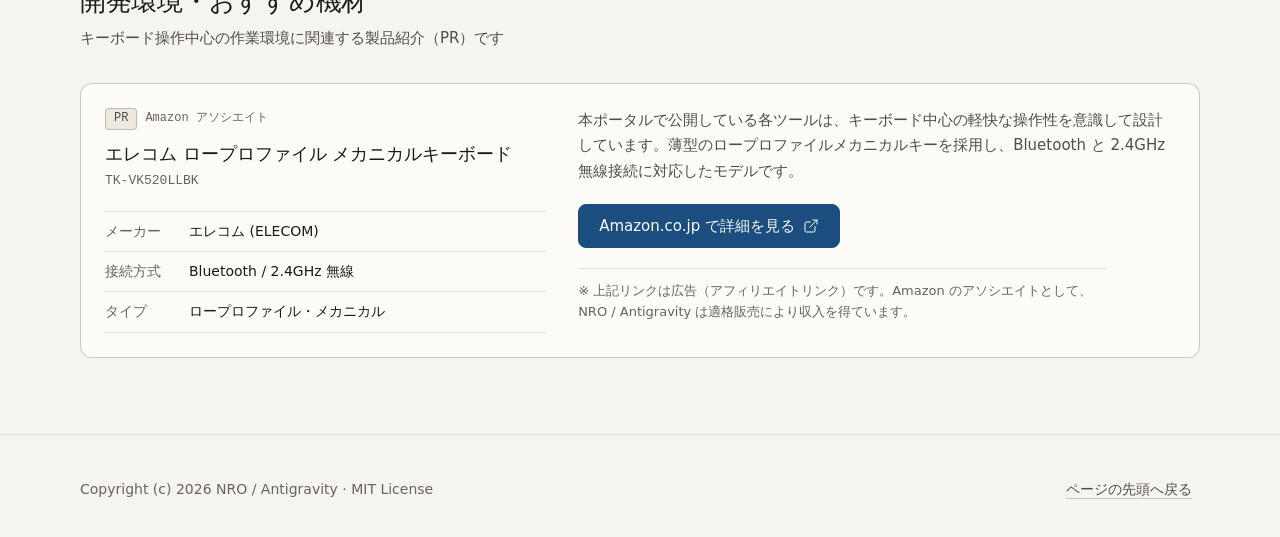
==== commit 9aa03445: "feat: WMK v0.2.0をポータルに追加" ====
--- a/index.html
+++ b/index.html
@@ -48,7 +48,7 @@
     <section class="hero" aria-labelledby="hero-heading">
       <div class="container hero__grid">
         <div class="hero__content">
-          <p class="hero__kicker">Windows 10 / 11 · 単一実行ファイル · 公開 <!-- COUNT:START -->7<!-- COUNT:END -->本</p>
+          <p class="hero__kicker">Windows 10 / 11 · 単一実行ファイル · 公開 <!-- COUNT:START -->8<!-- COUNT:END -->本</p>
           <h1 id="hero-heading" class="hero__title">単一実行ファイルで動く、Windows 向け実用ツール</h1>
           <p class="hero__desc">
             NRO / Antigravity が個人開発している軽量ポータブルフリーウェアの配布窓口です。ZIP を展開するだけで動作し、キーボードとスクリーンリーダーでの操作を前提に設計しています。
@@ -60,7 +60,7 @@
           <dl class="hero__facts" aria-label="公開ツールの共通仕様">
             <div class="hero__fact">
               <dt>合計容量</dt>
-              <dd class="mono"><!-- TOTAL_SIZE:START -->4,151 KB<!-- TOTAL_SIZE:END --></dd>
+              <dd class="mono"><!-- TOTAL_SIZE:START -->4,550 KB<!-- TOTAL_SIZE:END --></dd>
             </div>
             <div class="hero__fact">
               <dt>レジストリ書込</dt>
@@ -76,7 +76,7 @@
         <aside class="manifest" aria-label="ポータブル配布ファイルの実測一覧">
           <div class="manifest__bar-top">
             <span class="manifest__path">./NRO256/</span>
-            <span class="manifest__meta"><!-- COUNT:START -->7<!-- COUNT:END --> files · portable</span>
+            <span class="manifest__meta"><!-- COUNT:START -->8<!-- COUNT:END --> files · portable</span>
           </div>
           <!-- MANIFEST:START -->
           <div class="manifest__rows">
@@ -104,20 +104,26 @@
               <span class="manifest__meter" aria-hidden="true"><span class="manifest__bar manifest__bar--gui" style="--bar: 23%"></span></span>
               <span class="manifest__size">376 KB</span>
             </a>
+            <a class="manifest__row" href="#app-wmk">
+              <span class="manifest__index">05</span>
+              <span class="manifest__file"><span class="manifest__bin">WMK.exe</span><span class="manifest__name">Windows Maintenance Kit (WMK)</span></span>
+              <span class="manifest__meter" aria-hidden="true"><span class="manifest__bar manifest__bar--gui" style="--bar: 24%"></span></span>
+              <span class="manifest__size">399 KB</span>
+            </a>
             <a class="manifest__row" href="#app-netchecker">
-              <span class="manifest__index">05</span>
+              <span class="manifest__index">06</span>
               <span class="manifest__file"><span class="manifest__bin">NetChecker.exe</span><span class="manifest__name">NetChecker Portable</span></span>
               <span class="manifest__meter" aria-hidden="true"><span class="manifest__bar manifest__bar--cli" style="--bar: 12%"></span></span>
               <span class="manifest__size">181 KB</span>
             </a>
             <a class="manifest__row" href="#app-wifi_analyzer">
-              <span class="manifest__index">06</span>
+              <span class="manifest__index">07</span>
               <span class="manifest__file"><span class="manifest__bin">wifi_analyzer.exe</span><span class="manifest__name">ポータブルCUI Wi-Fiアナライザー</span></span>
               <span class="manifest__meter" aria-hidden="true"><span class="manifest__bar manifest__bar--cli" style="--bar: 16%"></span></span>
               <span class="manifest__size">264 KB</span>
             </a>
             <a class="manifest__row" href="#app-zerohop">
-              <span class="manifest__index">07</span>
+              <span class="manifest__index">08</span>
               <span class="manifest__file"><span class="manifest__bin">ZeroHop.exe</span><span class="manifest__name">ZeroHop</span></span>
               <span class="manifest__meter" aria-hidden="true"><span class="manifest__bar manifest__bar--gui" style="--bar: 100%"></span></span>
               <span class="manifest__size">1633 KB</span>
@@ -125,10 +131,10 @@
           </div>
           <div class="manifest__footer">
             <div class="manifest__legend">
-              <span class="manifest__legend-item"><span class="manifest__dot manifest__dot--gui" aria-hidden="true"></span><span>GUI 5</span></span>
+              <span class="manifest__legend-item"><span class="manifest__dot manifest__dot--gui" aria-hidden="true"></span><span>GUI 6</span></span>
               <span class="manifest__legend-item"><span class="manifest__dot manifest__dot--cli" aria-hidden="true"></span><span>CLI 2</span></span>
             </div>
-            <span class="manifest__total">計 4,151 KB · レジストリ書込 0</span>
+            <span class="manifest__total">計 4,550 KB · レジストリ書込 0</span>
           </div>
           <!-- MANIFEST:END -->
         </aside>
@@ -145,7 +151,7 @@
           <nav class="cat-jump" aria-label="カテゴリ別移動">
             <!-- CATEGORY_NAV:START -->
             <a class="cat-jump__link" href="#cat-file-backup">ファイル・バックアップ <span class="cat-jump__count">3</span></a>
-            <a class="cat-jump__link" href="#cat-system">システム管理 <span class="cat-jump__count">1</span></a>
+            <a class="cat-jump__link" href="#cat-system">システム管理 <span class="cat-jump__count">2</span></a>
             <a class="cat-jump__link" href="#cat-network">ネットワーク診断 <span class="cat-jump__count">3</span></a>
             <!-- CATEGORY_NAV:END -->
           </nav>
@@ -300,7 +306,7 @@
           <section class="catalog-group" id="cat-system" aria-labelledby="cat-heading-system">
             <div class="catalog-group__head">
               <h3 id="cat-heading-system" class="catalog-group__title">システム管理</h3>
-              <span class="catalog-group__count">1本</span>
+              <span class="catalog-group__count">2本</span>
             </div>
             <div class="catalog-group__list">
             <article class="app-entry" id="app-appcenter">
@@ -349,6 +355,51 @@
                 </div>
               </div>
             </article>
+            <article class="app-entry" id="app-wmk">
+              <div class="app-entry__identity">
+                <div class="app-entry__meta">
+                  <span class="app-entry__index">05</span>
+                  <span class="app-entry__type app-entry__type--gui">GUI</span>
+                  <span class="app-entry__version">v0.2.0</span>
+                </div>
+                <h4 class="app-entry__title">Windows Maintenance Kit (WMK)</h4>
+                <dl class="app-entry__specs">
+                  <div class="spec-row">
+                    <dt>ファイル</dt>
+                    <dd><code class="mono">WMK.exe</code><span class="spec-size">399 KB</span></dd>
+                  </div>
+                  <div class="spec-row">
+                    <dt>対象OS</dt>
+                    <dd>Windows 10 / 11 (64bit)</dd>
+                  </div>
+                  <div class="spec-row">
+                    <dt>権限</dt>
+                    <dd>管理者権限（UAC昇格）</dd>
+                  </div>
+                </dl>
+              </div>
+              <div class="app-entry__body">
+                <p class="app-entry__summary">SFC・DISM・CHKDSK・クリーンアップ等の Windows システム修復・保守コマンドを、安全かつ分かりやすく実行できるポータブル Win32 GUI ツールです。</p>
+                <ul class="app-entry__highlights">
+                <li>システムファイル修復（SFC / DISM）やディスクチェック等の保守手順を1画面に集約</li>
+                <li>処理中の経過時間表示、IFileOpenDialog による保存先選択、ログ案内を強化</li>
+                <li>BIZ UD系フォント・セクション見出し・高コントラスト/UIA 読み上げに対応</li>
+                </ul>
+                <div class="app-entry__actions">
+                  <a class="btn btn--download" href="https://github.com/NRO256/wmk/releases/latest" target="_blank" rel="noopener noreferrer" aria-label="ダウンロード - Windows Maintenance Kit (WMK) の最新リリース（GitHub・新しいタブで開く）">
+                    <svg class="btn__icon" width="16" height="16" viewBox="0 0 24 24" fill="none" stroke="currentColor" stroke-width="1.5" stroke-linecap="round" stroke-linejoin="round" aria-hidden="true"><path d="M12 3v12"/><path d="m7 10 5 5 5-5"/><path d="M5 21h14"/></svg>
+                    <span>ダウンロード</span>
+                  </a>
+                  <a class="action-link" href="https://github.com/NRO256/wmk" target="_blank" rel="noopener noreferrer" aria-label="GitHub - Windows Maintenance Kit (WMK) のリポジトリと説明書（新しいタブで開く）">
+                    <span>GitHub</span>
+                    <svg class="btn__icon" width="16" height="16" viewBox="0 0 24 24" fill="none" stroke="currentColor" stroke-width="1.5" stroke-linecap="round" stroke-linejoin="round" aria-hidden="true"><path d="M15 3h6v6"/><path d="M10 14 21 3"/><path d="M18 13v6a2 2 0 0 1-2 2H5a2 2 0 0 1-2-2V8a2 2 0 0 1 2-2h6"/></svg>
+                  </a>
+                  <a class="action-link" href="https://github.com/NRO256/wmk/issues" target="_blank" rel="noopener noreferrer" aria-label="不具合報告 - Windows Maintenance Kit (WMK) のGitHub Issues（新しいタブで開く）">
+                    <span>不具合報告</span>
+                  </a>
+                </div>
+              </div>
+            </article>
             </div>
           </section>
           <section class="catalog-group" id="cat-network" aria-labelledby="cat-heading-network">
@@ -360,7 +411,7 @@
             <article class="app-entry" id="app-netchecker">
               <div class="app-entry__identity">
                 <div class="app-entry__meta">
-                  <span class="app-entry__index">05</span>
+                  <span class="app-entry__index">06</span>
                   <span class="app-entry__type app-entry__type--cli">CLI</span>
                   <span class="app-entry__version">v0.5.1</span>
                 </div>
@@ -405,7 +456,7 @@
             <article class="app-entry" id="app-wifi_analyzer">
               <div class="app-entry__identity">
                 <div class="app-entry__meta">
-                  <span class="app-entry__index">06</span>
+                  <span class="app-entry__index">07</span>
                   <span class="app-entry__type app-entry__type--cli">CLI</span>
                   <span class="app-entry__version">v1.5.2</span>
                 </div>
@@ -451,7 +502,7 @@
             <article class="app-entry" id="app-zerohop">
               <div class="app-entry__identity">
                 <div class="app-entry__meta">
-                  <span class="app-entry__index">07</span>
+                  <span class="app-entry__index">08</span>
                   <span class="app-entry__type app-entry__type--gui">GUI</span>
                   <span class="app-entry__version">v0.5.0</span>
                 </div>
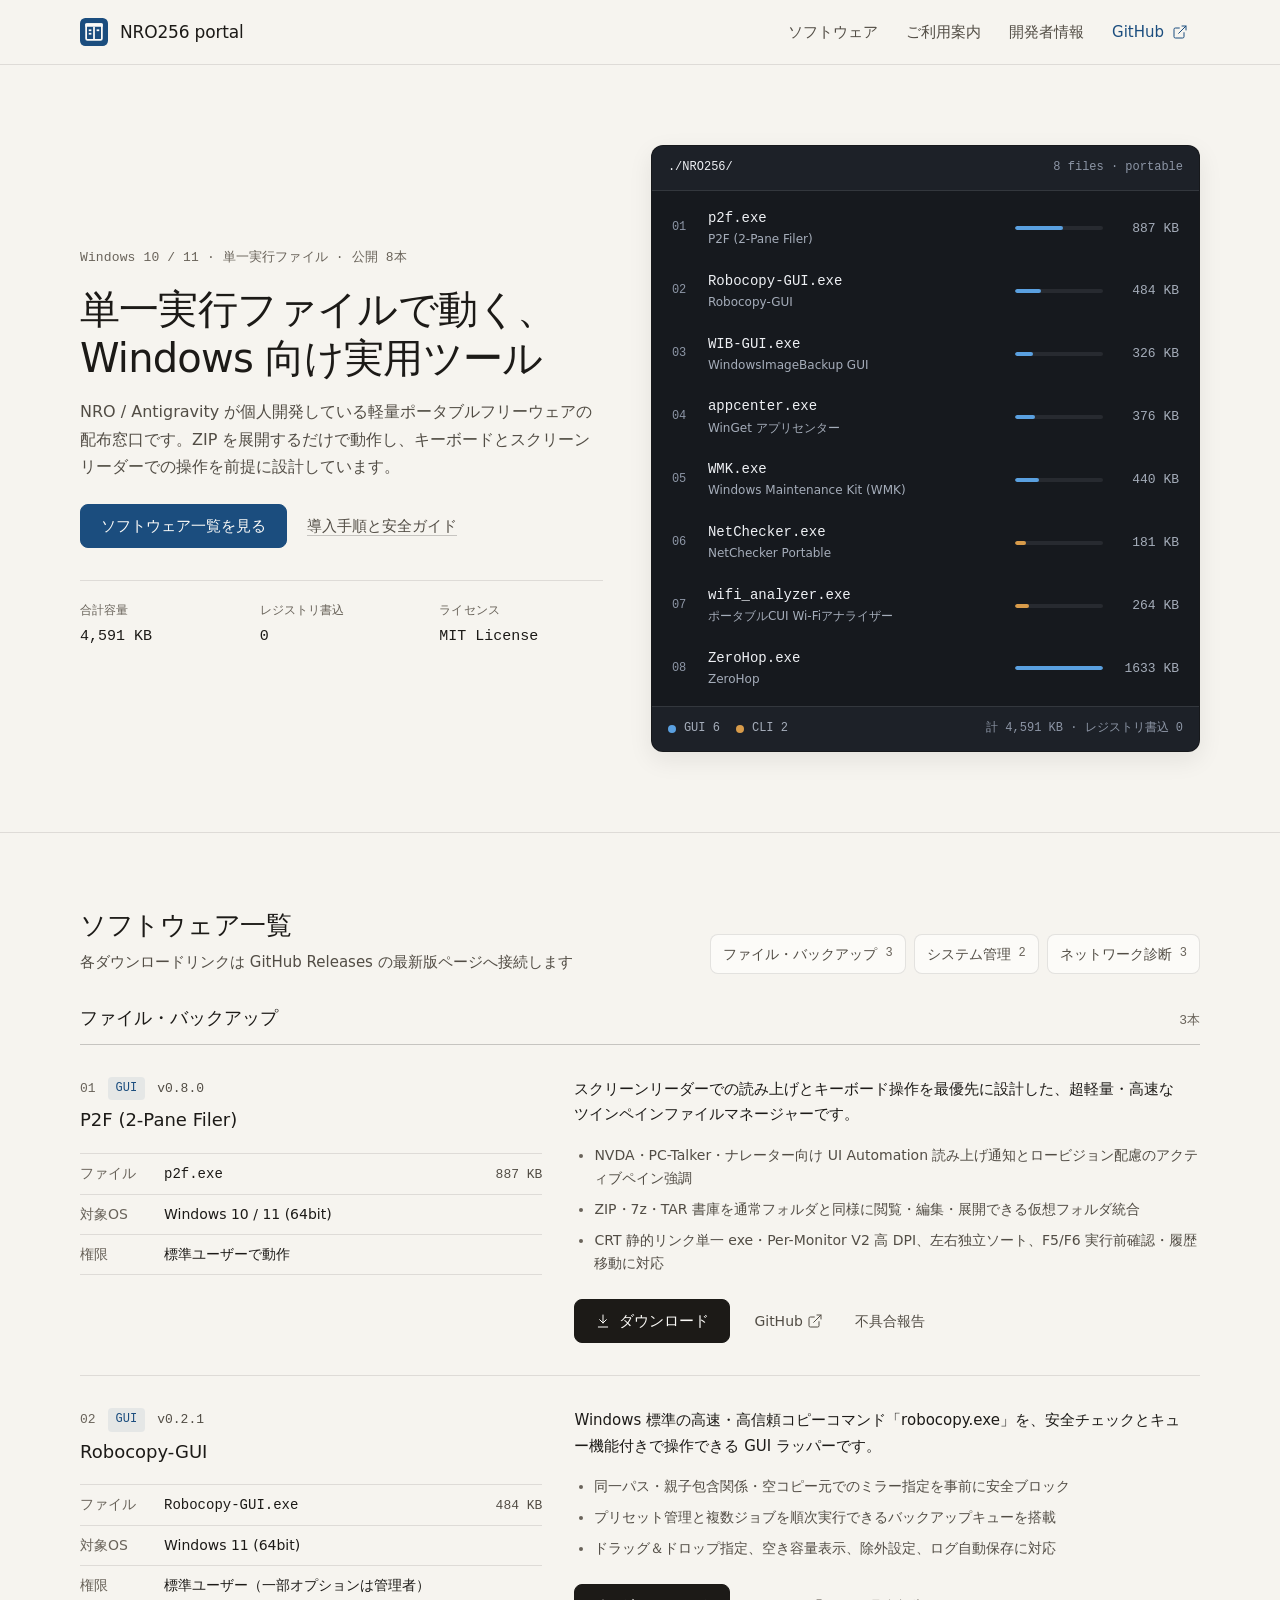
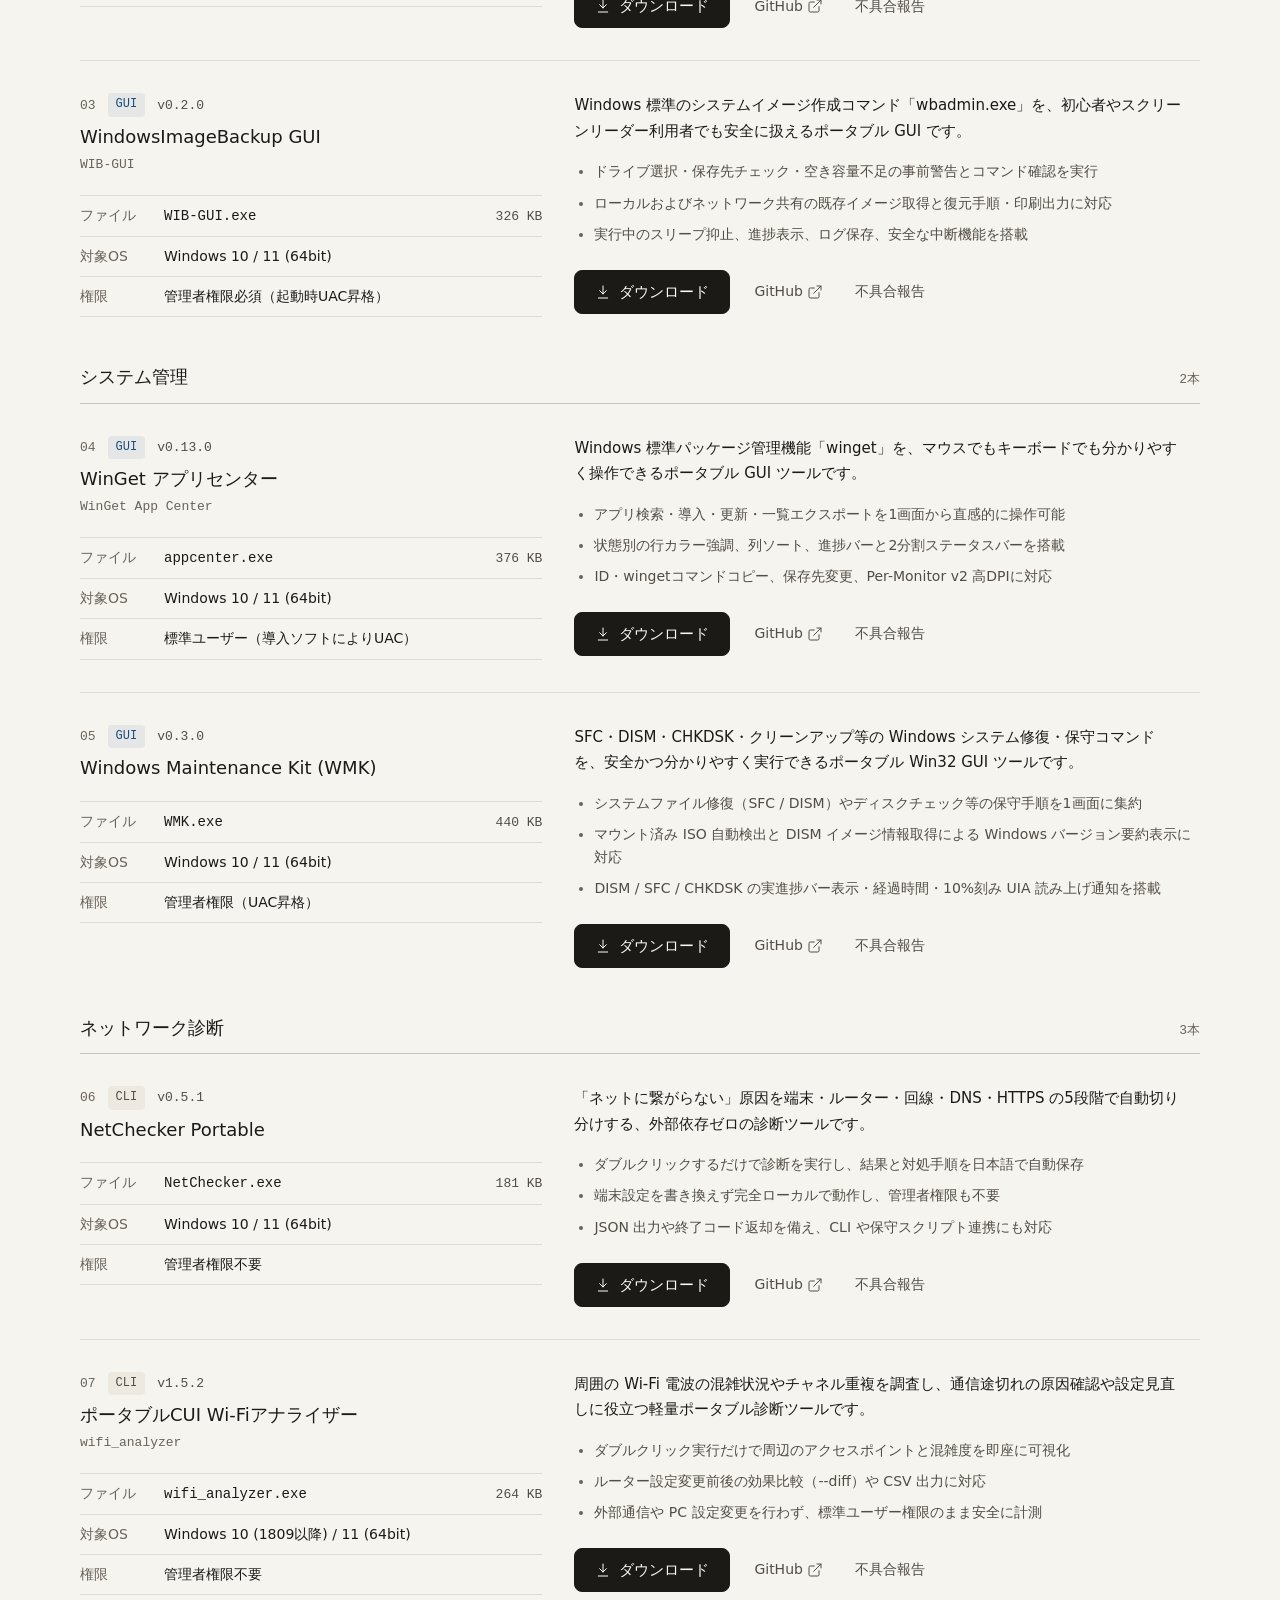
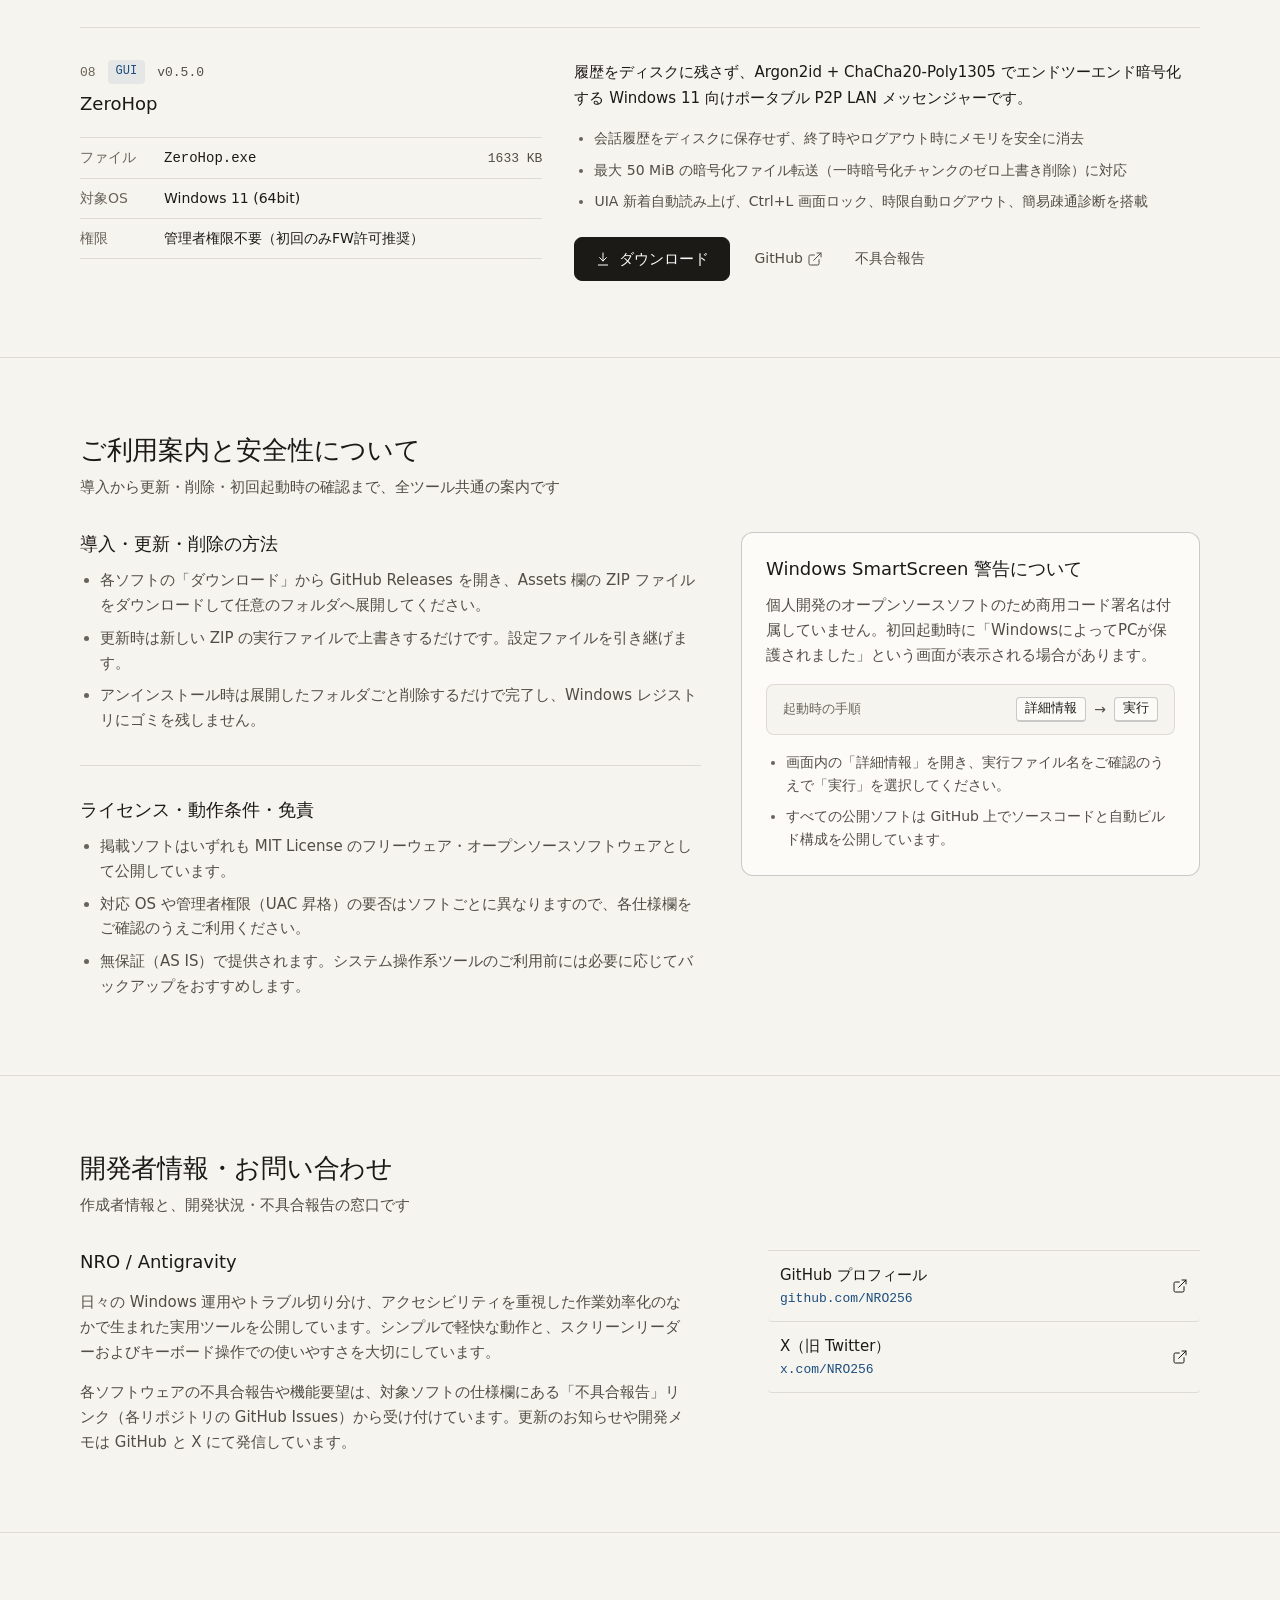
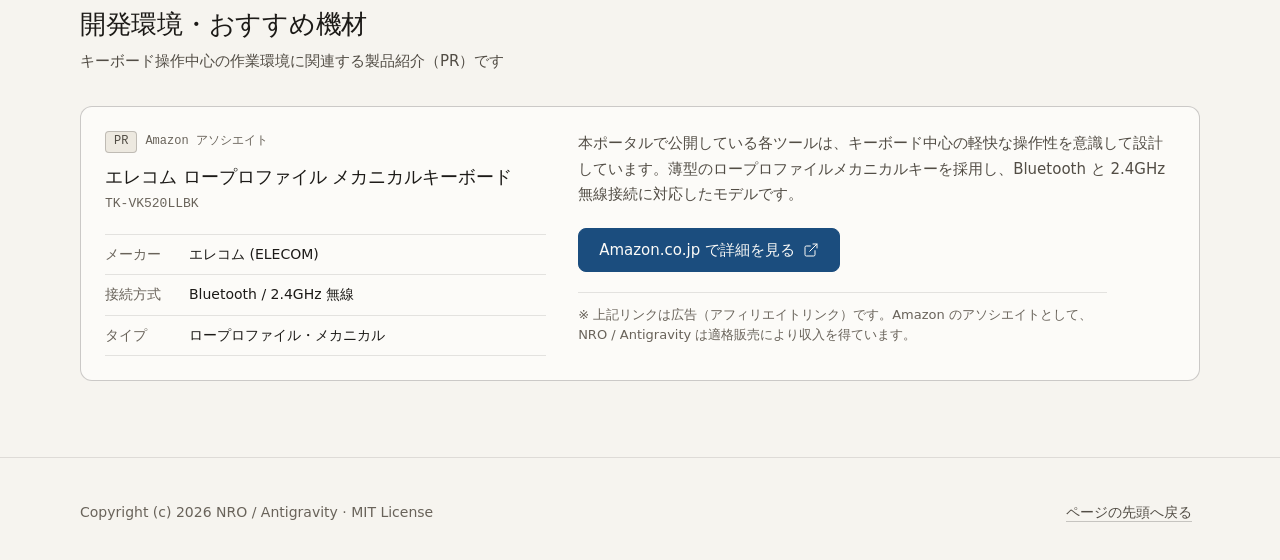
==== commit ad16d5ba: "chore: WMK を v0.3.0 (440 KB) に更新" ====
--- a/index.html
+++ b/index.html
@@ -60,7 +60,7 @@
           <dl class="hero__facts" aria-label="公開ツールの共通仕様">
             <div class="hero__fact">
               <dt>合計容量</dt>
-              <dd class="mono"><!-- TOTAL_SIZE:START -->4,550 KB<!-- TOTAL_SIZE:END --></dd>
+              <dd class="mono"><!-- TOTAL_SIZE:START -->4,591 KB<!-- TOTAL_SIZE:END --></dd>
             </div>
             <div class="hero__fact">
               <dt>レジストリ書込</dt>
@@ -107,8 +107,8 @@
             <a class="manifest__row" href="#app-wmk">
               <span class="manifest__index">05</span>
               <span class="manifest__file"><span class="manifest__bin">WMK.exe</span><span class="manifest__name">Windows Maintenance Kit (WMK)</span></span>
-              <span class="manifest__meter" aria-hidden="true"><span class="manifest__bar manifest__bar--gui" style="--bar: 24%"></span></span>
-              <span class="manifest__size">399 KB</span>
+              <span class="manifest__meter" aria-hidden="true"><span class="manifest__bar manifest__bar--gui" style="--bar: 27%"></span></span>
+              <span class="manifest__size">440 KB</span>
             </a>
             <a class="manifest__row" href="#app-netchecker">
               <span class="manifest__index">06</span>
@@ -134,7 +134,7 @@
               <span class="manifest__legend-item"><span class="manifest__dot manifest__dot--gui" aria-hidden="true"></span><span>GUI 6</span></span>
               <span class="manifest__legend-item"><span class="manifest__dot manifest__dot--cli" aria-hidden="true"></span><span>CLI 2</span></span>
             </div>
-            <span class="manifest__total">計 4,550 KB · レジストリ書込 0</span>
+            <span class="manifest__total">計 4,591 KB · レジストリ書込 0</span>
           </div>
           <!-- MANIFEST:END -->
         </aside>
@@ -360,13 +360,13 @@
                 <div class="app-entry__meta">
                   <span class="app-entry__index">05</span>
                   <span class="app-entry__type app-entry__type--gui">GUI</span>
-                  <span class="app-entry__version">v0.2.0</span>
+                  <span class="app-entry__version">v0.3.0</span>
                 </div>
                 <h4 class="app-entry__title">Windows Maintenance Kit (WMK)</h4>
                 <dl class="app-entry__specs">
                   <div class="spec-row">
                     <dt>ファイル</dt>
-                    <dd><code class="mono">WMK.exe</code><span class="spec-size">399 KB</span></dd>
+                    <dd><code class="mono">WMK.exe</code><span class="spec-size">440 KB</span></dd>
                   </div>
                   <div class="spec-row">
                     <dt>対象OS</dt>
@@ -382,8 +382,8 @@
                 <p class="app-entry__summary">SFC・DISM・CHKDSK・クリーンアップ等の Windows システム修復・保守コマンドを、安全かつ分かりやすく実行できるポータブル Win32 GUI ツールです。</p>
                 <ul class="app-entry__highlights">
                 <li>システムファイル修復（SFC / DISM）やディスクチェック等の保守手順を1画面に集約</li>
-                <li>処理中の経過時間表示、IFileOpenDialog による保存先選択、ログ案内を強化</li>
-                <li>BIZ UD系フォント・セクション見出し・高コントラスト/UIA 読み上げに対応</li>
+                <li>マウント済み ISO 自動検出と DISM イメージ情報取得による Windows バージョン要約表示に対応</li>
+                <li>DISM / SFC / CHKDSK の実進捗バー表示・経過時間・10%刻み UIA 読み上げ通知を搭載</li>
                 </ul>
                 <div class="app-entry__actions">
                   <a class="btn btn--download" href="https://github.com/NRO256/wmk/releases/latest" target="_blank" rel="noopener noreferrer" aria-label="ダウンロード - Windows Maintenance Kit (WMK) の最新リリース（GitHub・新しいタブで開く）">
